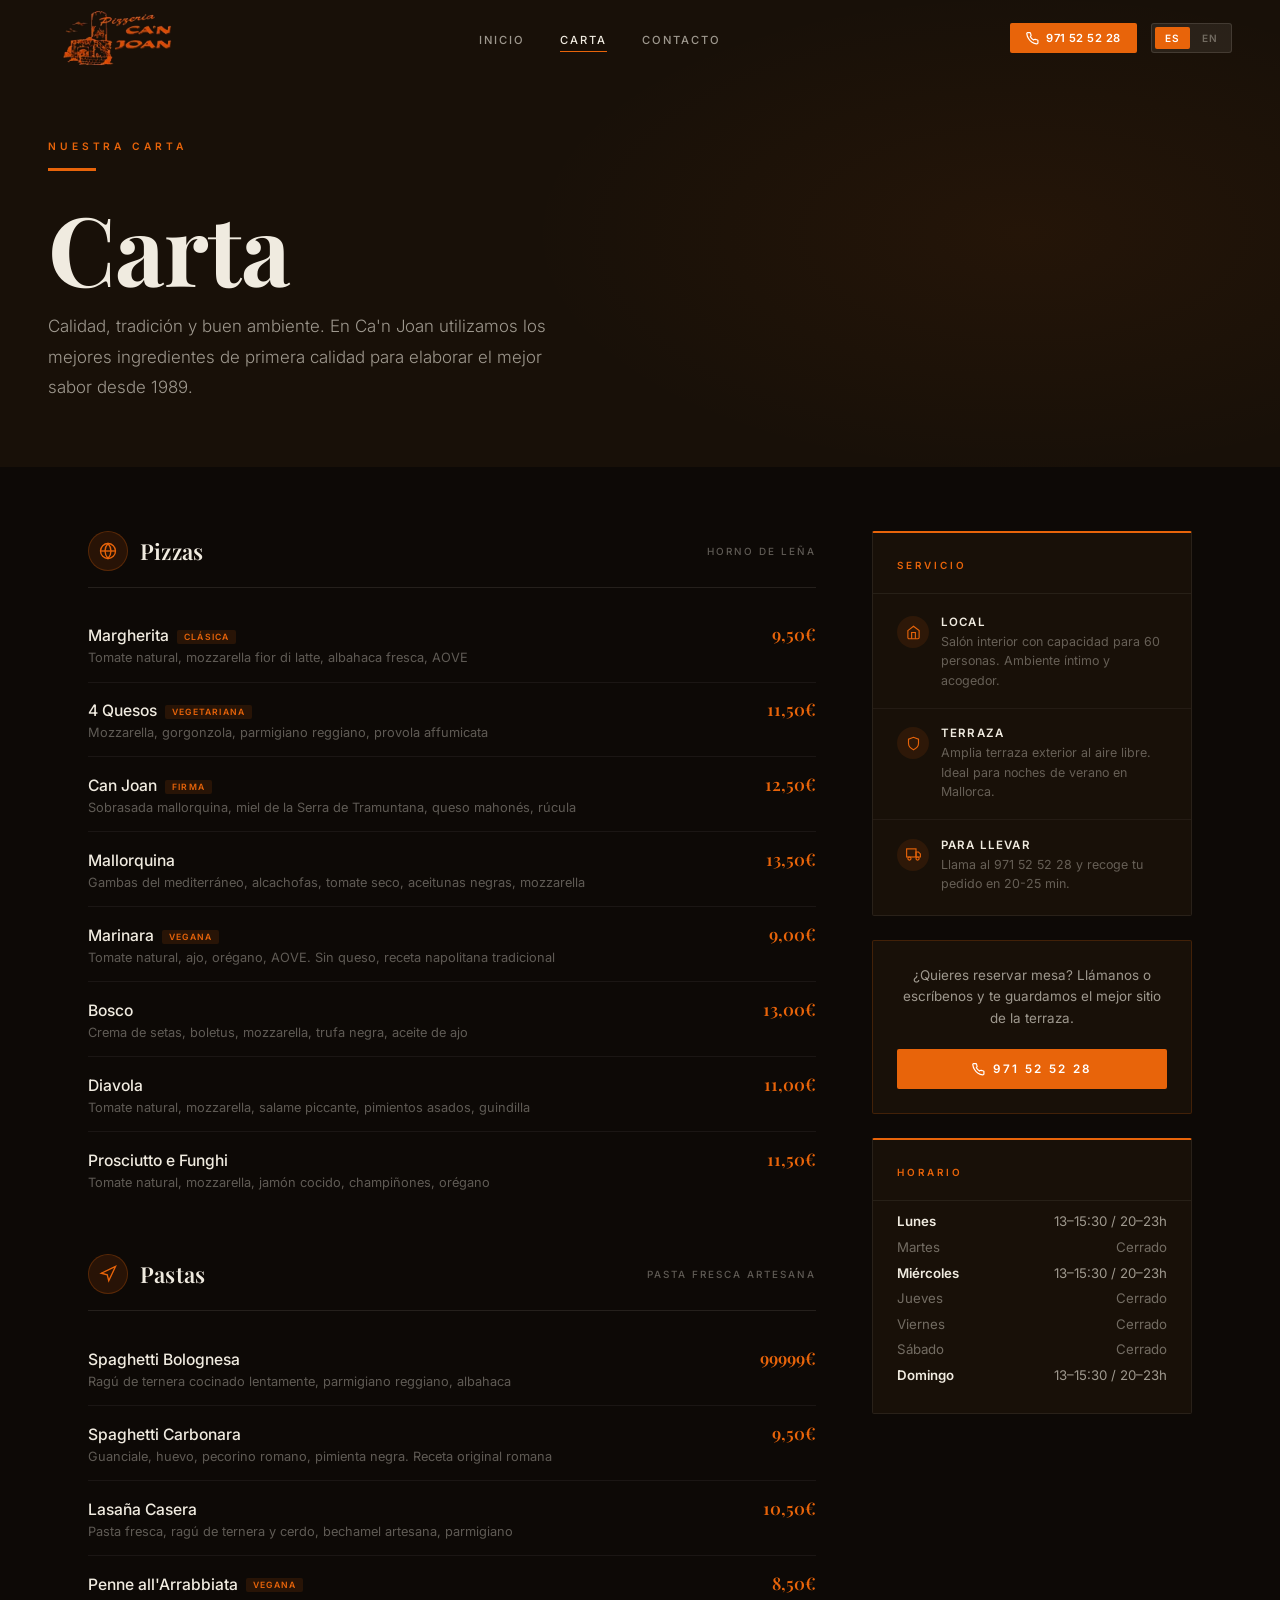
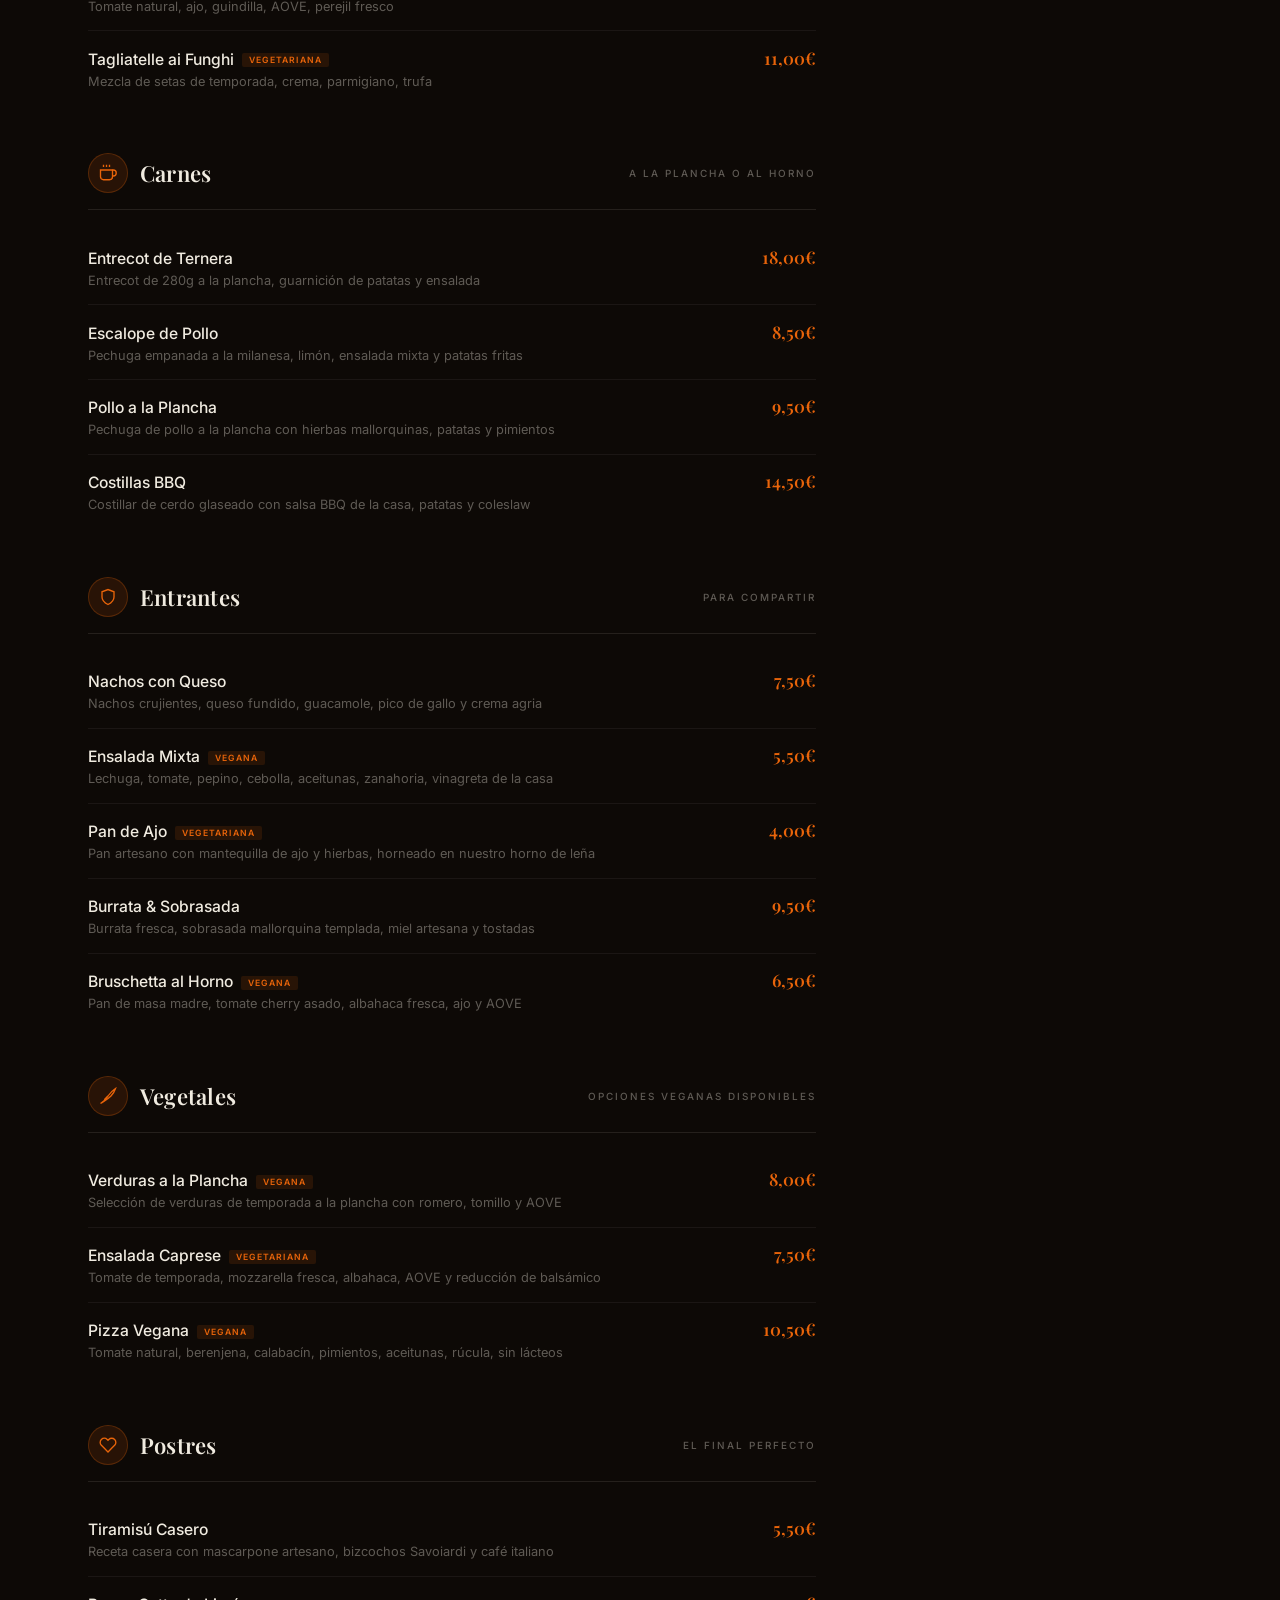
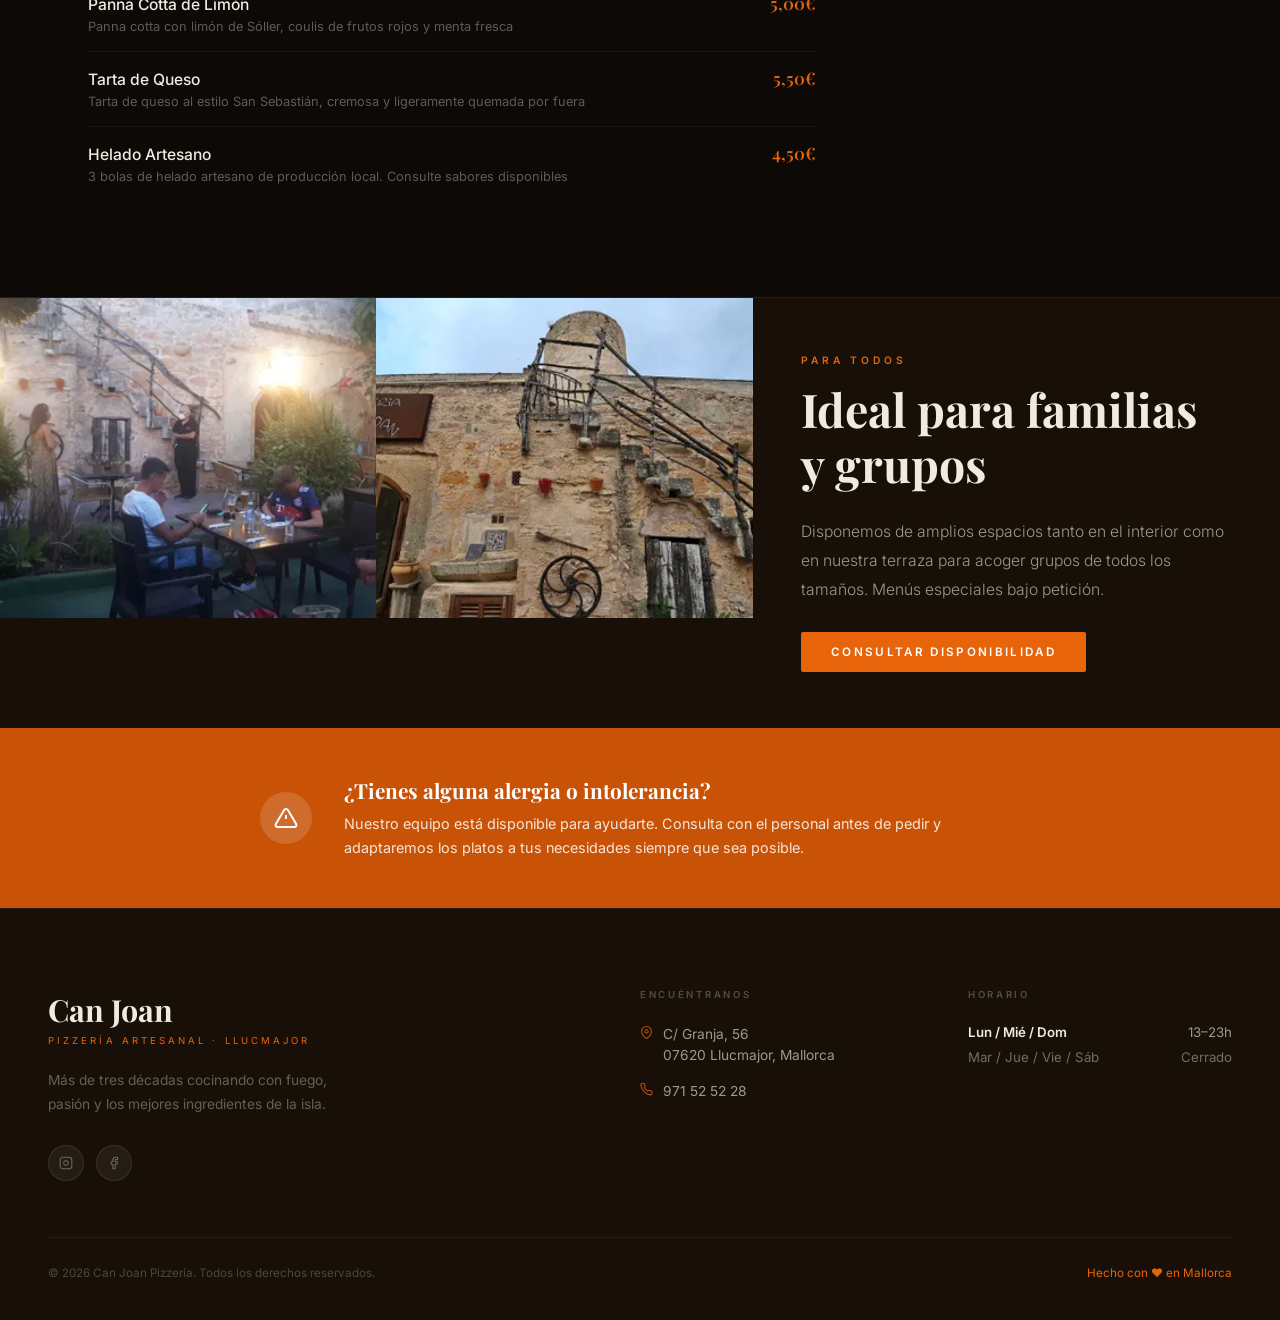
==== carta.html @ ab97a80f "arreglo carpeta" ====
<!DOCTYPE html>
<html lang="es">
<head>
  <meta charset="UTF-8">
  <meta name="viewport" content="width=device-width, initial-scale=1.0">
  <title>Carta — Can Joan Pizzería Artesanal · Llucmajor</title>
  <meta name="description" content="Nuestra carta de pizzas artesanales, pastas, carnes, entrantes y postres. Calidad, tradición y buen ambiente en Llucmajor, Mallorca.">
  <meta name="theme-color" content="#0D0906">
  <link rel="preconnect" href="https://fonts.googleapis.com">
  <link rel="preconnect" href="https://fonts.gstatic.com" crossorigin>
  <link href="https://fonts.googleapis.com/css2?family=Playfair+Display:ital,wght@0,400;0,600;0,700;1,400;1,600&family=Inter:wght@300;400;500;600&display=swap" rel="stylesheet">
  <link rel="stylesheet" href="style.css">
  <style>
    /* ══ MENU LAYOUT ══ */
    #menu { padding: 4rem 0 6rem; }
    .menu-wrap {
      max-width: var(--mw); margin: 0 auto;
      padding: 0 clamp(1.5rem,4vw,3rem);
      display: grid; grid-template-columns: 1fr;
      gap: 3.5rem;
    }
    @media (min-width: 1024px) {
      .menu-wrap { grid-template-columns: 1fr 320px; align-items: start; }
    }

    /* ══ MENU CATEGORIES ══ */
    .menu-main { display: flex; flex-direction: column; gap: 3rem; }

    .cat-section {}
    .cat-head {
      display: flex; align-items: center; gap: 12px;
      margin-bottom: 1.25rem; padding-bottom: 1rem;
      border-bottom: 1px solid rgba(240,235,224,.1);
    }
    .cat-icon {
      width: 40px; height: 40px; border-radius: 50%;
      background: rgba(232,100,10,.12); border: 1px solid rgba(232,100,10,.25);
      display: flex; align-items: center; justify-content: center;
      color: var(--or); flex-shrink: 0;
    }
    .cat-title {
      font-family: var(--ff-h); font-size: 1.38rem; font-weight: 600;
      color: var(--cr); letter-spacing: .01em;
    }
    .cat-sub {
      font-size: .62rem; font-weight: 500; letter-spacing: .2em;
      text-transform: uppercase; color: var(--cr3); margin-left: auto;
    }

    /* Menu items list */
    .menu-list { display: flex; flex-direction: column; gap: 0; }
    .mi {
      display: flex; align-items: baseline; gap: 1rem;
      padding: .9rem 0;
      border-bottom: 1px solid rgba(240,235,224,.06);
      transition: background .2s;
    }
    .mi:last-child { border-bottom: none; }
    .mi-body { flex: 1; min-width: 0; }
    .mi-name {
      font-size: .98rem; font-weight: 500; color: var(--cr);
      margin-bottom: 3px;
    }
    .mi-desc { font-size: .8rem; color: var(--cr3); line-height: 1.5; }
    .mi-tag {
      display: inline-block; font-size: .54rem; font-weight: 600;
      letter-spacing: .14em; text-transform: uppercase;
      background: rgba(232,100,10,.12); color: var(--or);
      padding: 2px 7px; border-radius: 2px; margin-left: 8px;
      vertical-align: middle;
    }
    .mi-price {
      font-family: var(--ff-h); font-size: 1.08rem; font-weight: 600;
      color: var(--or); white-space: nowrap; flex-shrink: 0;
    }

    /* 2-col within category on wider screens */
    @media (min-width: 640px) and (max-width: 1023px) {
      .menu-list.two-col {
        display: grid; grid-template-columns: 1fr 1fr; gap: 0 2.5rem;
      }
      .menu-list.two-col .mi { border-bottom: 1px solid rgba(240,235,224,.06); }
    }

    /* ══ SIDEBAR ══ */
    .menu-sidebar { display: flex; flex-direction: column; gap: 1.5rem; }
    @media (min-width: 1024px) {
      .menu-sidebar { position: sticky; top: calc(var(--nav-h) + 1.5rem); }
    }

    .sidebar-box {
      background: var(--bg2);
      border: 1px solid rgba(240,235,224,.08);
      border-top: 2px solid var(--or);
      border-radius: 2px; overflow: hidden;
    }
    .sb-head {
      padding: 1.25rem 1.5rem;
      border-bottom: 1px solid rgba(240,235,224,.07);
    }
    .sb-title {
      font-size: .62rem; font-weight: 600; letter-spacing: .3em;
      text-transform: uppercase; color: var(--or);
    }
    .sb-body { padding: .25rem 0; }
    .sb-item {
      display: flex; align-items: flex-start; gap: 12px;
      padding: 1.1rem 1.5rem;
      border-bottom: 1px solid rgba(240,235,224,.05);
      transition: background .2s;
    }
    .sb-item:last-child { border-bottom: none; }
    .sb-item:hover { background: rgba(232,100,10,.04); }
    .sb-icon {
      width: 32px; height: 32px; border-radius: 50%;
      background: rgba(232,100,10,.1);
      display: flex; align-items: center; justify-content: center;
      color: var(--or); flex-shrink: 0; margin-top: 1px;
    }
    .sb-item-title {
      display: block; font-size: .72rem; font-weight: 600;
      letter-spacing: .1em; text-transform: uppercase; color: var(--cr);
      margin-bottom: 3px;
    }
    .sb-item-desc { font-size: .78rem; color: var(--cr3); line-height: 1.55; }

    /* CTA in sidebar */
    .sb-cta {
      background: var(--bg2); border: 1px solid rgba(232,100,10,.2);
      border-radius: 2px; padding: 1.5rem;
      text-align: center;
    }
    .sb-cta p {
      font-size: .84rem; color: var(--cr2); line-height: 1.6; margin-bottom: 1.25rem;
    }
    .sb-cta strong { color: var(--or); }
    .sb-cta .btn-primary { width: 100%; justify-content: center; }

    /* ══ FAMILIES SECTION ══ */
    #families {
      background: var(--bg2); overflow: hidden;
      border-top: 1px solid rgba(232,100,10,.12);
    }
    .fam-grid {
      display: grid; grid-template-columns: 1fr;
    }
    @media (min-width: 768px) { .fam-grid { grid-template-columns: 1fr 1fr 1fr; } }
    .fam-img { position: relative; height: 280px; overflow: hidden; }
    @media (min-width: 768px) { .fam-img { height: 320px; } }
    .fam-img img { width: 100%; height: 100%; object-fit: cover; transition: transform .65s var(--ease); }
    .fam-img:hover img { transform: scale(1.05); }

    .fam-text {
      padding: 3.5rem clamp(1.5rem,4vw,3rem);
      display: flex; flex-direction: column; justify-content: center;
    }
    @media (min-width: 768px) {
      .fam-grid { grid-template-columns: 1fr 1fr 2fr; }
      .fam-text { grid-column: 3; }
    }
    @media (min-width: 1024px) {
      .fam-grid { grid-template-columns: 1fr 1fr 1.4fr; }
    }

    /* ══ ALLERGY BANNER ══ */
    #allergy {
      background: var(--or2);
      padding: 3rem clamp(1.5rem,4vw,3rem);
    }
    .allergy-in {
      max-width: 760px; margin: 0 auto;
      display: flex; flex-direction: column; align-items: center;
      text-align: center; gap: 1.25rem;
    }
    @media (min-width: 640px) {
      .allergy-in { flex-direction: row; text-align: left; gap: 2rem; }
    }
    .allergy-icon {
      width: 52px; height: 52px; flex-shrink: 0;
      background: rgba(255,255,255,.15); border-radius: 50%;
      display: flex; align-items: center; justify-content: center;
      color: var(--wh);
    }
    .allergy-body { flex: 1; }
    .allergy-body h3 {
      font-family: var(--ff-h); font-size: 1.3rem; font-weight: 700;
      color: var(--wh); margin-bottom: .5rem;
    }
    .allergy-body p { font-size: .9rem; color: rgba(255,255,255,.85); line-height: 1.65; }
    .btn-white {
      display: inline-flex; align-items: center; gap: 8px;
      background: var(--wh); color: var(--or2);
      padding: 12px 28px; font-size: .72rem; font-weight: 600;
      letter-spacing: .18em; text-transform: uppercase; border-radius: 2px;
      white-space: nowrap;
      transition: background .2s, transform .15s;
      flex-shrink: 0;
    }
    .btn-white:hover { background: var(--cr); transform: translateY(-2px); }
  </style>
</head>
<body>

<!-- ═══════════ NAV ═══════════ -->
<nav id="nav" class="solid" role="navigation" aria-label="Navegación principal">
  <a href="index.html" class="logo" aria-label="Can Joan — Inicio">
    <img src="Imagenes_CanJoan/LogoCanJoan-removebg.png" alt="Pizzeria Can Joan" class="logo-img">
  </a>

  <ul class="nav-links" role="list">
    <li><a href="index.html" data-es="Inicio" data-en="Home">Inicio</a></li>
    <li><a href="carta.html" class="act" data-es="Carta" data-en="Menu">Carta</a></li>
    <li><a href="contacto.html" data-es="Contacto" data-en="Contact">Contacto</a></li>
  </ul>

  <div class="nav-r">
    <a href="tel:971525228" class="nav-phone" aria-label="Llámanos">
      <svg width="13" height="13" viewBox="0 0 24 24" fill="none" stroke="currentColor" stroke-width="2.2"><path d="M22 16.92v3a2 2 0 0 1-2.18 2 19.79 19.79 0 0 1-8.63-3.07A19.5 19.5 0 0 1 4.69 12 19.79 19.79 0 0 1 1.56 3.41 2 2 0 0 1 3.53 1h3a2 2 0 0 1 2 1.72c.127.96.361 1.903.7 2.81a2 2 0 0 1-.45 2.11L8.09 8.91a16 16 0 0 0 6 6l.81-.81a2 2 0 0 1 2.11-.45 12.84 12.84 0 0 0 2.81.7A2 2 0 0 1 22 16.92z"/></svg>
      971 52 52 28
    </a>
    <div class="lt" role="group" aria-label="Idioma">
      <button id="btn-es" class="a" onclick="setLang('es')" aria-pressed="true">ES</button>
      <button id="btn-en" onclick="setLang('en')" aria-pressed="false">EN</button>
    </div>
    <button class="hb" id="hbtn" aria-label="Abrir menú" aria-expanded="false" aria-controls="mob">
      <span></span><span></span><span></span>
    </button>
  </div>
</nav>

<div class="mob" id="mob" role="dialog" aria-modal="true">
  <a href="index.html" data-es="Inicio" data-en="Home">Inicio</a>
  <a href="carta.html" data-es="Carta" data-en="Menu">Carta</a>
  <a href="contacto.html" data-es="Contacto" data-en="Contact">Contacto</a>
  <div class="mob-lt">
    <button id="mob-btn-es" class="a" onclick="setLang('es')">ES</button>
    <button id="mob-btn-en" onclick="setLang('en')">EN</button>
  </div>
</div>

<!-- ═══════════ PAGE HEADER ═══════════ -->
<header class="page-hd">
  <div class="page-hd-in">
    <span class="lbl fi" data-es="Nuestra Carta" data-en="Our Menu">Nuestra Carta</span>
    <div class="page-hd-line"></div>
    <h1 class="fi d1" data-es="Carta" data-en="Menu">Carta</h1>
    <p class="fi d2"
       data-es="Calidad, tradición y buen ambiente. En Ca'n Joan utilizamos los mejores ingredientes de primera calidad para elaborar el mejor sabor desde 1989."
       data-en="Quality, tradition and great atmosphere. At Ca'n Joan we use the finest quality ingredients to craft the best flavour since 1989.">
      Calidad, tradición y buen ambiente. En Ca'n Joan utilizamos los mejores ingredientes de primera calidad para elaborar el mejor sabor desde 1989.
    </p>
  </div>
</header>

<!-- ═══════════ MENU ═══════════ -->
<main id="menu">
  <div class="menu-wrap">

    <!-- LEFT: Categories -->
    <div class="menu-main">

      <!-- PIZZAS -->
      <section class="cat-section fi" aria-label="Pizzas">
        <div class="cat-head">
          <div class="cat-icon">
            <svg width="18" height="18" viewBox="0 0 24 24" fill="none" stroke="currentColor" stroke-width="1.8"><circle cx="12" cy="12" r="10"/><path d="M12 2a15.3 15.3 0 0 1 4 10 15.3 15.3 0 0 1-4 10 15.3 15.3 0 0 1-4-10 15.3 15.3 0 0 1 4-10z"/><path d="M2 12h20"/></svg>
          </div>
          <span class="cat-title" data-es="Pizzas" data-en="Pizzas">Pizzas</span>
          <span class="cat-sub" data-es="horno de leña" data-en="wood-fired">horno de leña</span>
        </div>
        <div class="menu-list">
          <div class="mi">
            <div class="mi-body">
              <div class="mi-name">Margherita<span class="mi-tag" data-es="Clásica" data-en="Classic">Clásica</span></div>
              <div class="mi-desc" data-es="Tomate natural, mozzarella fior di latte, albahaca fresca, AOVE" data-en="Natural tomato, fior di latte mozzarella, fresh basil, EVOO">Tomate natural, mozzarella fior di latte, albahaca fresca, AOVE</div>
            </div>
            <span class="mi-price">9,50€</span>
          </div>
          <div class="mi">
            <div class="mi-body">
              <div class="mi-name">4 Quesos<span class="mi-tag" data-es="Vegetariana" data-en="Vegetarian">Vegetariana</span></div>
              <div class="mi-desc" data-es="Mozzarella, gorgonzola, parmigiano reggiano, provola affumicata" data-en="Mozzarella, gorgonzola, parmigiano reggiano, smoked provola">Mozzarella, gorgonzola, parmigiano reggiano, provola affumicata</div>
            </div>
            <span class="mi-price">11,50€</span>
          </div>
          <div class="mi">
            <div class="mi-body">
              <div class="mi-name">Can Joan<span class="mi-tag" data-es="Firma" data-en="Signature">Firma</span></div>
              <div class="mi-desc" data-es="Sobrasada mallorquina, miel de la Serra de Tramuntana, queso mahonés, rúcula" data-en="Mallorcan sobrasada, honey from Serra de Tramuntana, Mahón cheese, rocket">Sobrasada mallorquina, miel de la Serra de Tramuntana, queso mahonés, rúcula</div>
            </div>
            <span class="mi-price">12,50€</span>
          </div>
          <div class="mi">
            <div class="mi-body">
              <div class="mi-name">Mallorquina</div>
              <div class="mi-desc" data-es="Gambas del mediterráneo, alcachofas, tomate seco, aceitunas negras, mozzarella" data-en="Mediterranean prawns, artichokes, sun-dried tomato, black olives, mozzarella">Gambas del mediterráneo, alcachofas, tomate seco, aceitunas negras, mozzarella</div>
            </div>
            <span class="mi-price">13,50€</span>
          </div>
          <div class="mi">
            <div class="mi-body">
              <div class="mi-name">Marinara<span class="mi-tag" data-es="Vegana" data-en="Vegan">Vegana</span></div>
              <div class="mi-desc" data-es="Tomate natural, ajo, orégano, AOVE. Sin queso, receta napolitana tradicional" data-en="Natural tomato, garlic, oregano, EVOO. No cheese, traditional Neapolitan recipe">Tomate natural, ajo, orégano, AOVE. Sin queso, receta napolitana tradicional</div>
            </div>
            <span class="mi-price">9,00€</span>
          </div>
          <div class="mi">
            <div class="mi-body">
              <div class="mi-name">Bosco</div>
              <div class="mi-desc" data-es="Crema de setas, boletus, mozzarella, trufa negra, aceite de ajo" data-en="Mushroom cream, porcini, mozzarella, black truffle, garlic oil">Crema de setas, boletus, mozzarella, trufa negra, aceite de ajo</div>
            </div>
            <span class="mi-price">13,00€</span>
          </div>
          <div class="mi">
            <div class="mi-body">
              <div class="mi-name">Diavola</div>
              <div class="mi-desc" data-es="Tomate natural, mozzarella, salame piccante, pimientos asados, guindilla" data-en="Natural tomato, mozzarella, spicy salami, roasted peppers, chilli">Tomate natural, mozzarella, salame piccante, pimientos asados, guindilla</div>
            </div>
            <span class="mi-price">11,00€</span>
          </div>
          <div class="mi">
            <div class="mi-body">
              <div class="mi-name">Prosciutto e Funghi</div>
              <div class="mi-desc" data-es="Tomate natural, mozzarella, jamón cocido, champiñones, orégano" data-en="Natural tomato, mozzarella, cooked ham, mushrooms, oregano">Tomate natural, mozzarella, jamón cocido, champiñones, orégano</div>
            </div>
            <span class="mi-price">11,50€</span>
          </div>
        </div>
      </section>

      <!-- PASTAS -->
      <section class="cat-section fi" aria-label="Pastas">
        <div class="cat-head">
          <div class="cat-icon">
            <svg width="18" height="18" viewBox="0 0 24 24" fill="none" stroke="currentColor" stroke-width="1.8"><path d="M3 11l19-9-9 19-2-8-8-2z"/></svg>
          </div>
          <span class="cat-title" data-es="Pastas" data-en="Pasta">Pastas</span>
          <span class="cat-sub" data-es="pasta fresca artesana" data-en="artisan fresh pasta">pasta fresca artesana</span>
        </div>
        <div class="menu-list">
          <div class="mi">
            <div class="mi-body">
              <div class="mi-name">Spaghetti Bolognesa</div>
              <div class="mi-desc" data-es="Ragú de ternera cocinado lentamente, parmigiano reggiano, albahaca" data-en="Slow-cooked beef ragù, parmigiano reggiano, basil">Ragú de ternera cocinado lentamente, parmigiano reggiano, albahaca</div>
            </div>
            <span class="mi-price">99999€</span>
          </div>
          <div class="mi">
            <div class="mi-body">
              <div class="mi-name">Spaghetti Carbonara</div>
              <div class="mi-desc" data-es="Guanciale, huevo, pecorino romano, pimienta negra. Receta original romana" data-en="Guanciale, egg, pecorino romano, black pepper. Original Roman recipe">Guanciale, huevo, pecorino romano, pimienta negra. Receta original romana</div>
            </div>
            <span class="mi-price">9,50€</span>
          </div>
          <div class="mi">
            <div class="mi-body">
              <div class="mi-name">Lasaña Casera</div>
              <div class="mi-desc" data-es="Pasta fresca, ragú de ternera y cerdo, bechamel artesana, parmigiano" data-en="Fresh pasta, beef and pork ragù, artisan béchamel, parmigiano">Pasta fresca, ragú de ternera y cerdo, bechamel artesana, parmigiano</div>
            </div>
            <span class="mi-price">10,50€</span>
          </div>
          <div class="mi">
            <div class="mi-body">
              <div class="mi-name">Penne all'Arrabbiata<span class="mi-tag" data-es="Vegana" data-en="Vegan">Vegana</span></div>
              <div class="mi-desc" data-es="Tomate natural, ajo, guindilla, AOVE, perejil fresco" data-en="Natural tomato, garlic, chilli, EVOO, fresh parsley">Tomate natural, ajo, guindilla, AOVE, perejil fresco</div>
            </div>
            <span class="mi-price">8,50€</span>
          </div>
          <div class="mi">
            <div class="mi-body">
              <div class="mi-name">Tagliatelle ai Funghi<span class="mi-tag" data-es="Vegetariana" data-en="Vegetarian">Vegetariana</span></div>
              <div class="mi-desc" data-es="Mezcla de setas de temporada, crema, parmigiano, trufa" data-en="Seasonal mushroom mix, cream, parmigiano, truffle">Mezcla de setas de temporada, crema, parmigiano, trufa</div>
            </div>
            <span class="mi-price">11,00€</span>
          </div>
        </div>
      </section>

      <!-- CARNES -->
      <section class="cat-section fi" aria-label="Carnes">
        <div class="cat-head">
          <div class="cat-icon">
            <svg width="18" height="18" viewBox="0 0 24 24" fill="none" stroke="currentColor" stroke-width="1.8"><path d="M18 8h1a4 4 0 0 1 0 8h-1"/><path d="M2 8h16v9a4 4 0 0 1-4 4H6a4 4 0 0 1-4-4V8z"/><line x1="6" y1="1" x2="6" y2="4"/><line x1="10" y1="1" x2="10" y2="4"/><line x1="14" y1="1" x2="14" y2="4"/></svg>
          </div>
          <span class="cat-title" data-es="Carnes" data-en="Meat">Carnes</span>
          <span class="cat-sub" data-es="a la plancha o al horno" data-en="grilled or oven-baked">a la plancha o al horno</span>
        </div>
        <div class="menu-list">
          <div class="mi">
            <div class="mi-body">
              <div class="mi-name">Entrecot de Ternera</div>
              <div class="mi-desc" data-es="Entrecot de 280g a la plancha, guarnición de patatas y ensalada" data-en="280g grilled entrecôte, potato garnish and salad">Entrecot de 280g a la plancha, guarnición de patatas y ensalada</div>
            </div>
            <span class="mi-price">18,00€</span>
          </div>
          <div class="mi">
            <div class="mi-body">
              <div class="mi-name">Escalope de Pollo</div>
              <div class="mi-desc" data-es="Pechuga empanada a la milanesa, limón, ensalada mixta y patatas fritas" data-en="Breaded chicken breast alla milanese, lemon, mixed salad and chips">Pechuga empanada a la milanesa, limón, ensalada mixta y patatas fritas</div>
            </div>
            <span class="mi-price">8,50€</span>
          </div>
          <div class="mi">
            <div class="mi-body">
              <div class="mi-name">Pollo a la Plancha</div>
              <div class="mi-desc" data-es="Pechuga de pollo a la plancha con hierbas mallorquinas, patatas y pimientos" data-en="Grilled chicken breast with Mallorcan herbs, potatoes and peppers">Pechuga de pollo a la plancha con hierbas mallorquinas, patatas y pimientos</div>
            </div>
            <span class="mi-price">9,50€</span>
          </div>
          <div class="mi">
            <div class="mi-body">
              <div class="mi-name">Costillas BBQ</div>
              <div class="mi-desc" data-es="Costillar de cerdo glaseado con salsa BBQ de la casa, patatas y coleslaw" data-en="Pork ribs glazed with house BBQ sauce, potatoes and coleslaw">Costillar de cerdo glaseado con salsa BBQ de la casa, patatas y coleslaw</div>
            </div>
            <span class="mi-price">14,50€</span>
          </div>
        </div>
      </section>

      <!-- ENTRANTES -->
      <section class="cat-section fi" aria-label="Entrantes">
        <div class="cat-head">
          <div class="cat-icon">
            <svg width="18" height="18" viewBox="0 0 24 24" fill="none" stroke="currentColor" stroke-width="1.8"><path d="M12 22s8-4 8-10V5l-8-3-8 3v7c0 6 8 10 8 10z"/></svg>
          </div>
          <span class="cat-title" data-es="Entrantes" data-en="Starters">Entrantes</span>
          <span class="cat-sub" data-es="para compartir" data-en="to share">para compartir</span>
        </div>
        <div class="menu-list">
          <div class="mi">
            <div class="mi-body">
              <div class="mi-name">Nachos con Queso</div>
              <div class="mi-desc" data-es="Nachos crujientes, queso fundido, guacamole, pico de gallo y crema agria" data-en="Crispy nachos, melted cheese, guacamole, pico de gallo and sour cream">Nachos crujientes, queso fundido, guacamole, pico de gallo y crema agria</div>
            </div>
            <span class="mi-price">7,50€</span>
          </div>
          <div class="mi">
            <div class="mi-body">
              <div class="mi-name">Ensalada Mixta<span class="mi-tag" data-es="Vegana" data-en="Vegan">Vegana</span></div>
              <div class="mi-desc" data-es="Lechuga, tomate, pepino, cebolla, aceitunas, zanahoria, vinagreta de la casa" data-en="Lettuce, tomato, cucumber, onion, olives, carrot, house vinaigrette">Lechuga, tomate, pepino, cebolla, aceitunas, zanahoria, vinagreta de la casa</div>
            </div>
            <span class="mi-price">5,50€</span>
          </div>
          <div class="mi">
            <div class="mi-body">
              <div class="mi-name">Pan de Ajo<span class="mi-tag" data-es="Vegetariana" data-en="Vegetarian">Vegetariana</span></div>
              <div class="mi-desc" data-es="Pan artesano con mantequilla de ajo y hierbas, horneado en nuestro horno de leña" data-en="Artisan bread with garlic butter and herbs, baked in our wood-fired oven">Pan artesano con mantequilla de ajo y hierbas, horneado en nuestro horno de leña</div>
            </div>
            <span class="mi-price">4,00€</span>
          </div>
          <div class="mi">
            <div class="mi-body">
              <div class="mi-name">Burrata &amp; Sobrasada</div>
              <div class="mi-desc" data-es="Burrata fresca, sobrasada mallorquina templada, miel artesana y tostadas" data-en="Fresh burrata, warm Mallorcan sobrasada, artisan honey and toast">Burrata fresca, sobrasada mallorquina templada, miel artesana y tostadas</div>
            </div>
            <span class="mi-price">9,50€</span>
          </div>
          <div class="mi">
            <div class="mi-body">
              <div class="mi-name">Bruschetta al Horno<span class="mi-tag" data-es="Vegana" data-en="Vegan">Vegana</span></div>
              <div class="mi-desc" data-es="Pan de masa madre, tomate cherry asado, albahaca fresca, ajo y AOVE" data-en="Sourdough, roasted cherry tomatoes, fresh basil, garlic and EVOO">Pan de masa madre, tomate cherry asado, albahaca fresca, ajo y AOVE</div>
            </div>
            <span class="mi-price">6,50€</span>
          </div>
        </div>
      </section>

      <!-- VEGETALES -->
      <section class="cat-section fi" aria-label="Vegetales">
        <div class="cat-head">
          <div class="cat-icon">
            <svg width="18" height="18" viewBox="0 0 24 24" fill="none" stroke="currentColor" stroke-width="1.8"><path d="M2 22 C2 22 8 18 12 12 16 6 22 2 22 2 22 2 20 8 16 12 12 16 8 18 2 22Z"/><path d="M12 12 L7 17"/></svg>
          </div>
          <span class="cat-title" data-es="Vegetales" data-en="Vegetarian">Vegetales</span>
          <span class="cat-sub" data-es="opciones veganas disponibles" data-en="vegan options available">opciones veganas disponibles</span>
        </div>
        <div class="menu-list">
          <div class="mi">
            <div class="mi-body">
              <div class="mi-name">Verduras a la Plancha<span class="mi-tag" data-es="Vegana" data-en="Vegan">Vegana</span></div>
              <div class="mi-desc" data-es="Selección de verduras de temporada a la plancha con romero, tomillo y AOVE" data-en="Selection of seasonal grilled vegetables with rosemary, thyme and EVOO">Selección de verduras de temporada a la plancha con romero, tomillo y AOVE</div>
            </div>
            <span class="mi-price">8,00€</span>
          </div>
          <div class="mi">
            <div class="mi-body">
              <div class="mi-name">Ensalada Caprese<span class="mi-tag" data-es="Vegetariana" data-en="Vegetarian">Vegetariana</span></div>
              <div class="mi-desc" data-es="Tomate de temporada, mozzarella fresca, albahaca, AOVE y reducción de balsámico" data-en="Seasonal tomato, fresh mozzarella, basil, EVOO and balsamic reduction">Tomate de temporada, mozzarella fresca, albahaca, AOVE y reducción de balsámico</div>
            </div>
            <span class="mi-price">7,50€</span>
          </div>
          <div class="mi">
            <div class="mi-body">
              <div class="mi-name">Pizza Vegana<span class="mi-tag" data-es="Vegana" data-en="Vegan">Vegana</span></div>
              <div class="mi-desc" data-es="Tomate natural, berenjena, calabacín, pimientos, aceitunas, rúcula, sin lácteos" data-en="Natural tomato, aubergine, courgette, peppers, olives, rocket, dairy-free">Tomate natural, berenjena, calabacín, pimientos, aceitunas, rúcula, sin lácteos</div>
            </div>
            <span class="mi-price">10,50€</span>
          </div>
        </div>
      </section>

      <!-- POSTRES -->
      <section class="cat-section fi" aria-label="Postres">
        <div class="cat-head">
          <div class="cat-icon">
            <svg width="18" height="18" viewBox="0 0 24 24" fill="none" stroke="currentColor" stroke-width="1.8"><path d="M20.84 4.61a5.5 5.5 0 0 0-7.78 0L12 5.67l-1.06-1.06a5.5 5.5 0 0 0-7.78 7.78l1.06 1.06L12 21.23l7.78-7.78 1.06-1.06a5.5 5.5 0 0 0 0-7.78z"/></svg>
          </div>
          <span class="cat-title" data-es="Postres" data-en="Desserts">Postres</span>
          <span class="cat-sub" data-es="el final perfecto" data-en="the perfect ending">el final perfecto</span>
        </div>
        <div class="menu-list">
          <div class="mi">
            <div class="mi-body">
              <div class="mi-name">Tiramisú Casero</div>
              <div class="mi-desc" data-es="Receta casera con mascarpone artesano, bizcochos Savoiardi y café italiano" data-en="Home recipe with artisan mascarpone, Savoiardi biscuits and Italian coffee">Receta casera con mascarpone artesano, bizcochos Savoiardi y café italiano</div>
            </div>
            <span class="mi-price">5,50€</span>
          </div>
          <div class="mi">
            <div class="mi-body">
              <div class="mi-name">Panna Cotta de Limón</div>
              <div class="mi-desc" data-es="Panna cotta con limón de Sóller, coulis de frutos rojos y menta fresca" data-en="Panna cotta with Sóller lemon, red fruit coulis and fresh mint">Panna cotta con limón de Sóller, coulis de frutos rojos y menta fresca</div>
            </div>
            <span class="mi-price">5,00€</span>
          </div>
          <div class="mi">
            <div class="mi-body">
              <div class="mi-name">Tarta de Queso</div>
              <div class="mi-desc" data-es="Tarta de queso al estilo San Sebastián, cremosa y ligeramente quemada por fuera" data-en="San Sebastián-style cheesecake, creamy and lightly burnt on the outside">Tarta de queso al estilo San Sebastián, cremosa y ligeramente quemada por fuera</div>
            </div>
            <span class="mi-price">5,50€</span>
          </div>
          <div class="mi">
            <div class="mi-body">
              <div class="mi-name">Helado Artesano</div>
              <div class="mi-desc" data-es="3 bolas de helado artesano de producción local. Consulte sabores disponibles" data-en="3 scoops of artisan ice cream, locally produced. Ask for available flavours">3 bolas de helado artesano de producción local. Consulte sabores disponibles</div>
            </div>
            <span class="mi-price">4,50€</span>
          </div>
        </div>
      </section>

    </div><!-- /menu-main -->

    <!-- RIGHT: Sidebar -->
    <aside class="menu-sidebar" aria-label="Información del servicio">

      <div class="sidebar-box fi">
        <div class="sb-head">
          <span class="sb-title" data-es="Servicio" data-en="Service">Servicio</span>
        </div>
        <div class="sb-body">
          <div class="sb-item">
            <div class="sb-icon">
              <svg width="15" height="15" viewBox="0 0 24 24" fill="none" stroke="currentColor" stroke-width="1.8"><path d="M3 9l9-7 9 7v11a2 2 0 0 1-2 2H5a2 2 0 0 1-2-2z"/><polyline points="9 22 9 12 15 12 15 22"/></svg>
            </div>
            <div>
              <span class="sb-item-title" data-es="Local" data-en="Indoor">Local</span>
              <p class="sb-item-desc"
                 data-es="Salón interior con capacidad para 60 personas. Ambiente íntimo y acogedor."
                 data-en="Indoor dining room with capacity for 60 people. Intimate and welcoming atmosphere.">
                Salón interior con capacidad para 60 personas. Ambiente íntimo y acogedor.
              </p>
            </div>
          </div>
          <div class="sb-item">
            <div class="sb-icon">
              <svg width="15" height="15" viewBox="0 0 24 24" fill="none" stroke="currentColor" stroke-width="1.8"><path d="M12 22s8-4 8-10V5l-8-3-8 3v7c0 6 8 10 8 10z"/></svg>
            </div>
            <div>
              <span class="sb-item-title" data-es="Terraza" data-en="Terrace">Terraza</span>
              <p class="sb-item-desc"
                 data-es="Amplia terraza exterior al aire libre. Ideal para noches de verano en Mallorca."
                 data-en="Large outdoor terrace. Perfect for summer evenings in Mallorca.">
                Amplia terraza exterior al aire libre. Ideal para noches de verano en Mallorca.
              </p>
            </div>
          </div>
          <div class="sb-item">
            <div class="sb-icon">
              <svg width="15" height="15" viewBox="0 0 24 24" fill="none" stroke="currentColor" stroke-width="1.8"><rect x="1" y="3" width="15" height="13"/><polygon points="16 8 20 8 23 11 23 16 16 16 16 8"/><circle cx="5.5" cy="18.5" r="2.5"/><circle cx="18.5" cy="18.5" r="2.5"/></svg>
            </div>
            <div>
              <span class="sb-item-title" data-es="Para Llevar" data-en="Takeaway">Para Llevar</span>
              <p class="sb-item-desc"
                 data-es="Llama al 971 52 52 28 y recoge tu pedido en 20-25 min."
                 data-en="Call 971 52 52 28 and collect your order in 20-25 min.">
                Llama al 971 52 52 28 y recoge tu pedido en 20-25 min.
              </p>
            </div>
          </div>
        </div>
      </div>

      <div class="sb-cta fi d1">
        <p data-es="¿Quieres reservar mesa? Llámanos o escríbenos y te guardamos el mejor sitio de la terraza."
           data-en="Want to book a table? Call us or write to us and we'll save you the best spot on the terrace.">
          ¿Quieres reservar mesa? Llámanos o escríbenos y te guardamos el mejor sitio de la terraza.
        </p>
        <a href="tel:971525228" class="btn-primary">
          <svg width="13" height="13" viewBox="0 0 24 24" fill="none" stroke="currentColor" stroke-width="2.2"><path d="M22 16.92v3a2 2 0 0 1-2.18 2 19.79 19.79 0 0 1-8.63-3.07A19.5 19.5 0 0 1 4.69 12 19.79 19.79 0 0 1 1.56 3.41 2 2 0 0 1 3.53 1h3a2 2 0 0 1 2 1.72c.127.96.361 1.903.7 2.81a2 2 0 0 1-.45 2.11L8.09 8.91a16 16 0 0 0 6 6l.81-.81a2 2 0 0 1 2.11-.45 12.84 12.84 0 0 0 2.81.7A2 2 0 0 1 22 16.92z"/></svg>
          <span data-es="971 52 52 28" data-en="971 52 52 28">971 52 52 28</span>
        </a>
      </div>

      <div class="sidebar-box fi d2">
        <div class="sb-head">
          <span class="sb-title" data-es="Horario" data-en="Hours">Horario</span>
        </div>
        <div class="sb-body" style="padding: .75rem 1.5rem 1.25rem;">
          <div class="fhr hl"><span class="day" data-es="Lunes" data-en="Monday">Lunes</span><span>13–15:30 / 20–23h</span></div>
          <div class="fhr"><span class="day" data-es="Martes" data-en="Tuesday">Martes</span><span data-es="Cerrado" data-en="Closed">Cerrado</span></div>
          <div class="fhr hl"><span class="day" data-es="Miércoles" data-en="Wednesday">Miércoles</span><span>13–15:30 / 20–23h</span></div>
          <div class="fhr"><span class="day" data-es="Jueves" data-en="Thursday">Jueves</span><span data-es="Cerrado" data-en="Closed">Cerrado</span></div>
          <div class="fhr"><span class="day" data-es="Viernes" data-en="Friday">Viernes</span><span data-es="Cerrado" data-en="Closed">Cerrado</span></div>
          <div class="fhr"><span class="day" data-es="Sábado" data-en="Saturday">Sábado</span><span data-es="Cerrado" data-en="Closed">Cerrado</span></div>
          <div class="fhr hl"><span class="day" data-es="Domingo" data-en="Sunday">Domingo</span><span>13–15:30 / 20–23h</span></div>
        </div>
      </div>

    </aside>

  </div><!-- /menu-wrap -->
</main>

<!-- ═══════════ FAMILIES ═══════════ -->
<section id="families" aria-label="Ideal para familias y grupos">
  <div class="fam-grid">
    <div class="fam-img fi">
      <img src="Imagenes_CanJoan/pizzeria-can-joan.webp" alt="Ambiente familiar en Can Joan Llucmajor" loading="lazy">
    </div>
    <div class="fam-img fi d1">
      <img src="Imagenes_CanJoan/google_place_ChIJ_api56q7lxIRGHcfplzggdo_photo_3.webp" alt="Terraza exterior de Can Joan" loading="lazy">
    </div>
    <div class="fam-text fi d2">
      <span class="lbl" data-es="Para todos" data-en="For everyone">Para todos</span>
      <h2 class="sec-h2"
          data-es="Ideal para familias<br>y grupos"
          data-en="Perfect for families<br>and groups">
        Ideal para familias<br>y grupos
      </h2>
      <p class="body-txt"
         data-es="Disponemos de amplios espacios tanto en el interior como en nuestra terraza para acoger grupos de todos los tamaños. Menús especiales bajo petición."
         data-en="We have spacious areas both indoors and on our terrace to accommodate groups of all sizes. Special group menus available on request.">
        Disponemos de amplios espacios tanto en el interior como en nuestra terraza para acoger grupos de todos los tamaños. Menús especiales bajo petición.
      </p>
      <a href="contacto.html" class="btn-primary" style="margin-top:.5rem; align-self: flex-start;"
         data-es="Consultar disponibilidad" data-en="Check availability">
        Consultar disponibilidad
      </a>
    </div>
  </div>
</section>

<!-- ═══════════ ALLERGY ═══════════ -->
<section id="allergy" aria-label="Información sobre alergias">
  <div class="allergy-in">
    <div class="allergy-icon">
      <svg width="24" height="24" viewBox="0 0 24 24" fill="none" stroke="currentColor" stroke-width="2"><path d="M10.29 3.86L1.82 18a2 2 0 0 0 1.71 3h16.94a2 2 0 0 0 1.71-3L13.71 3.86a2 2 0 0 0-3.42 0z"/><line x1="12" y1="9" x2="12" y2="13"/><line x1="12" y1="17" x2="12.01" y2="17"/></svg>
    </div>
    <div class="allergy-body">
      <h3 data-es="¿Tienes alguna alergia o intolerancia?" data-en="Do you have any allergies or intolerances?">¿Tienes alguna alergia o intolerancia?</h3>
      <p data-es="Nuestro equipo está disponible para ayudarte. Consulta con el personal antes de pedir y adaptaremos los platos a tus necesidades siempre que sea posible."
         data-en="Our team is available to help you. Consult with staff before ordering and we'll adapt dishes to your needs whenever possible.">
        Nuestro equipo está disponible para ayudarte. Consulta con el personal antes de pedir y adaptaremos los platos a tus necesidades siempre que sea posible.
      </p>
    </div>
  </div>
</section>

<!-- ═══════════ FOOTER ═══════════ -->
<footer id="foot" role="contentinfo">
  <div class="foot-g">
    <div class="fi">
      <span class="foot-logo">Can Joan</span>
      <span class="foot-sub" data-es="Pizzería Artesanal · Llucmajor" data-en="Artisan Pizzeria · Llucmajor">Pizzería Artesanal · Llucmajor</span>
      <p class="foot-p"
         data-es="Más de tres décadas cocinando con fuego, pasión y los mejores ingredientes de la isla."
         data-en="Over three decades cooking with fire, passion, and the finest ingredients on the island.">
        Más de tres décadas cocinando con fuego, pasión y los mejores ingredientes de la isla.
      </p>
      <div class="soc">
        <a href="#" class="soc-a" aria-label="Instagram"><svg width="14" height="14" viewBox="0 0 24 24" fill="none" stroke="currentColor" stroke-width="1.8"><rect x="2" y="2" width="20" height="20" rx="5"/><path d="M16 11.37A4 4 0 1 1 12.63 8 4 4 0 0 1 16 11.37z"/><line x1="17.5" y1="6.5" x2="17.51" y2="6.5"/></svg></a>
        <a href="#" class="soc-a" aria-label="Facebook"><svg width="14" height="14" viewBox="0 0 24 24" fill="none" stroke="currentColor" stroke-width="1.8"><path d="M18 2h-3a5 5 0 0 0-5 5v3H7v4h3v8h4v-8h3l1-4h-4V7a1 1 0 0 1 1-1h3z"/></svg></a>
      </div>
    </div>
    <div class="fi d1">
      <span class="fcol-t" data-es="Encuéntranos" data-en="Find Us">Encuéntranos</span>
      <div class="finfo"><svg width="13" height="13" viewBox="0 0 24 24" fill="none" stroke="currentColor" stroke-width="2"><path d="M21 10c0 7-9 13-9 13s-9-6-9-13a9 9 0 0 1 18 0z"/><circle cx="12" cy="10" r="3"/></svg><span>C/ Granja, 56<br>07620 Llucmajor, Mallorca</span></div>
      <div class="finfo"><svg width="13" height="13" viewBox="0 0 24 24" fill="none" stroke="currentColor" stroke-width="2"><path d="M22 16.92v3a2 2 0 0 1-2.18 2 19.79 19.79 0 0 1-8.63-3.07A19.5 19.5 0 0 1 4.69 12 19.79 19.79 0 0 1 1.56 3.41 2 2 0 0 1 3.53 1h3a2 2 0 0 1 2 1.72c.127.96.361 1.903.7 2.81a2 2 0 0 1-.45 2.11L8.09 8.91a16 16 0 0 0 6 6l.81-.81a2 2 0 0 1 2.11-.45 12.84 12.84 0 0 0 2.81.7A2 2 0 0 1 22 16.92z"/></svg><a href="tel:971525228">971 52 52 28</a></div>
    </div>
    <div class="fi d2">
      <span class="fcol-t" data-es="Horario" data-en="Hours">Horario</span>
      <div class="fhr hl"><span class="day" data-es="Lun / Mié / Dom" data-en="Mon / Wed / Sun">Lun / Mié / Dom</span><span>13–23h</span></div>
      <div class="fhr"><span class="day" data-es="Mar / Jue / Vie / Sáb" data-en="Tue / Thu / Fri / Sat">Mar / Jue / Vie / Sáb</span><span data-es="Cerrado" data-en="Closed">Cerrado</span></div>
    </div>
  </div>
  <div class="fbot">
    <p class="fcopy">&copy; 2026 Can Joan Pizzería. <span data-es="Todos los derechos reservados." data-en="All rights reserved.">Todos los derechos reservados.</span></p>
    <p class="fmade"><span data-es="Hecho con " data-en="Made with ">Hecho con </span><span>♥</span><span data-es=" en Mallorca" data-en=" in Mallorca"> en Mallorca</span></p>
  </div>
</footer>

<script>
  let lang = localStorage.getItem('cj-lang') || 'es';
  function setLang(l) {
    lang = l; localStorage.setItem('cj-lang', l);
    document.documentElement.lang = l;
    ['btn-es','btn-en','mob-btn-es','mob-btn-en'].forEach(id => {
      const el = document.getElementById(id); if (!el) return;
      const isActive = (id.includes('es') && l==='es') || (id.includes('en') && l==='en');
      el.classList.toggle('a', isActive); el.setAttribute('aria-pressed', isActive);
    });
    document.querySelectorAll('[data-es][data-en]').forEach(el => {
      const v = el.getAttribute('data-'+l);
      if (v !== null && el.tagName !== 'INPUT' && el.tagName !== 'TEXTAREA') el.innerHTML = v;
    });
    document.title = l === 'en' ? 'Menu — Can Joan Artisan Pizzeria · Llucmajor' : 'Carta — Can Joan Pizzería Artesanal · Llucmajor';
  }
  setLang(lang);

  const nav = document.getElementById('nav');
  window.addEventListener('scroll', () => nav.classList.toggle('solid', window.scrollY > 50), { passive: true });

  const hbtn = document.getElementById('hbtn'); const mob = document.getElementById('mob');
  hbtn.addEventListener('click', () => {
    const o = mob.classList.toggle('o'); hbtn.classList.toggle('o', o);
    hbtn.setAttribute('aria-expanded', o); document.body.style.overflow = o ? 'hidden' : '';
  });
  mob.querySelectorAll('a').forEach(a => a.addEventListener('click', () => {
    mob.classList.remove('o'); hbtn.classList.remove('o'); hbtn.setAttribute('aria-expanded', 'false'); document.body.style.overflow = '';
  }));
  document.addEventListener('keydown', e => { if (e.key === 'Escape') { mob.classList.remove('o'); hbtn.classList.remove('o'); hbtn.setAttribute('aria-expanded','false'); document.body.style.overflow=''; }});

  const rmo = window.matchMedia('(prefers-reduced-motion: reduce)');
  if (!rmo.matches) {
    const obs = new IntersectionObserver(entries => {
      entries.forEach(e => { if (e.isIntersecting) { e.target.classList.add('on'); obs.unobserve(e.target); }});
    }, { threshold: 0.07, rootMargin: '0px 0px -28px 0px' });
    document.querySelectorAll('.fi').forEach(el => obs.observe(el));
  } else {
    document.querySelectorAll('.fi').forEach(el => el.classList.add('on'));
  }
</script>
</body>
</html>
---- style.css ----
/* ═══════════════════════════════════════════
   CAN JOAN — Shared Styles
   ═══════════════════════════════════════════ */
:root {
  --bg:  #0D0906;
  --bg2: #181008;
  --bg3: #221810;
  --or:  #E8640A;
  --or2: #C85206;
  --cr:  #F0EBE0;
  --cr2: rgba(240,235,224,.62);
  --cr3: rgba(240,235,224,.36);
  --wh:  #FFFFFF;
  --ff-h: 'Playfair Display', Georgia, serif;
  --ff-b: 'Inter', system-ui, sans-serif;
  --nav-h: 76px;
  --mw: 1200px;
  --ease: cubic-bezier(.25,.46,.45,.94);
  --sh: 0 8px 32px rgba(0,0,0,.45);
}

*,*::before,*::after { box-sizing: border-box; margin: 0; padding: 0; }
html { scroll-behavior: smooth; font-size: 16px; }
body {
  font-family: var(--ff-b);
  background: var(--bg);
  color: var(--cr);
  overflow-x: hidden;
  -webkit-font-smoothing: antialiased;
}
img { max-width: 100%; height: auto; display: block; }
a { text-decoration: none; color: inherit; }
ul { list-style: none; }
button { cursor: pointer; border: none; background: none; font-family: inherit; }
:focus-visible { outline: 2px solid var(--or); outline-offset: 3px; }

/* ── FADE-IN ── */
.fi {
  opacity: 0;
  transform: translateY(22px);
  transition: opacity .7s var(--ease), transform .7s var(--ease);
}
.fi.on { opacity: 1; transform: none; }
.fi.d1 { transition-delay: .12s; }
.fi.d2 { transition-delay: .24s; }
.fi.d3 { transition-delay: .36s; }
.fi.d4 { transition-delay: .48s; }
@media (prefers-reduced-motion: reduce) { .fi { opacity: 1; transform: none; transition: none; } }

/* ── LAYOUT ── */
.wrap { max-width: var(--mw); margin: 0 auto; padding: 0 clamp(1.5rem,4vw,3rem); }
.lbl {
  display: block;
  font-size: .64rem; font-weight: 600; letter-spacing: .38em; text-transform: uppercase;
  color: var(--or); margin-bottom: 1rem;
}
.sec-h2 {
  font-family: var(--ff-h);
  font-size: clamp(1.9rem,4vw,2.9rem);
  font-weight: 700; color: var(--cr); line-height: 1.2;
  margin-bottom: 1.5rem;
}
.sec-h2 em { font-style: italic; color: var(--or); }
.body-txt {
  font-size: .98rem; font-weight: 300;
  color: var(--cr2); line-height: 1.85;
  margin-bottom: 1.25rem;
}
.body-txt strong { color: var(--cr); font-weight: 600; }
.orn { text-align: center; color: var(--or); opacity: .4; letter-spacing: .5em; margin: 1.5rem 0; }

/* ── BUTTONS ── */
.btn-primary {
  display: inline-flex; align-items: center; gap: 8px;
  background: var(--or); color: var(--wh);
  padding: 13px 30px; font-size: .73rem; font-weight: 600;
  letter-spacing: .2em; text-transform: uppercase; border-radius: 2px;
  transition: background .2s, transform .15s;
}
.btn-primary:hover { background: var(--or2); transform: translateY(-2px); }
.btn-outline {
  display: inline-flex; align-items: center; gap: 8px;
  border: 1px solid rgba(240,235,224,.3); color: var(--cr);
  padding: 13px 30px; font-size: .73rem; font-weight: 600;
  letter-spacing: .2em; text-transform: uppercase; border-radius: 2px;
  transition: border-color .2s, background .2s, transform .15s;
}
.btn-outline:hover { border-color: var(--or); background: rgba(232,100,10,.1); transform: translateY(-2px); }

/* ══════════════════════════════════════
   NAV
══════════════════════════════════════ */
#nav {
  position: fixed; top: 0; left: 0; right: 0; z-index: 100;
  height: var(--nav-h); padding: 0 clamp(1.5rem,4vw,3rem);
  display: flex; align-items: center; justify-content: space-between; gap: 2rem;
  transition: background .4s, box-shadow .4s;
}
#nav.solid {
  background: rgba(13,9,6,.97);
  backdrop-filter: blur(16px); -webkit-backdrop-filter: blur(16px);
  box-shadow: 0 1px 0 rgba(232,100,10,.15), 0 4px 24px rgba(0,0,0,.4);
}

/* Logo */
.logo { display: flex; align-items: center; flex-shrink: 0; }
.logo-img {
  height: 72px; width: auto; display: block;
}

/* Desktop links */
.nav-links { display: none; gap: 2.2rem; }
@media (min-width: 768px) { .nav-links { display: flex; align-items: center; } }
.nav-links a {
  font-size: .7rem; font-weight: 500; letter-spacing: .18em; text-transform: uppercase;
  color: var(--cr2); position: relative; transition: color .15s;
}
.nav-links a::after {
  content: ''; position: absolute; bottom: -5px; left: 0; right: 0; height: 1px;
  background: var(--or); transform: scaleX(0); transform-origin: left;
  transition: transform .28s var(--ease);
}
.nav-links a:hover, .nav-links a.act { color: var(--cr); }
.nav-links a:hover::after, .nav-links a.act::after { transform: scaleX(1); }

/* Nav right */
.nav-r { display: flex; align-items: center; gap: .9rem; flex-shrink: 0; }
.nav-phone {
  display: none;
  align-items: center; gap: 7px;
  font-size: .7rem; font-weight: 600; letter-spacing: .04em;
  color: var(--wh); background: var(--or);
  padding: 8px 16px; border-radius: 2px;
  transition: background .2s;
}
@media (min-width: 900px) { .nav-phone { display: flex; } }
.nav-phone:hover { background: var(--or2); }

/* Lang toggle */
.lt {
  display: flex; gap: 2px;
  background: rgba(240,235,224,.08); border: 1px solid rgba(240,235,224,.12);
  border-radius: 3px; padding: 3px;
}
.lt button {
  font-size: .63rem; font-weight: 600; letter-spacing: .1em;
  color: var(--cr3); padding: 5px 10px; border-radius: 2px;
  transition: all .15s;
}
.lt button.a { background: var(--or); color: var(--wh); }

/* Hamburger */
.hb { display: flex; flex-direction: column; gap: 5px; padding: 6px; z-index: 110; }
@media (min-width: 768px) { .hb { display: none; } }
.hb span {
  display: block; width: 22px; height: 1.5px;
  background: var(--cr); transition: transform .28s var(--ease), opacity .15s;
  transform-origin: center;
}
.hb.o span:nth-child(1) { transform: translateY(6.5px) rotate(45deg); }
.hb.o span:nth-child(2) { opacity: 0; transform: scaleX(0); }
.hb.o span:nth-child(3) { transform: translateY(-6.5px) rotate(-45deg); }

/* Mobile overlay */
.mob {
  position: fixed; inset: 0; background: rgba(13,9,6,.98); z-index: 99;
  display: flex; flex-direction: column; align-items: center; justify-content: center; gap: 2.5rem;
  opacity: 0; pointer-events: none; transition: opacity .28s var(--ease);
}
.mob.o { opacity: 1; pointer-events: all; }
.mob a {
  font-family: var(--ff-h); font-size: 2.4rem; font-weight: 600;
  color: var(--cr); transition: color .15s;
}
.mob a:hover { color: var(--or); }
.mob-lt { display: flex; gap: .75rem; margin-top: .5rem; }
.mob-lt button {
  font-size: .82rem; font-weight: 600; letter-spacing: .1em;
  color: var(--cr2); background: rgba(240,235,224,.08);
  padding: 8px 20px; border-radius: 2px; transition: all .15s;
}
.mob-lt button.a { background: var(--or); color: var(--wh); }

/* ══════════════════════════════════════
   FOOTER
══════════════════════════════════════ */
#foot {
  background: var(--bg2);
  border-top: 1px solid rgba(240,235,224,.06);
  padding: 5rem clamp(1.5rem,4vw,3rem) 2.5rem;
}
.foot-g {
  max-width: var(--mw); margin: 0 auto;
  display: grid; grid-template-columns: 1fr; gap: 3rem; margin-bottom: 3.5rem;
}
@media (min-width: 768px) { .foot-g { grid-template-columns: 2fr 1fr 1fr; gap: 4rem; } }

.foot-logo {
  font-family: var(--ff-h); font-size: 1.9rem; font-weight: 700;
  color: var(--cr); display: block; margin-bottom: 5px;
}
.foot-sub {
  font-size: .6rem; letter-spacing: .32em; text-transform: uppercase;
  color: var(--or); display: block; margin-bottom: 1.4rem;
}
.foot-p { font-size: .86rem; color: var(--cr3); line-height: 1.78; max-width: 280px; }

.soc { display: flex; gap: .75rem; margin-top: 1.75rem; }
.soc-a {
  width: 36px; height: 36px; border-radius: 50%;
  background: rgba(240,235,224,.06); border: 1px solid rgba(240,235,224,.1);
  display: flex; align-items: center; justify-content: center;
  color: var(--cr3); transition: all .15s;
}
.soc-a:hover { background: var(--or); border-color: var(--or); color: var(--wh); transform: translateY(-2px); }

.fcol-t {
  display: block; font-size: .6rem; font-weight: 600;
  letter-spacing: .28em; text-transform: uppercase;
  color: rgba(240,235,224,.28); margin-bottom: 1.5rem;
}
.finfo {
  display: flex; align-items: flex-start; gap: 10px;
  margin-bottom: .9rem; color: var(--cr2); font-size: .86rem; line-height: 1.55;
}
.finfo svg { flex-shrink: 0; margin-top: 2px; color: var(--or); opacity: .75; }
.finfo a { color: inherit; transition: color .15s; }
.finfo a:hover { color: var(--or); }

.fhr { display: flex; justify-content: space-between; font-size: .83rem; margin-bottom: .6rem; color: rgba(240,235,224,.42); }
.fhr.hl { color: var(--cr2); }
.fhr.hl .day { font-weight: 600; color: var(--cr); }

.fbot {
  max-width: var(--mw); margin: 0 auto;
  border-top: 1px solid rgba(240,235,224,.06); padding-top: 1.75rem;
  display: flex; flex-direction: column; align-items: center; gap: .75rem; text-align: center;
}
@media (min-width: 768px) { .fbot { flex-direction: row; justify-content: space-between; } }
.fcopy { font-size: .73rem; color: rgba(240,235,224,.25); }
.fmade { font-size: .73rem; color: rgba(240,235,224,.2); }
.fmade span { color: var(--or); }

/* ══════════════════════════════════════
   PAGE HEADER (carta, contacto)
══════════════════════════════════════ */
.page-hd {
  padding: calc(var(--nav-h) + 4rem) clamp(1.5rem,4vw,3rem) 4rem;
  background: var(--bg2);
  position: relative; overflow: hidden;
}
.page-hd::before {
  content: ''; position: absolute; inset: 0; pointer-events: none;
  background: radial-gradient(ellipse 60% 80% at 80% 50%, rgba(232,100,10,.06) 0%, transparent 65%);
}
.page-hd-in { max-width: var(--mw); margin: 0 auto; position: relative; z-index: 1; }
.page-hd h1 {
  font-family: var(--ff-h);
  font-size: clamp(3rem,8vw,6rem);
  font-weight: 700; color: var(--cr); line-height: 1;
  letter-spacing: -.01em; margin-bottom: 1rem;
}
.page-hd p {
  font-size: clamp(.95rem,1.8vw,1.06rem); font-weight: 300;
  color: var(--cr2); max-width: 520px; line-height: 1.8;
}
.page-hd-line {
  width: 48px; height: 3px; background: var(--or);
  margin-bottom: 1.75rem;
}
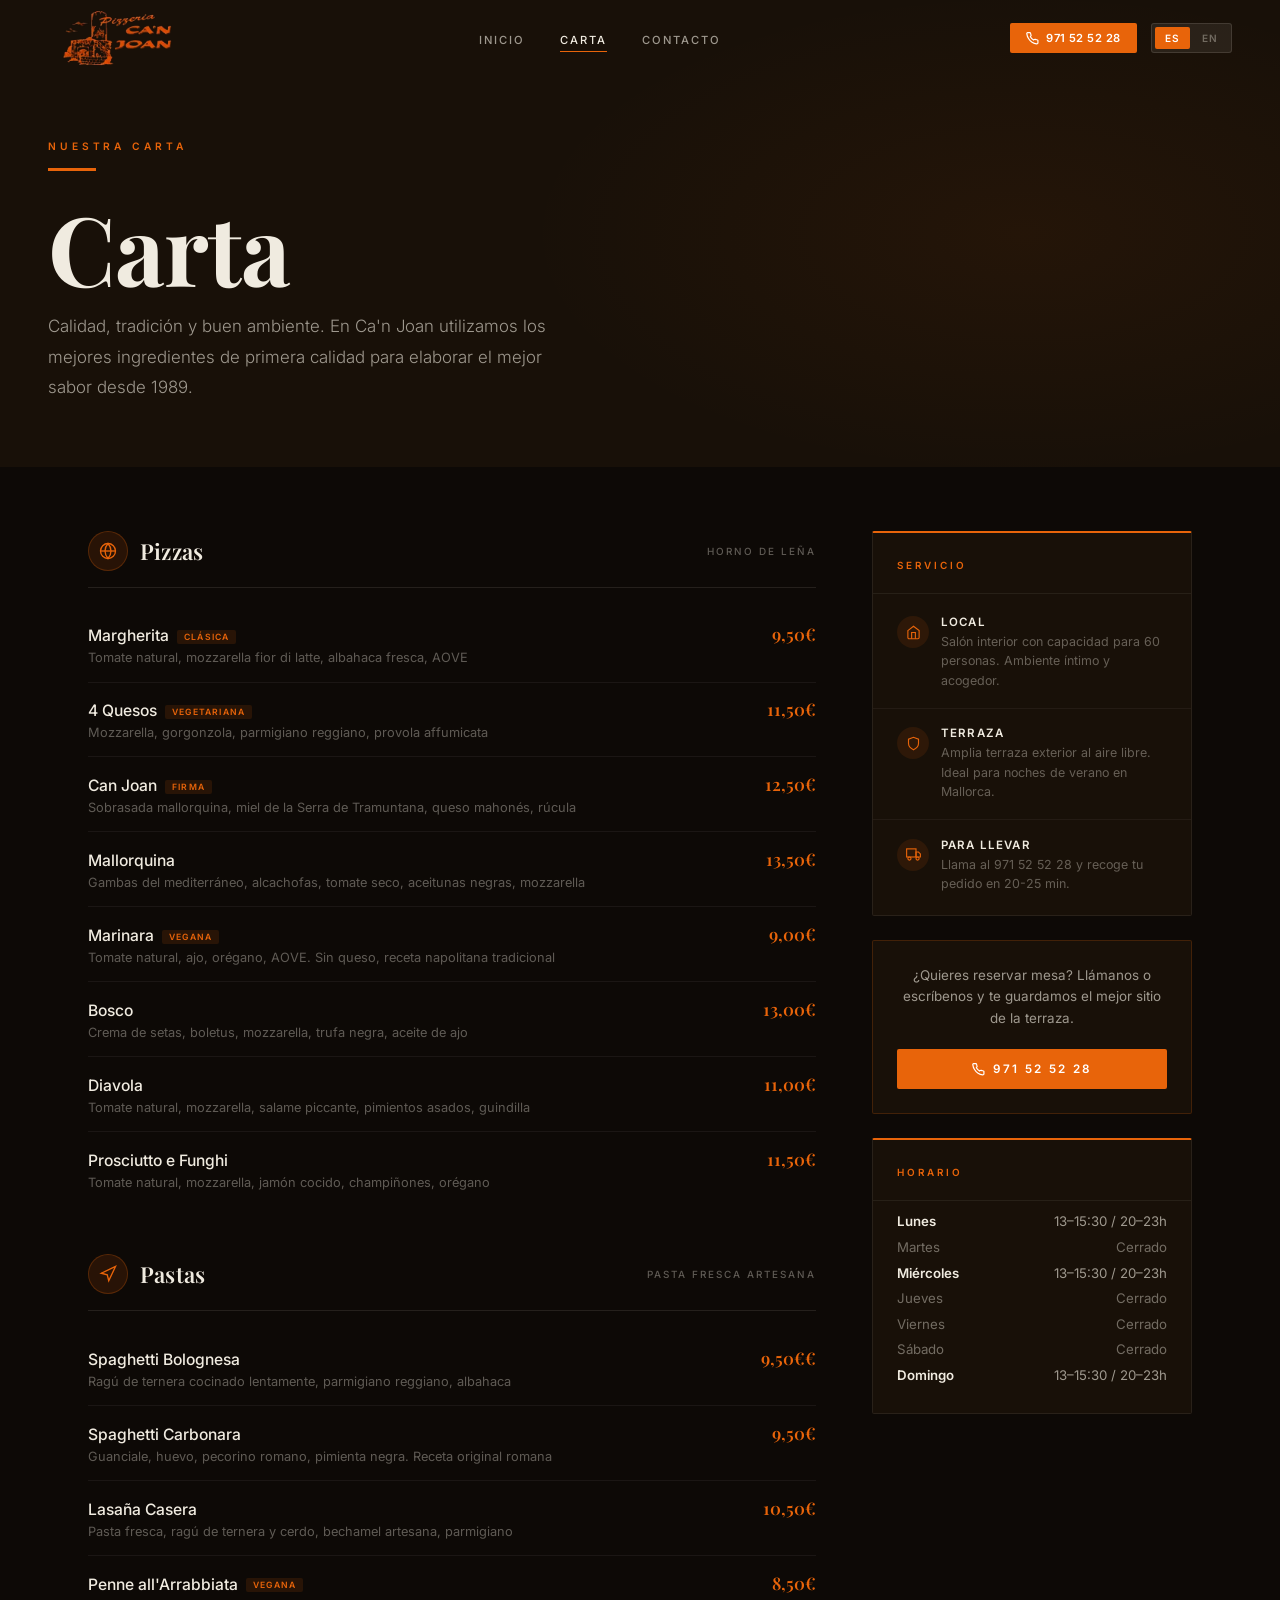
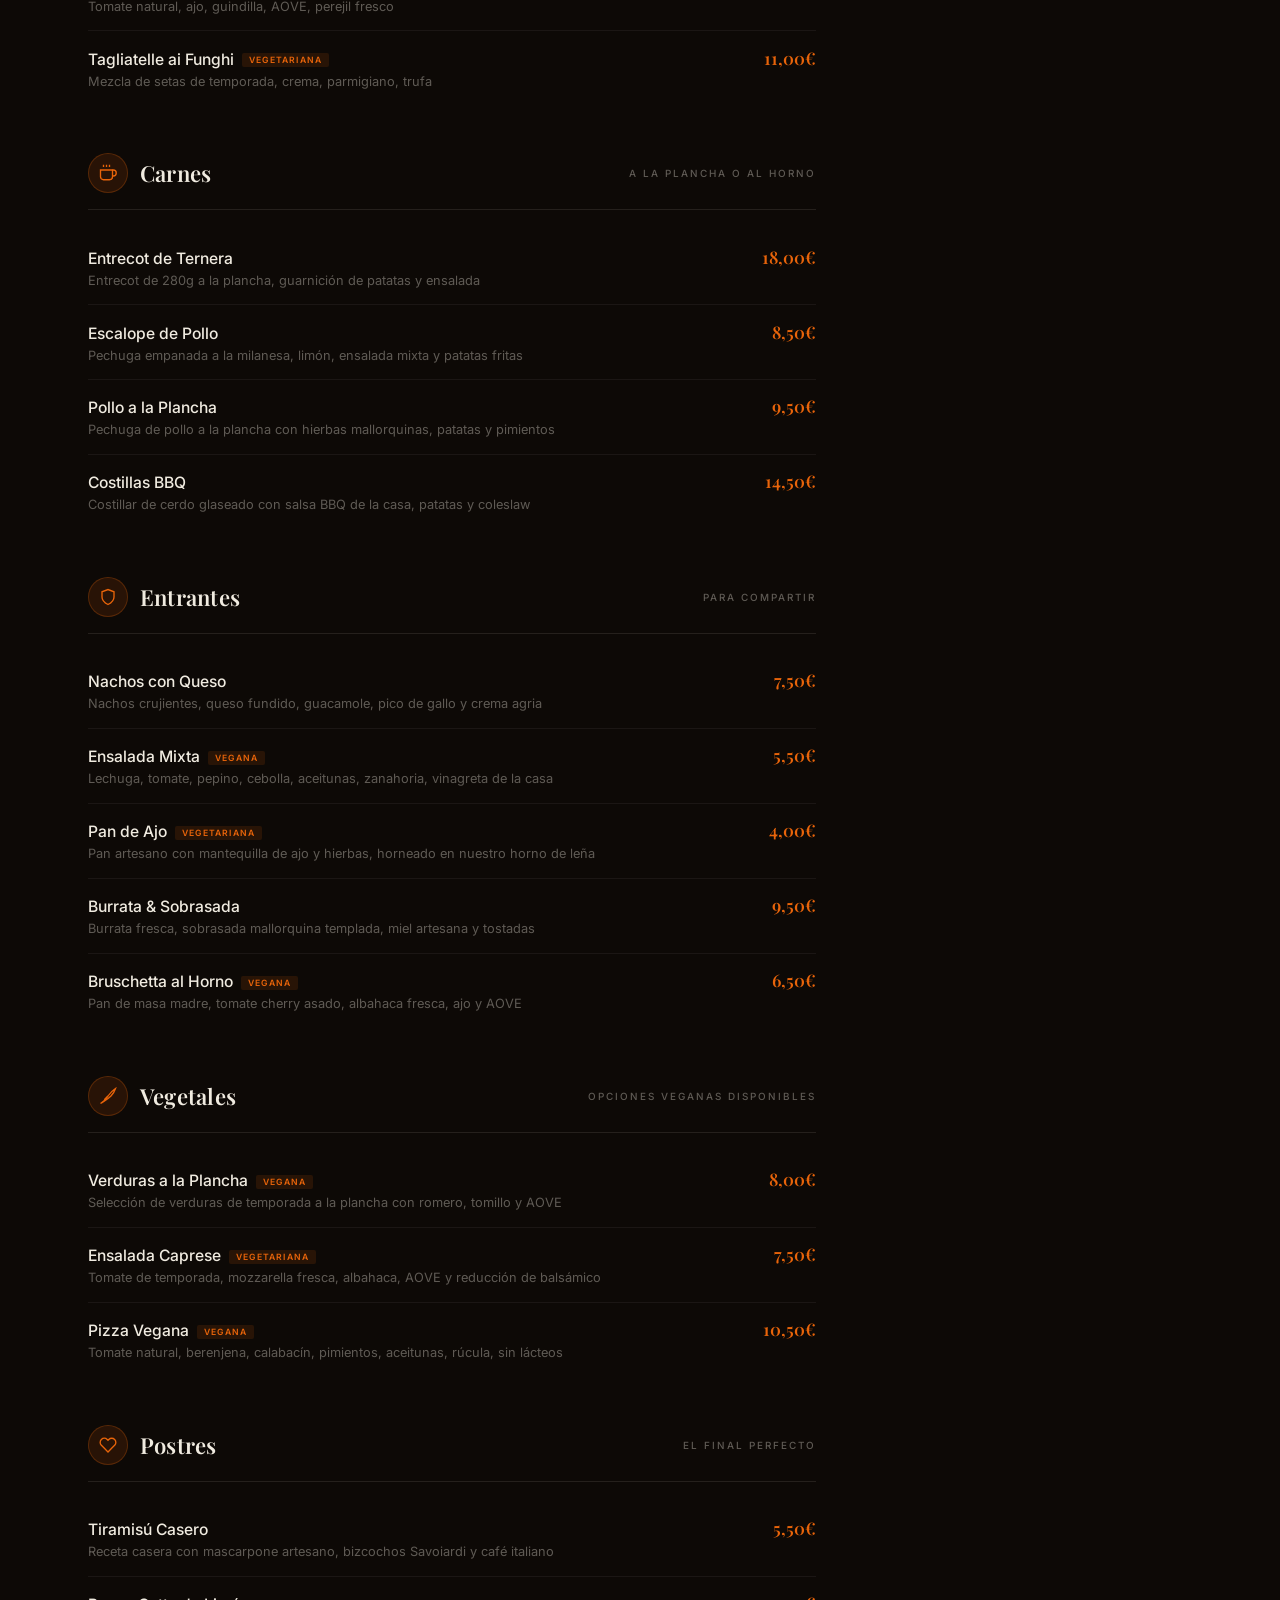
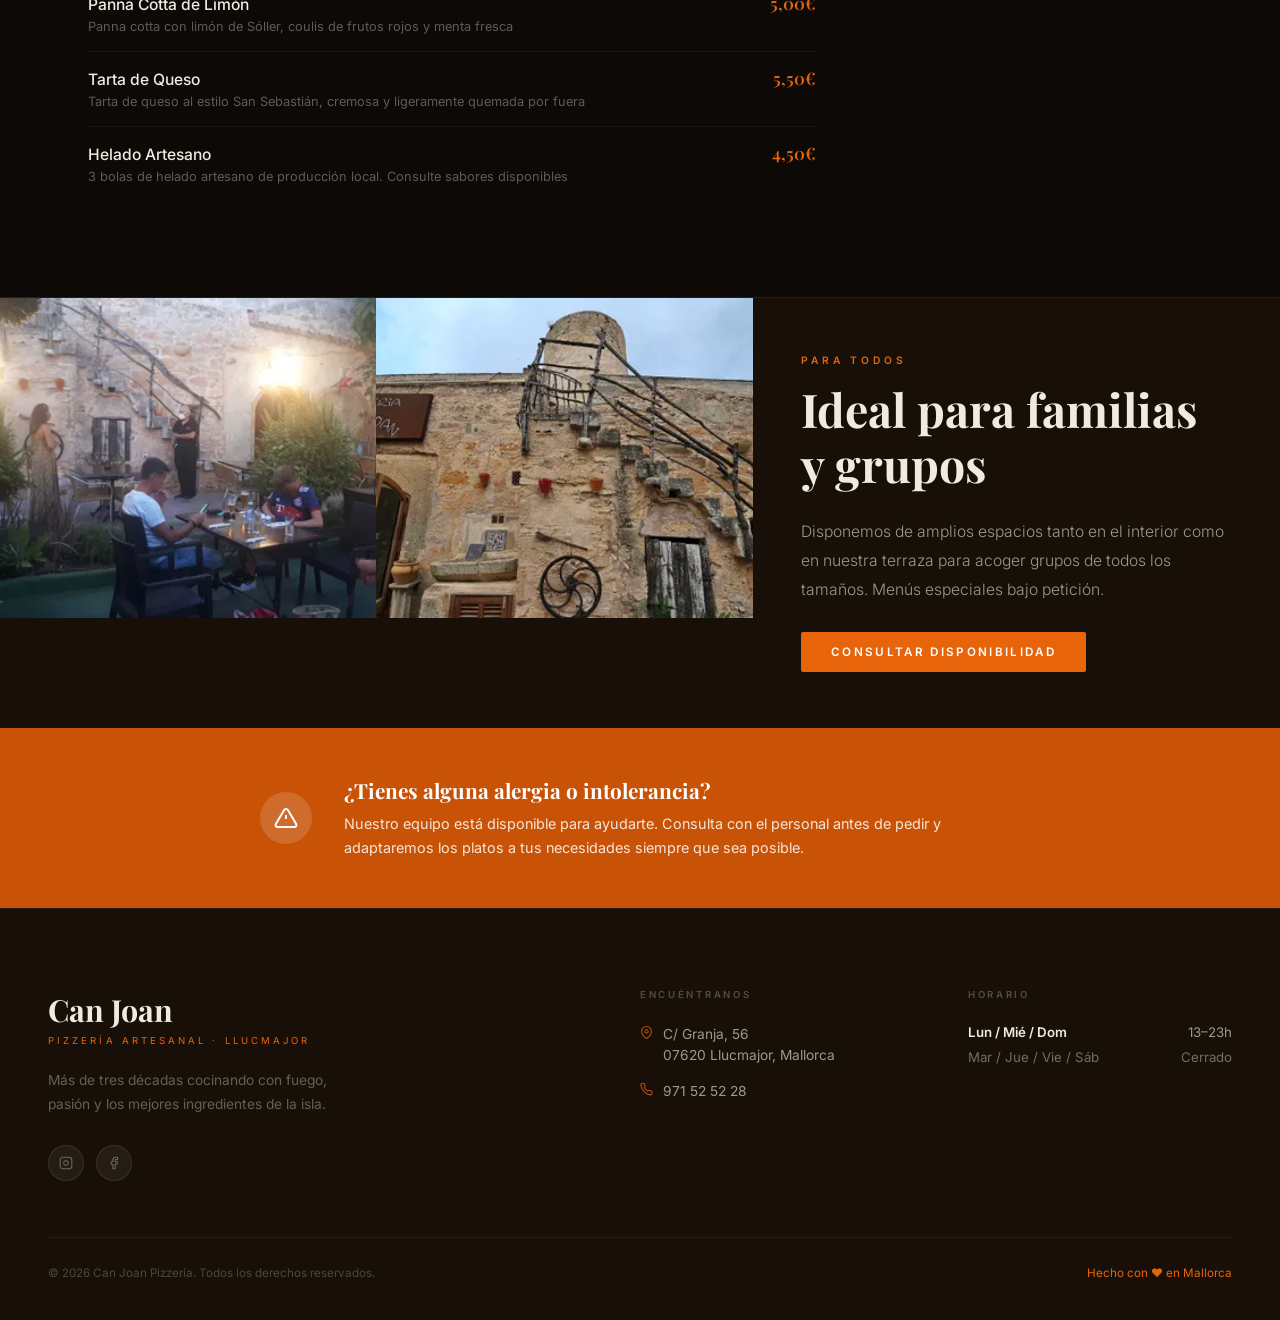
==== commit 4f3738e6: "prueba" ====
--- a/carta.html
+++ b/carta.html
@@ -343,7 +343,7 @@
               <div class="mi-name">Spaghetti Bolognesa</div>
               <div class="mi-desc" data-es="Ragú de ternera cocinado lentamente, parmigiano reggiano, albahaca" data-en="Slow-cooked beef ragù, parmigiano reggiano, basil">Ragú de ternera cocinado lentamente, parmigiano reggiano, albahaca</div>
             </div>
-            <span class="mi-price">99999€</span>
+            <span class="mi-price">9,50€€</span>
           </div>
           <div class="mi">
             <div class="mi-body">
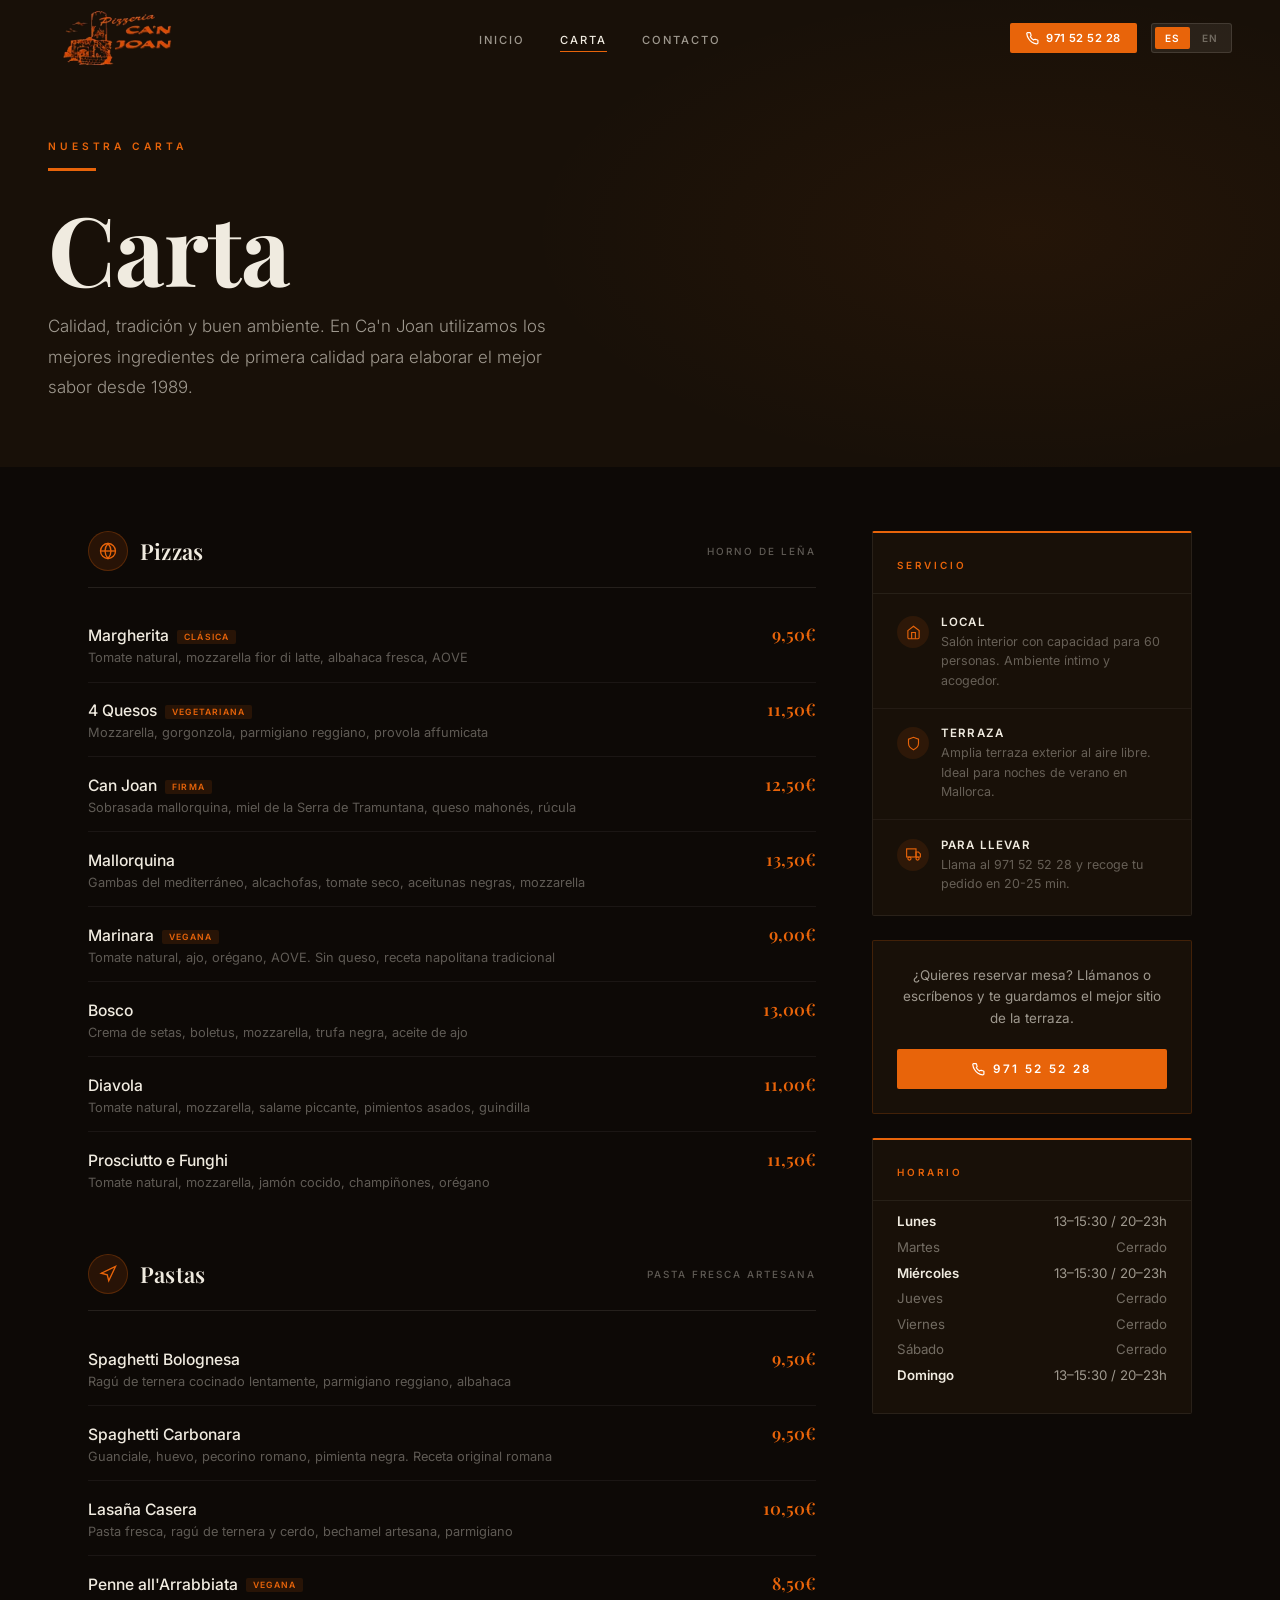
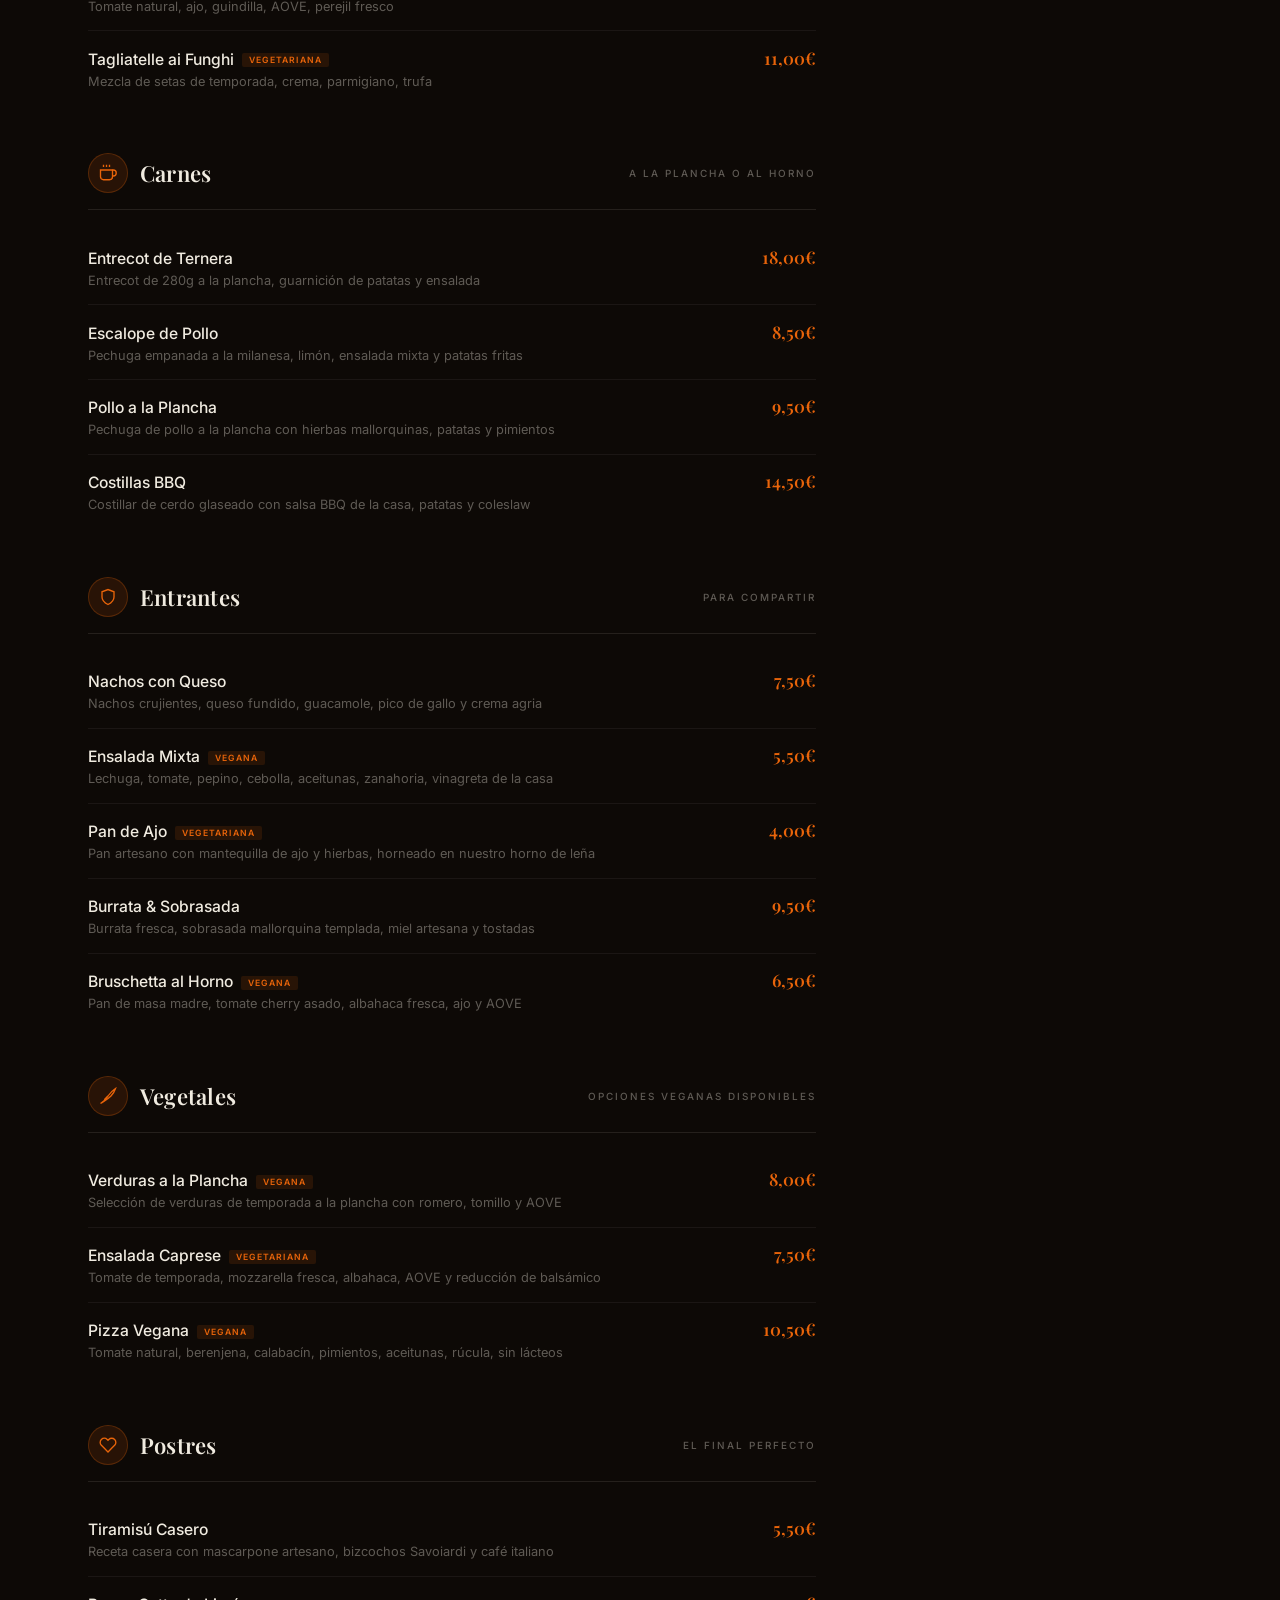
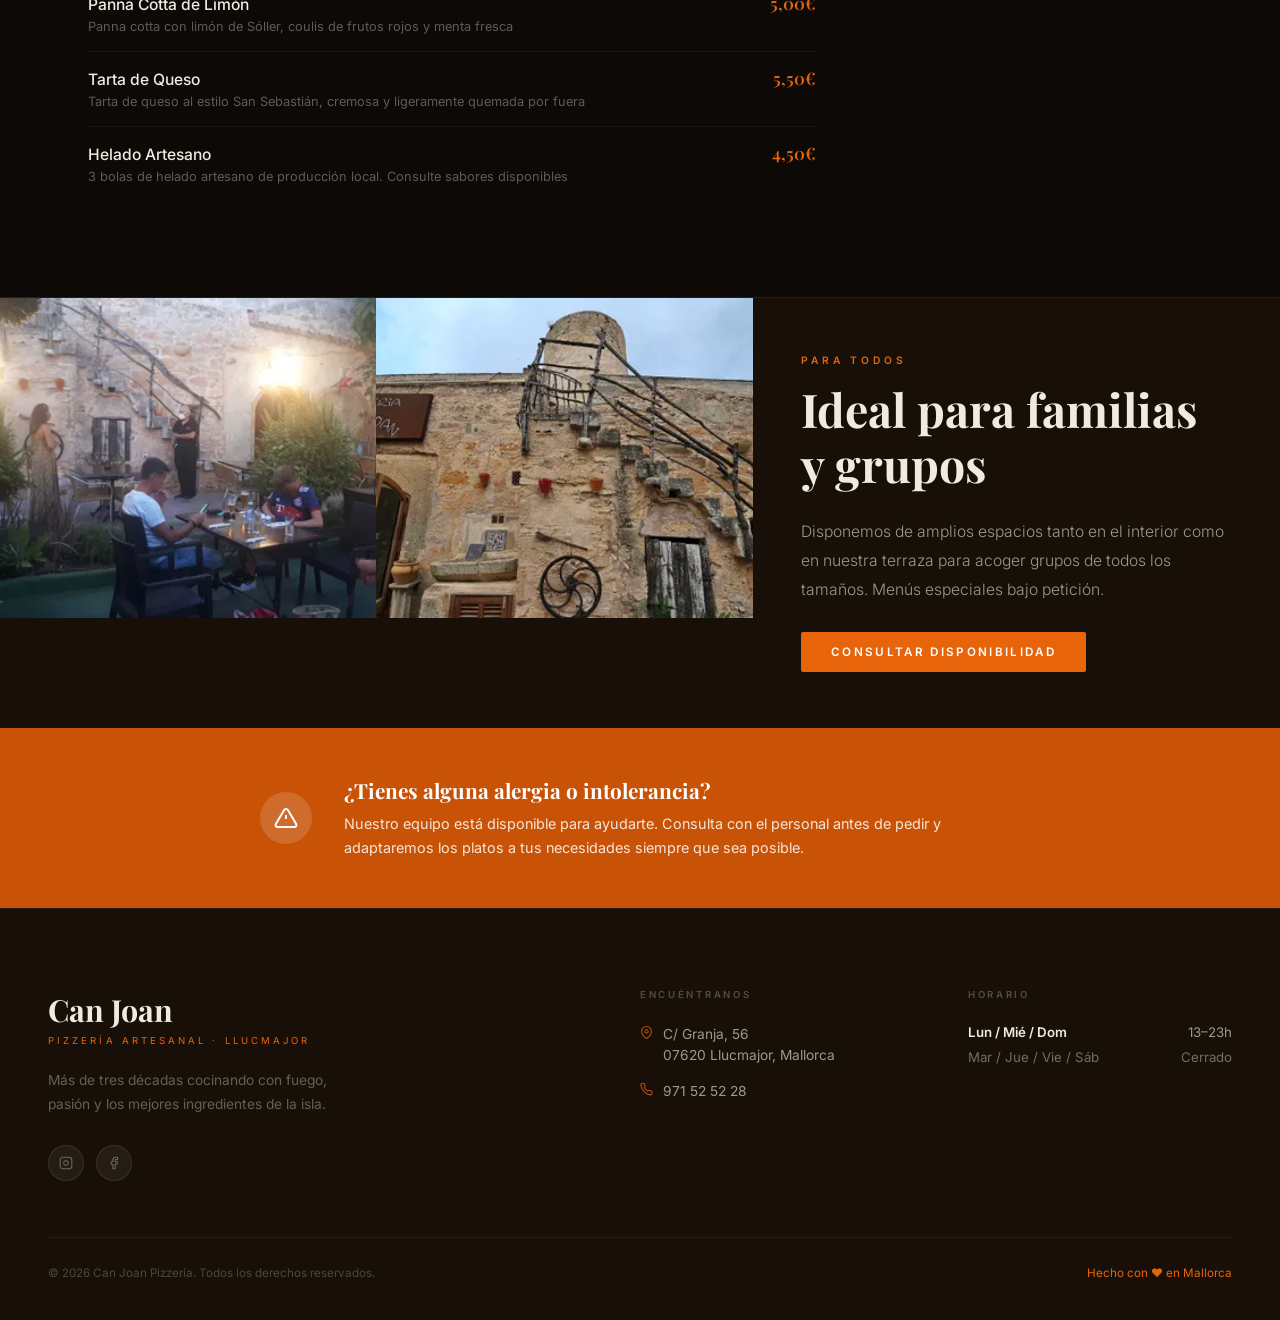
==== commit 01944bb3: "prueba" ====
--- a/carta.html
+++ b/carta.html
@@ -343,7 +343,7 @@
               <div class="mi-name">Spaghetti Bolognesa</div>
               <div class="mi-desc" data-es="Ragú de ternera cocinado lentamente, parmigiano reggiano, albahaca" data-en="Slow-cooked beef ragù, parmigiano reggiano, basil">Ragú de ternera cocinado lentamente, parmigiano reggiano, albahaca</div>
             </div>
-            <span class="mi-price">9,50€€</span>
+            <span class="mi-price">9,50€</span>
           </div>
           <div class="mi">
             <div class="mi-body">
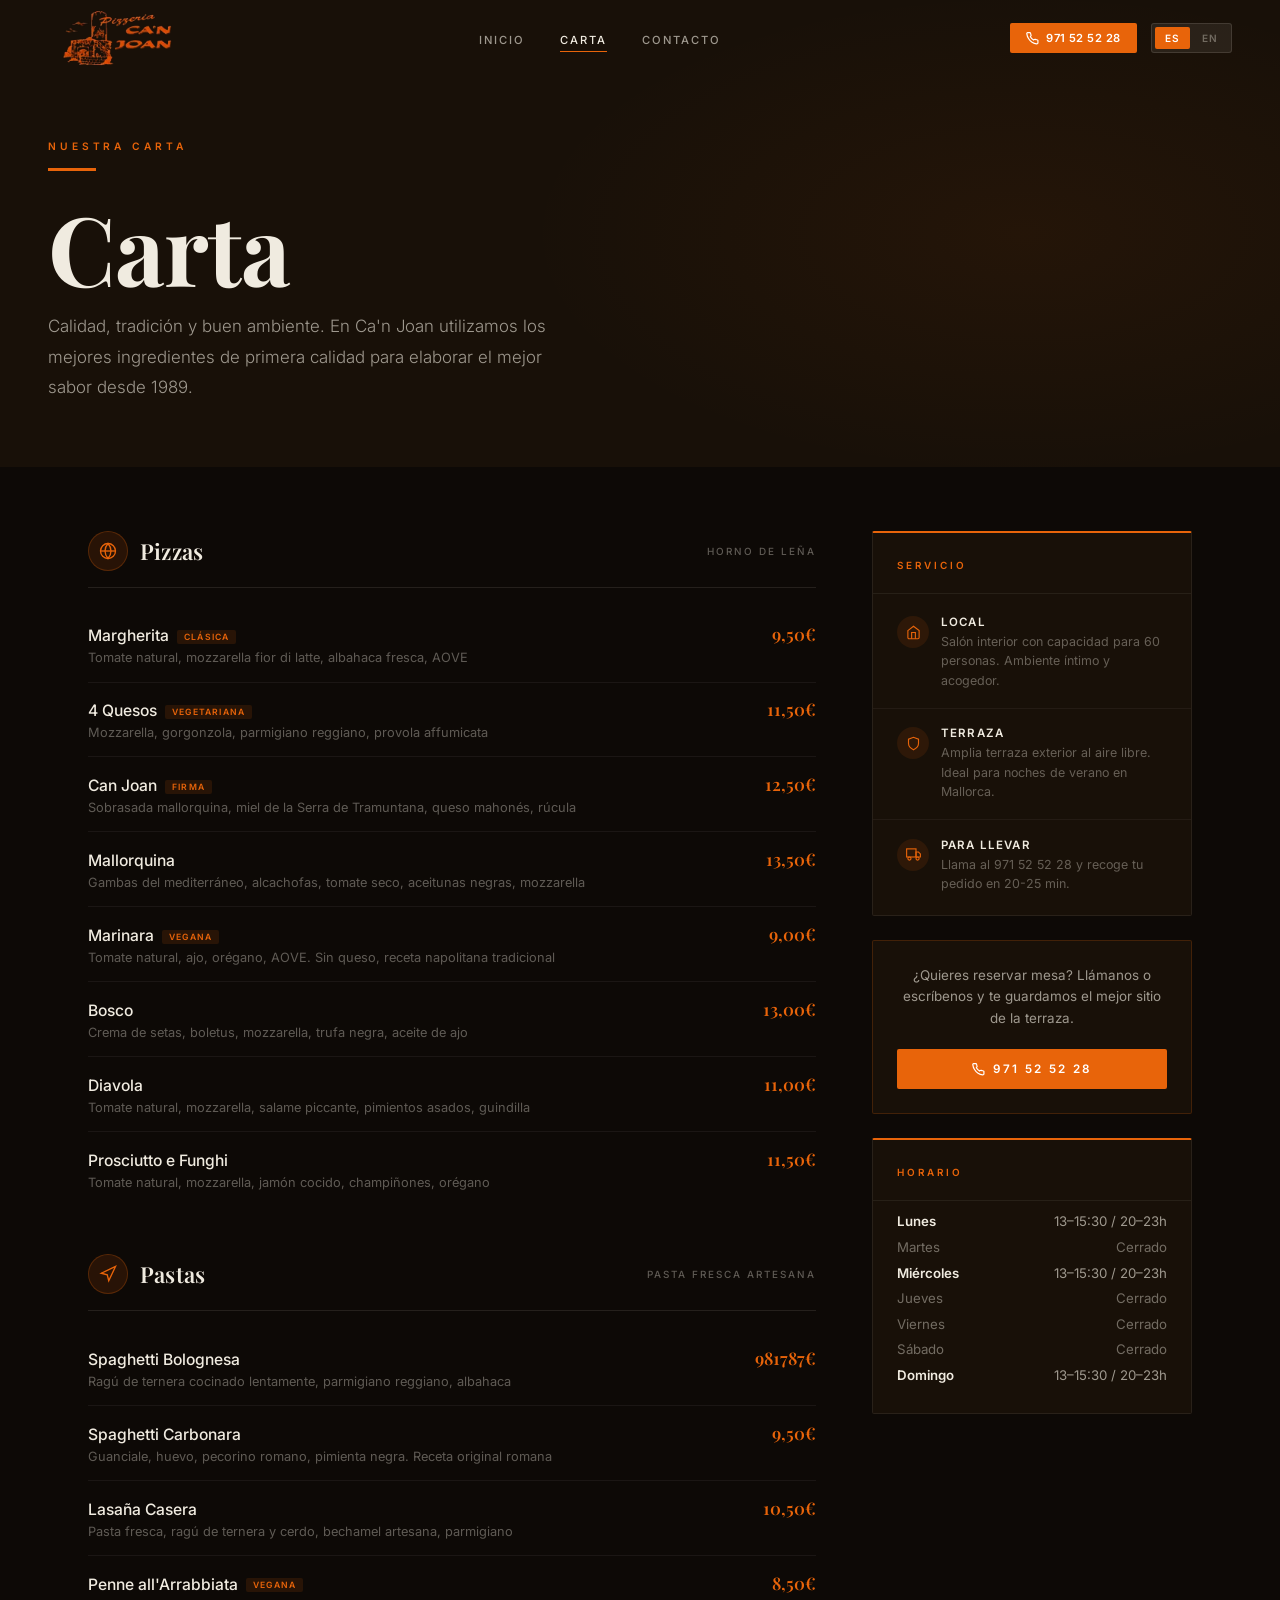
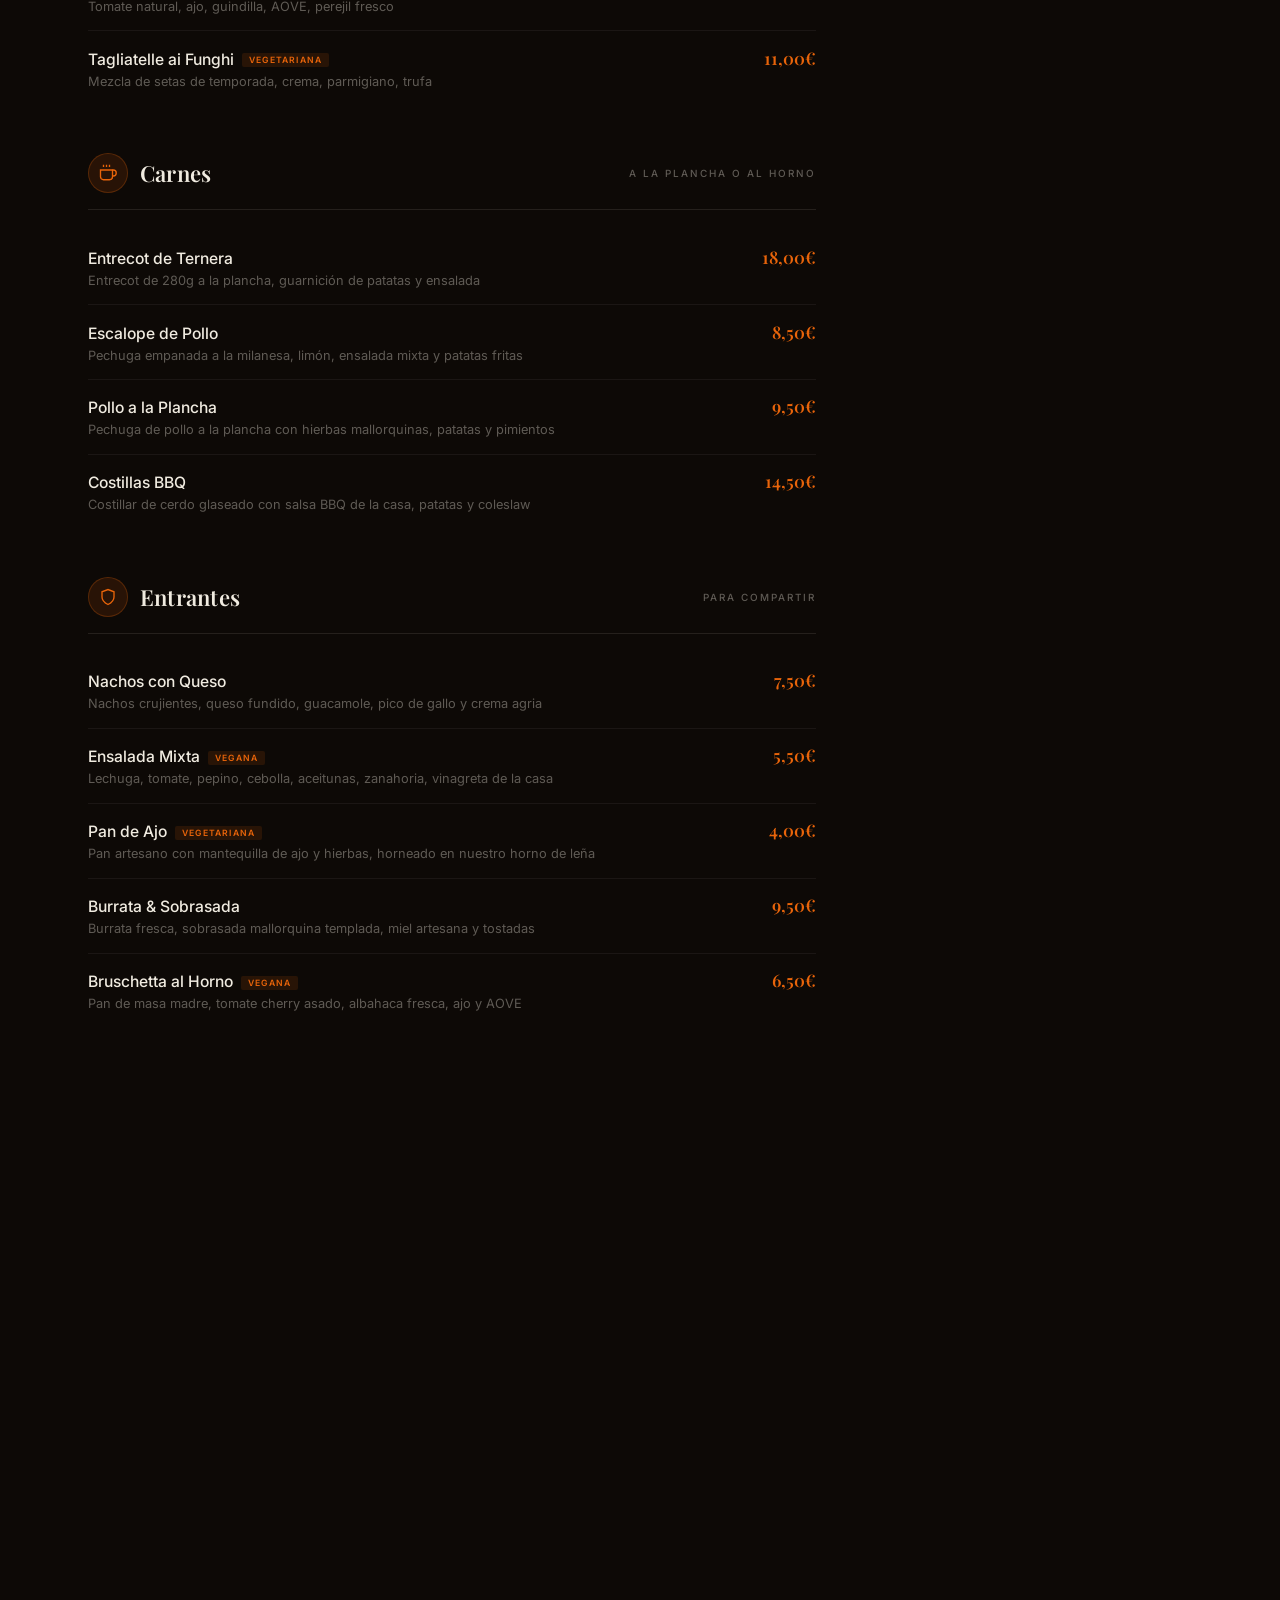
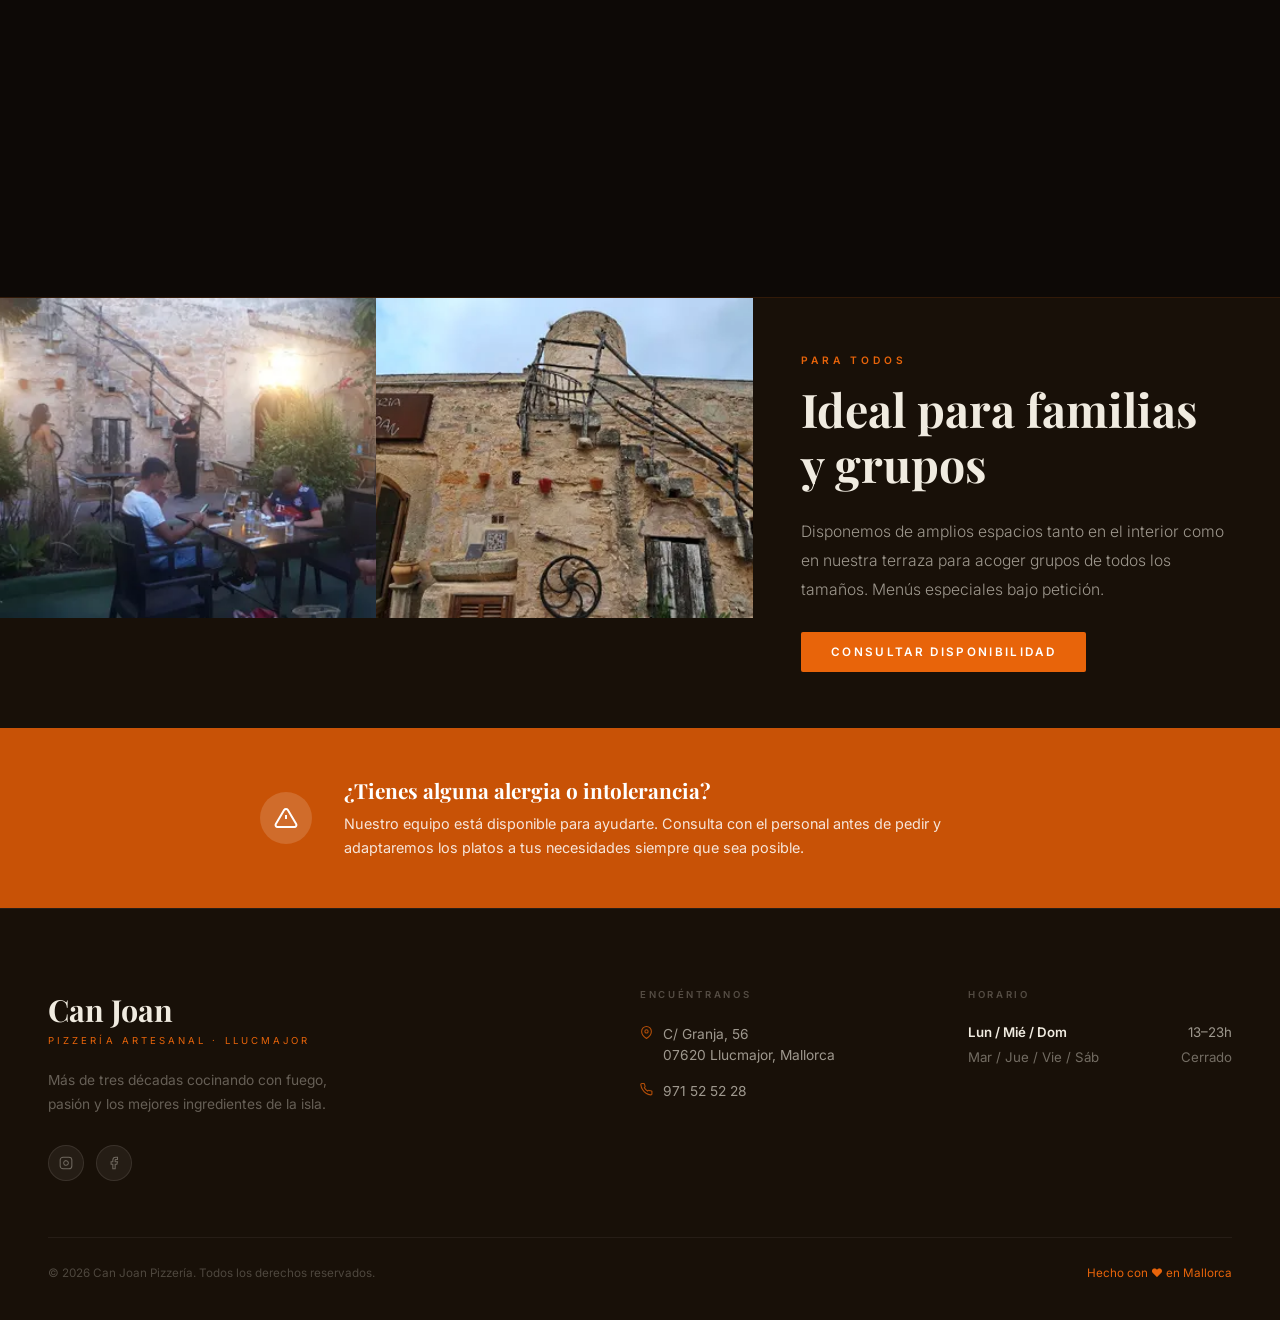
==== commit 8ece9167: "prueba" ====
--- a/carta.html
+++ b/carta.html
@@ -343,7 +343,7 @@
               <div class="mi-name">Spaghetti Bolognesa</div>
               <div class="mi-desc" data-es="Ragú de ternera cocinado lentamente, parmigiano reggiano, albahaca" data-en="Slow-cooked beef ragù, parmigiano reggiano, basil">Ragú de ternera cocinado lentamente, parmigiano reggiano, albahaca</div>
             </div>
-            <span class="mi-price">9,50€</span>
+            <span class="mi-price">981787€</span>
           </div>
           <div class="mi">
             <div class="mi-body">
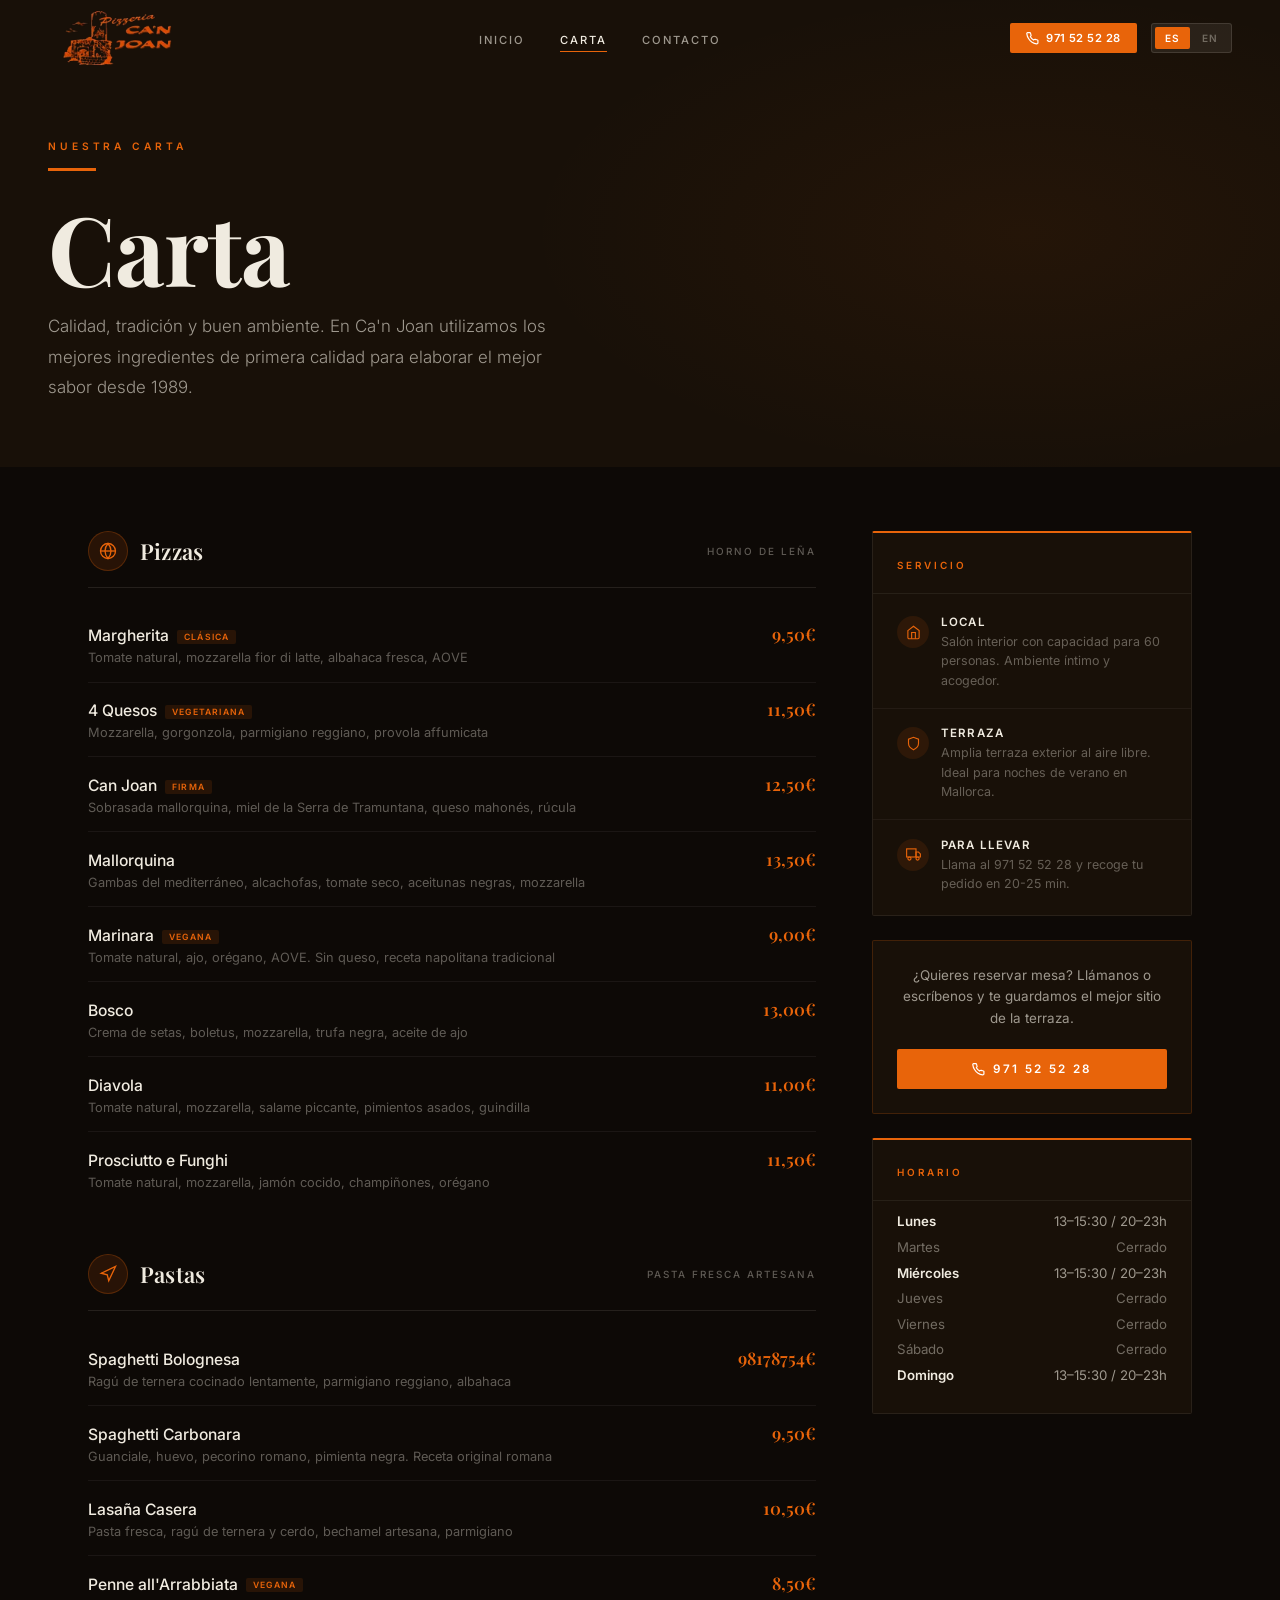
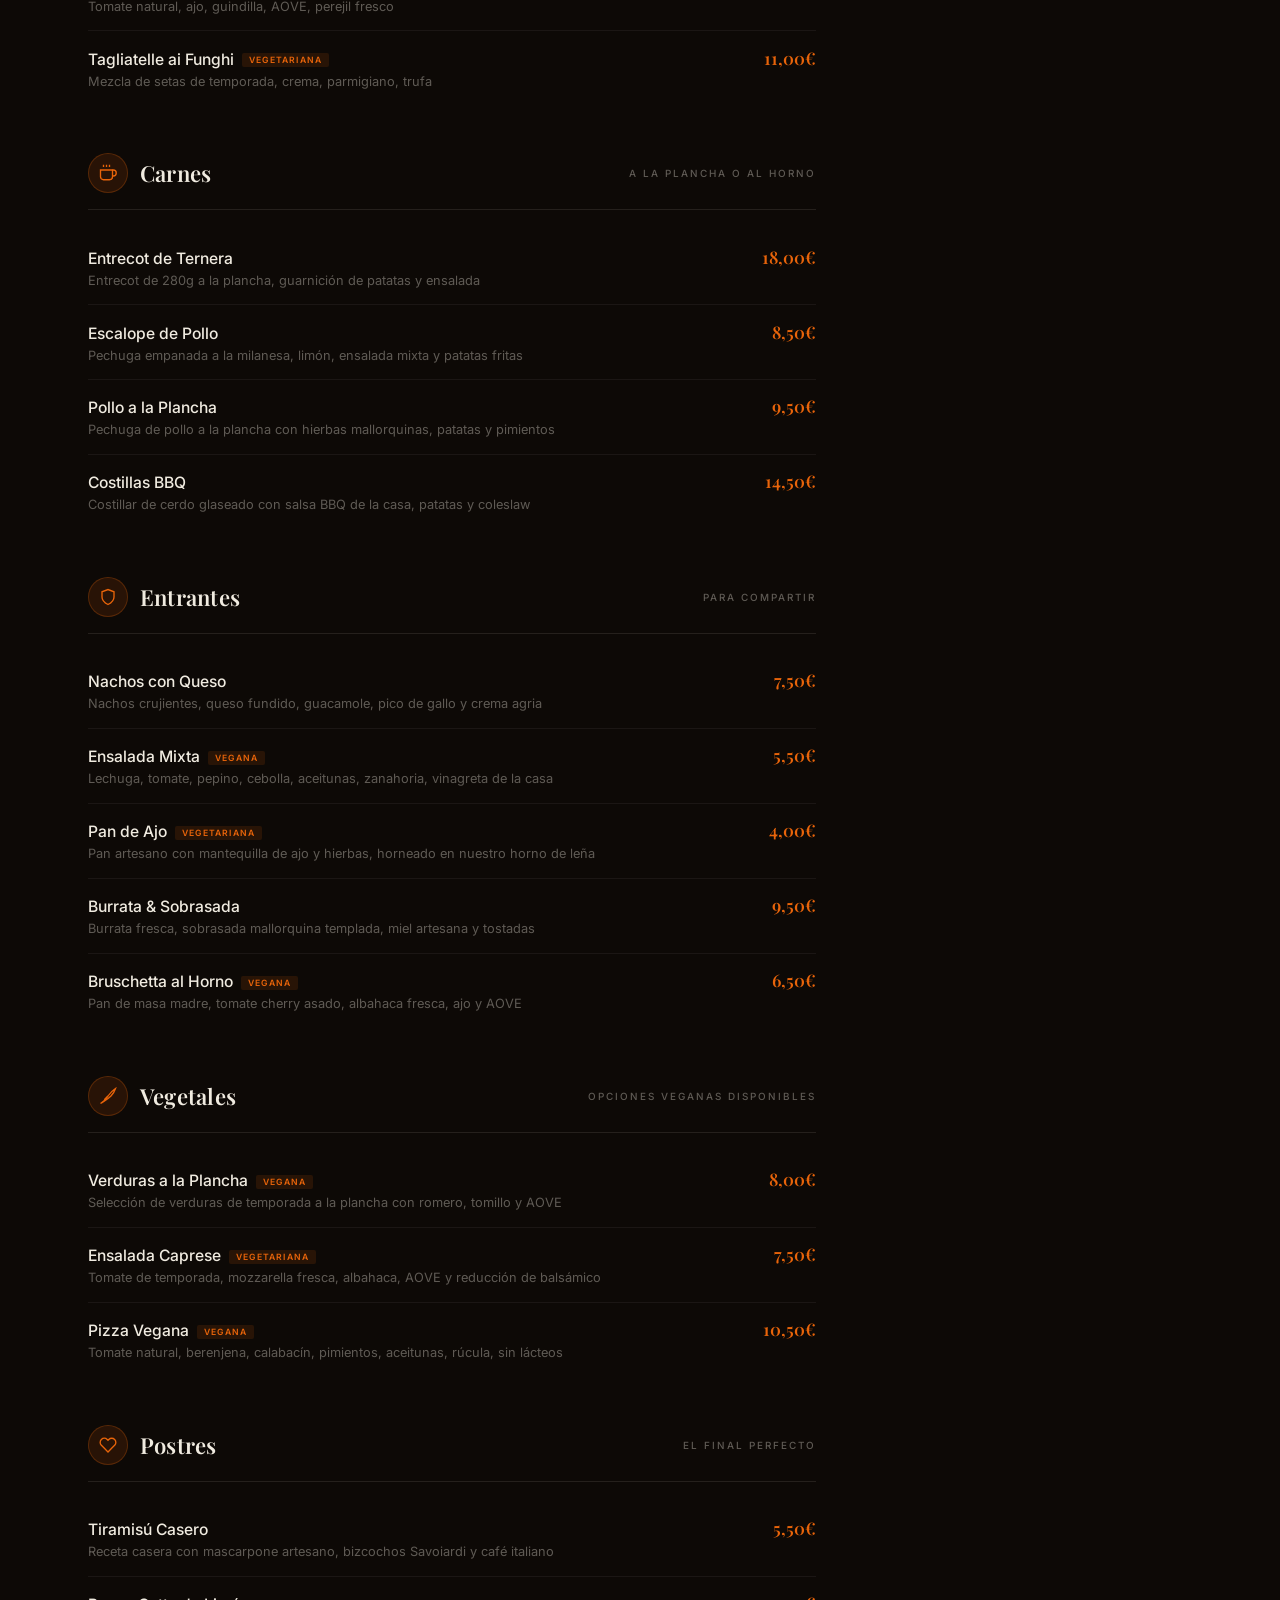
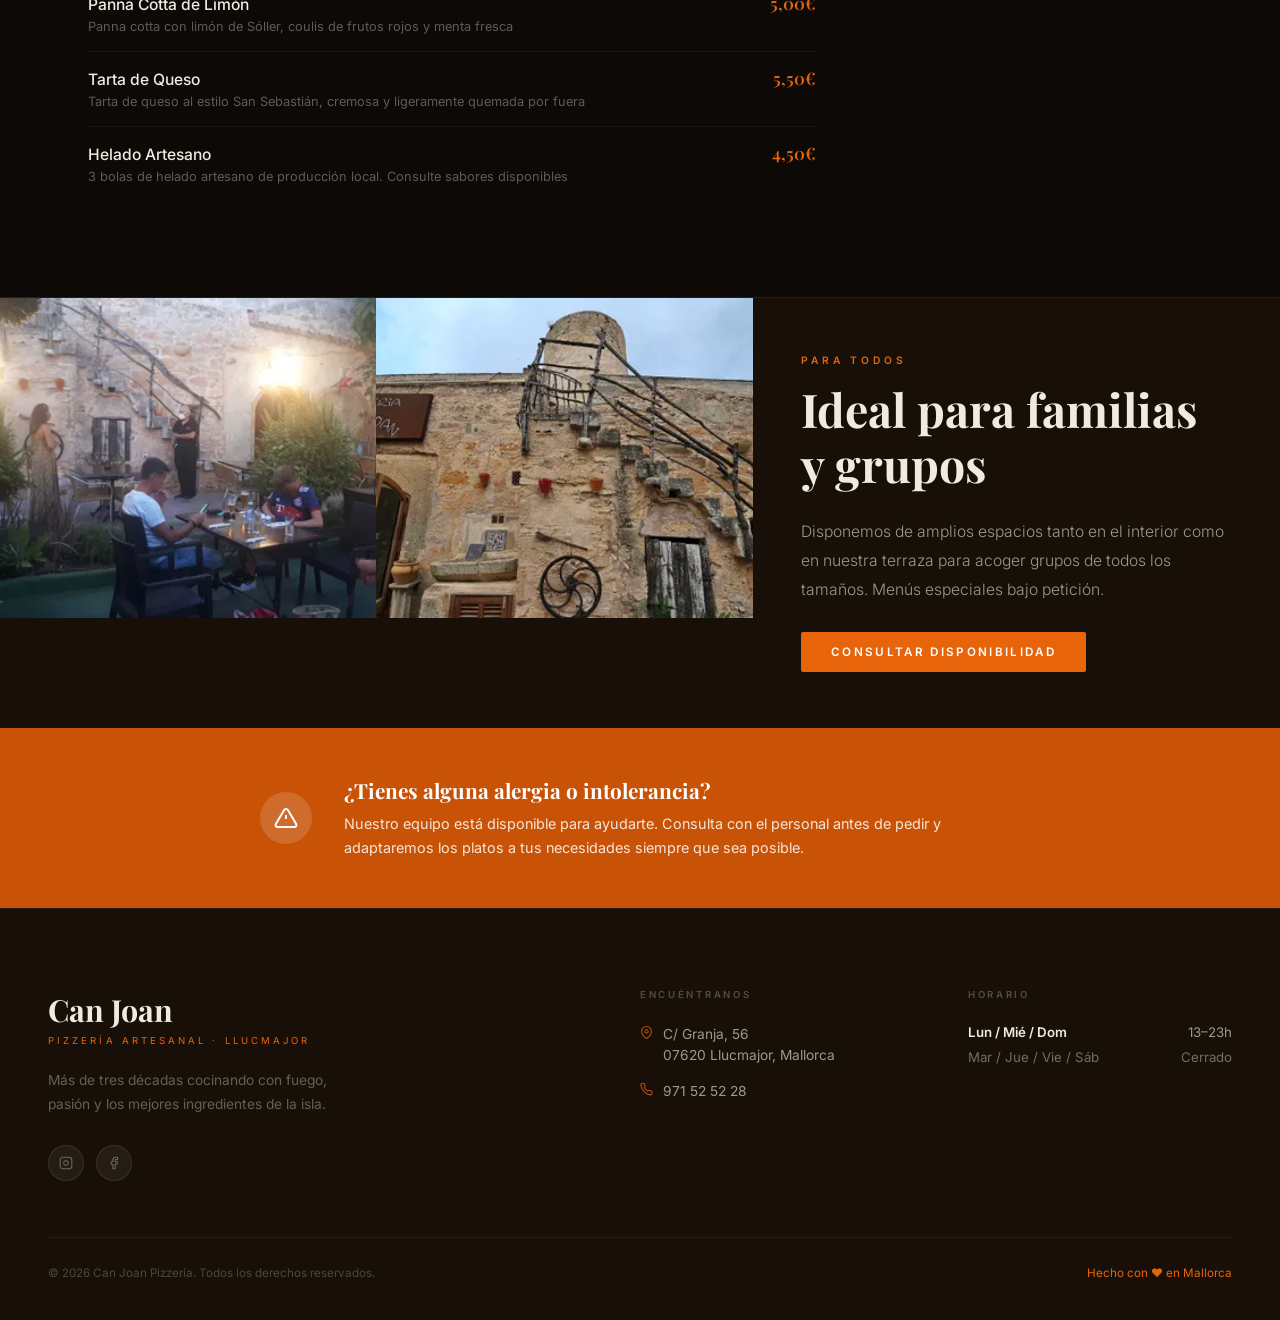
==== commit 2097529d: "grfdg" ====
--- a/carta.html
+++ b/carta.html
@@ -343,7 +343,7 @@
               <div class="mi-name">Spaghetti Bolognesa</div>
               <div class="mi-desc" data-es="Ragú de ternera cocinado lentamente, parmigiano reggiano, albahaca" data-en="Slow-cooked beef ragù, parmigiano reggiano, basil">Ragú de ternera cocinado lentamente, parmigiano reggiano, albahaca</div>
             </div>
-            <span class="mi-price">981787€</span>
+            <span class="mi-price">98178754€</span>
           </div>
           <div class="mi">
             <div class="mi-body">
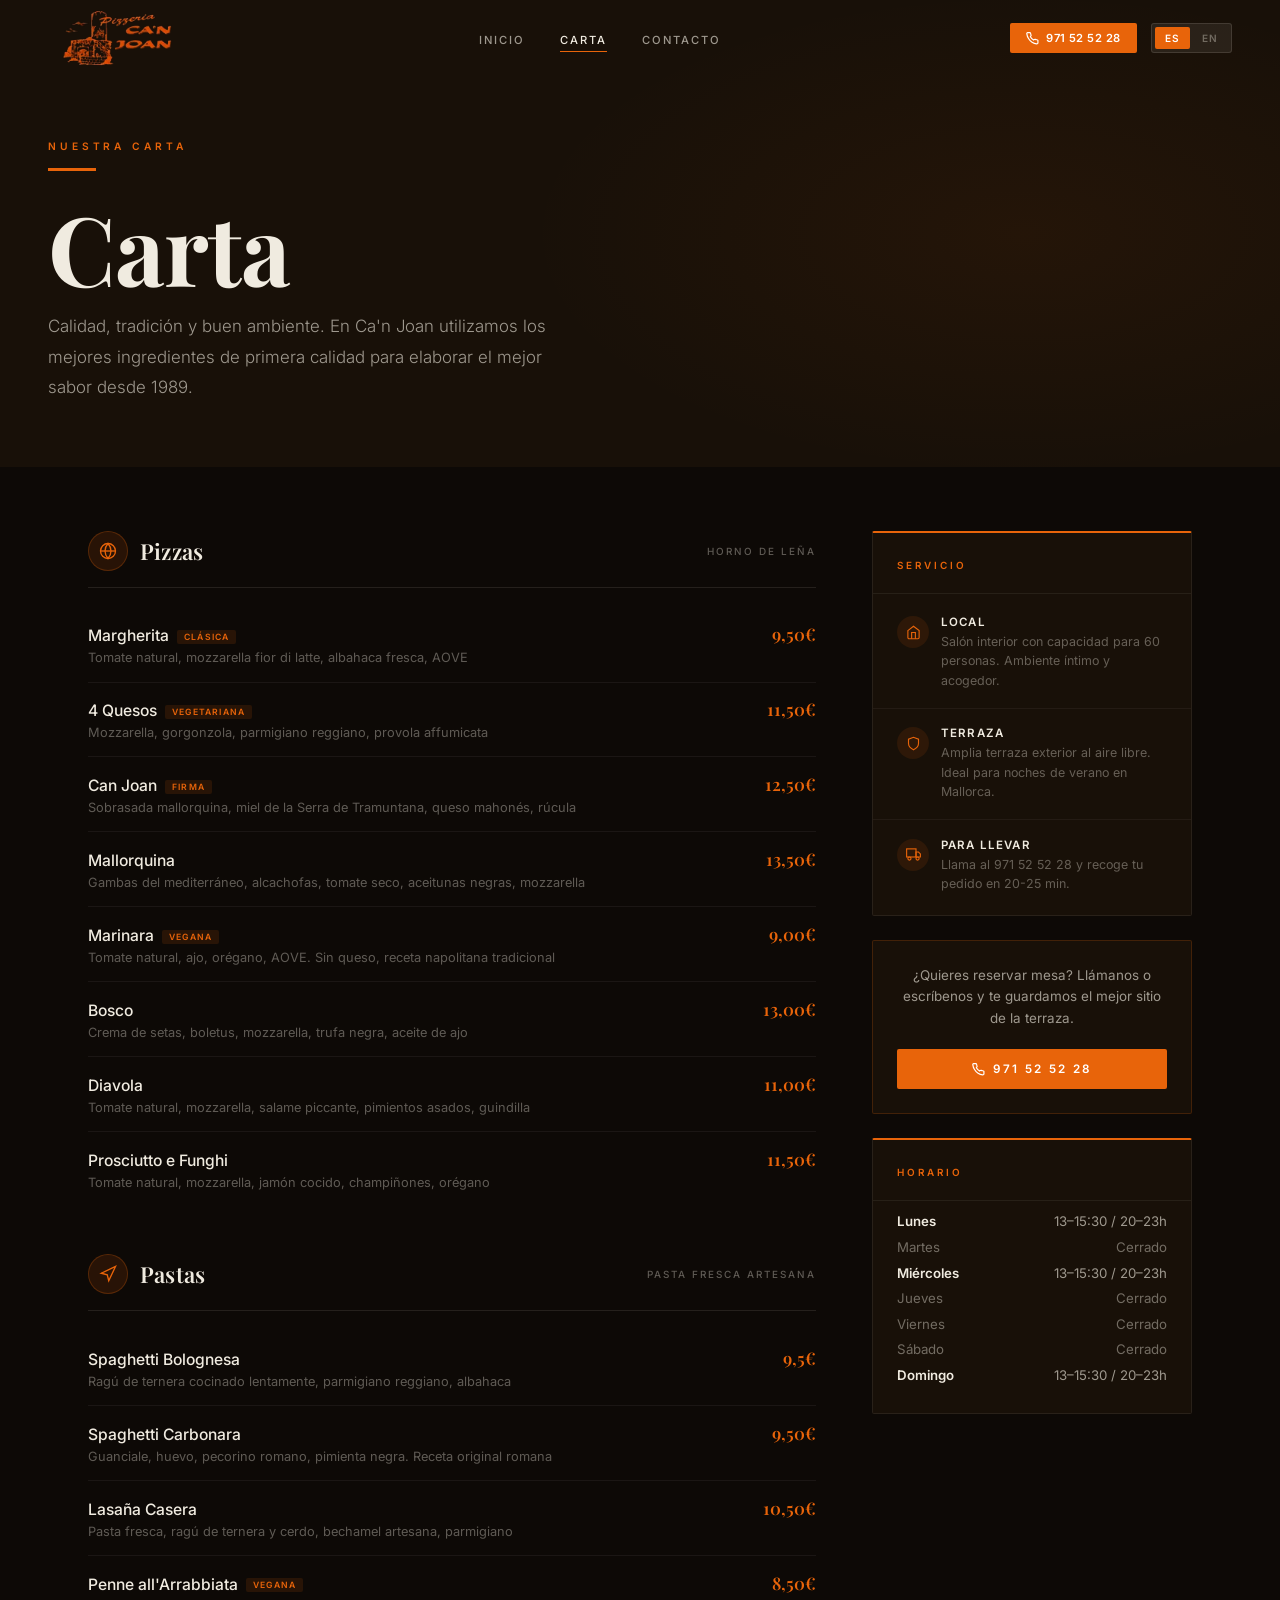
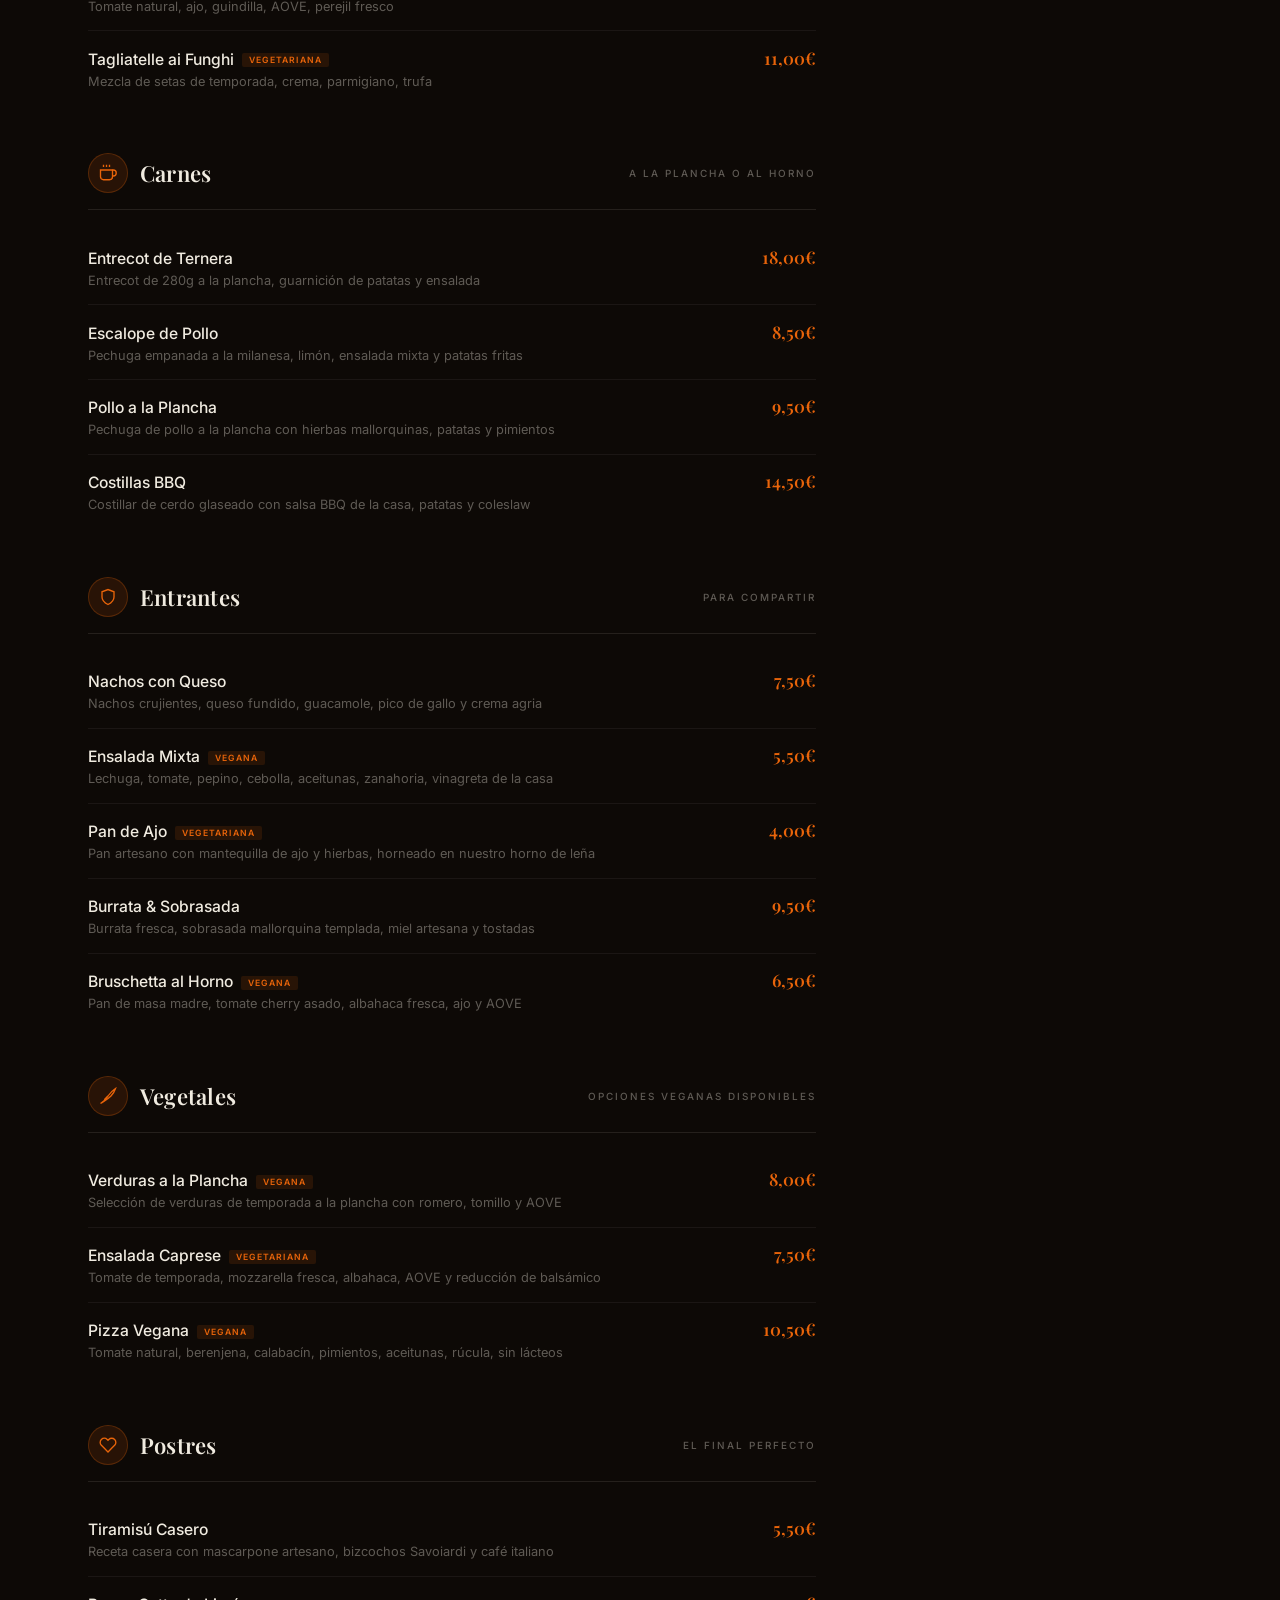
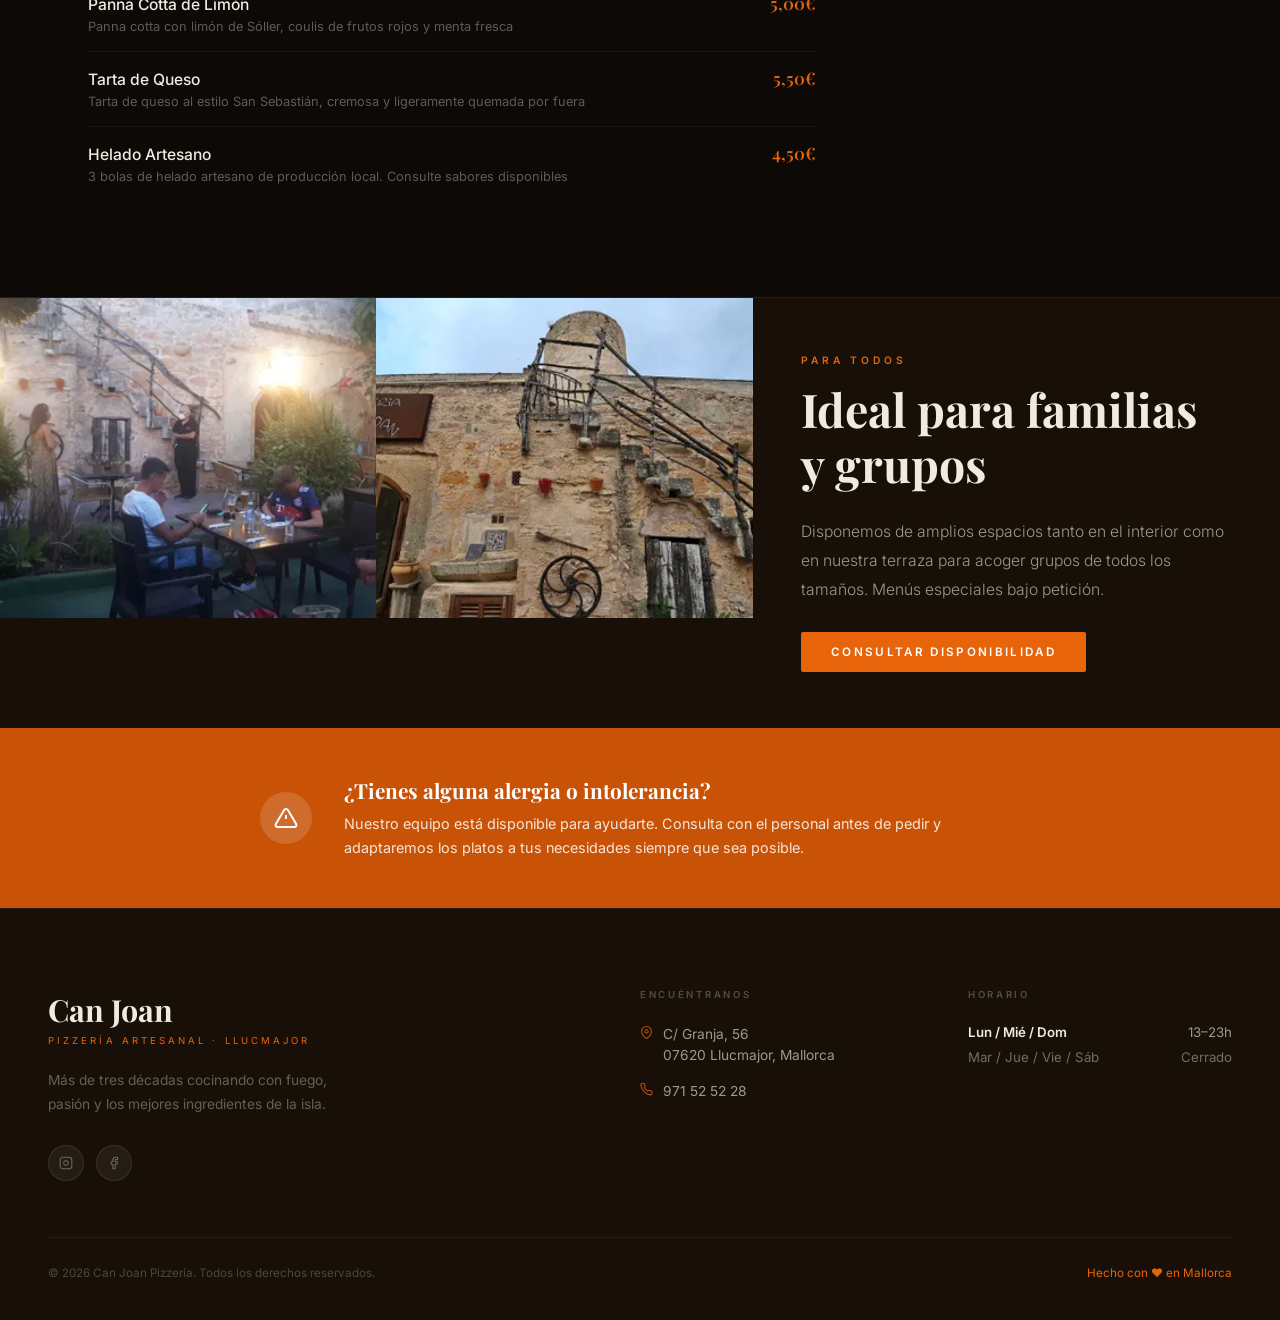
==== commit 571c388c: "gtgtr" ====
--- a/carta.html
+++ b/carta.html
@@ -343,7 +343,7 @@
               <div class="mi-name">Spaghetti Bolognesa</div>
               <div class="mi-desc" data-es="Ragú de ternera cocinado lentamente, parmigiano reggiano, albahaca" data-en="Slow-cooked beef ragù, parmigiano reggiano, basil">Ragú de ternera cocinado lentamente, parmigiano reggiano, albahaca</div>
             </div>
-            <span class="mi-price">98178754€</span>
+            <span class="mi-price">9,5€</span>
           </div>
           <div class="mi">
             <div class="mi-body">
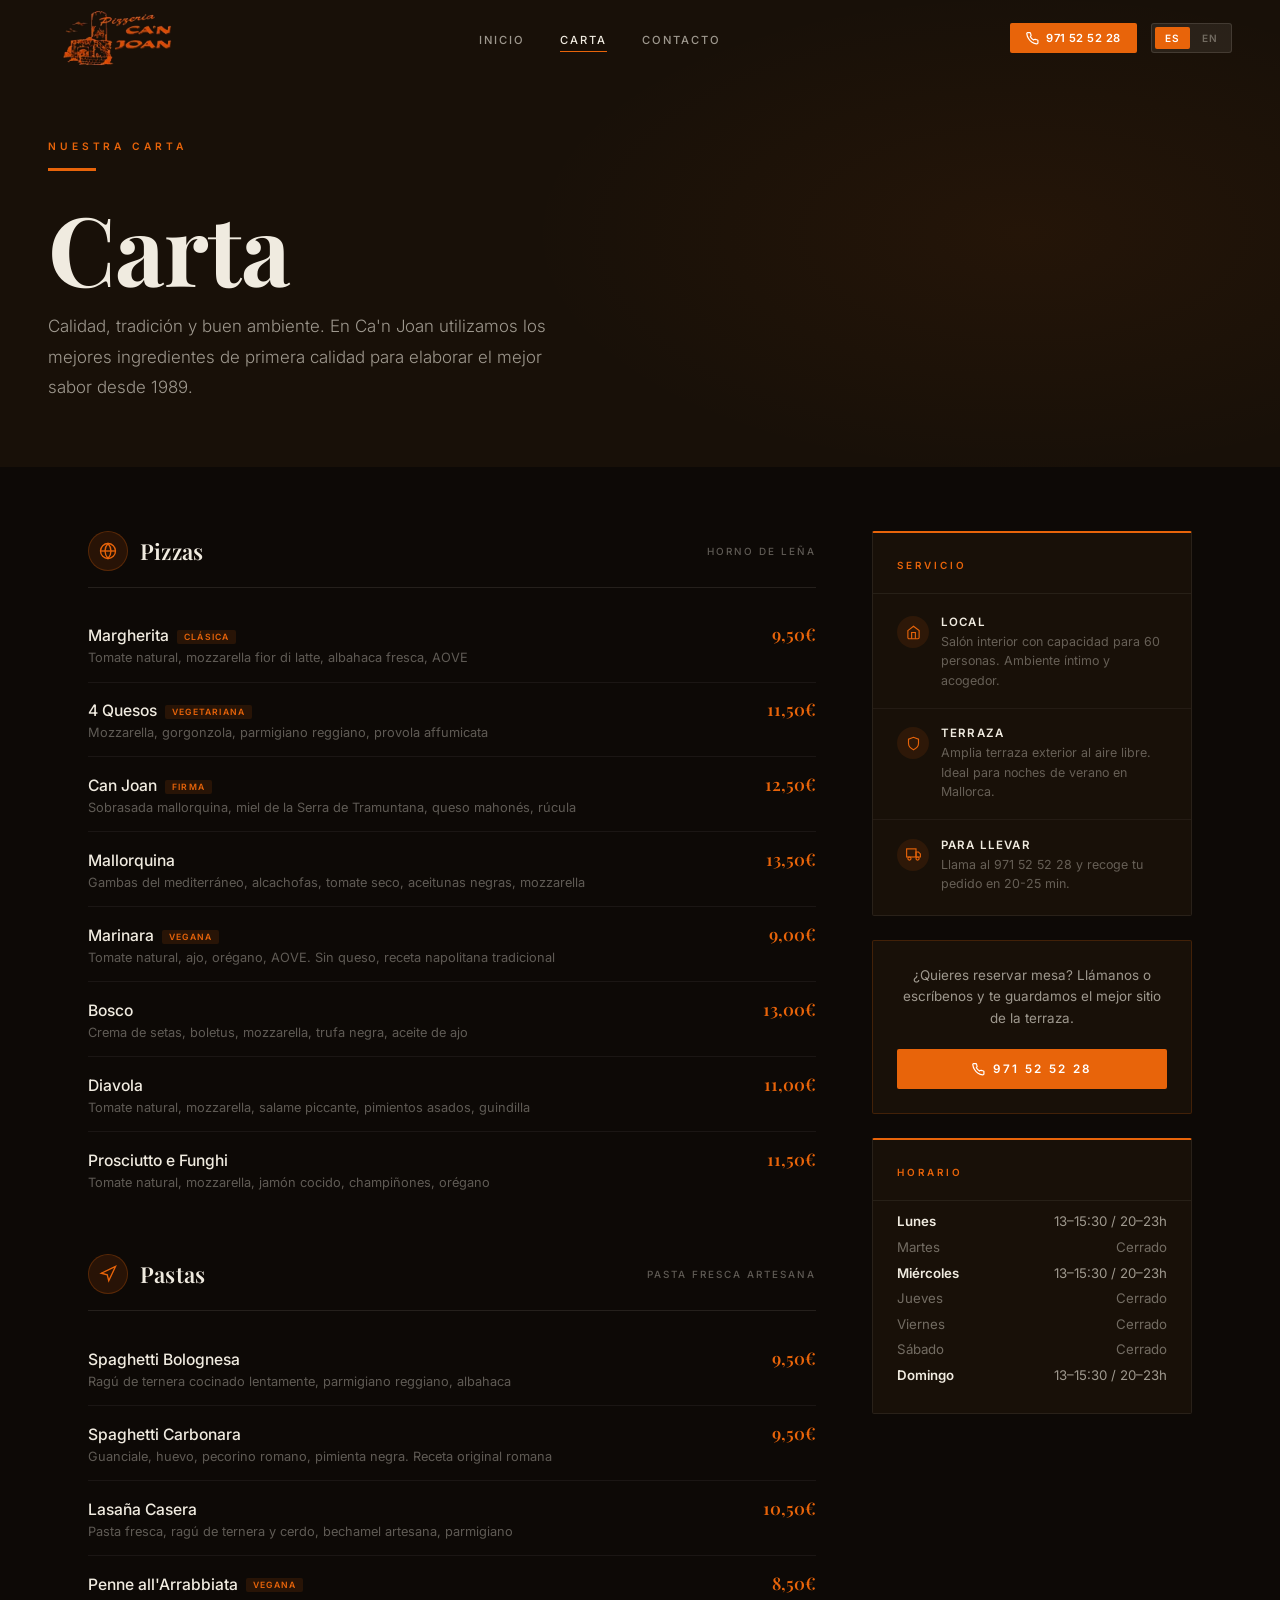
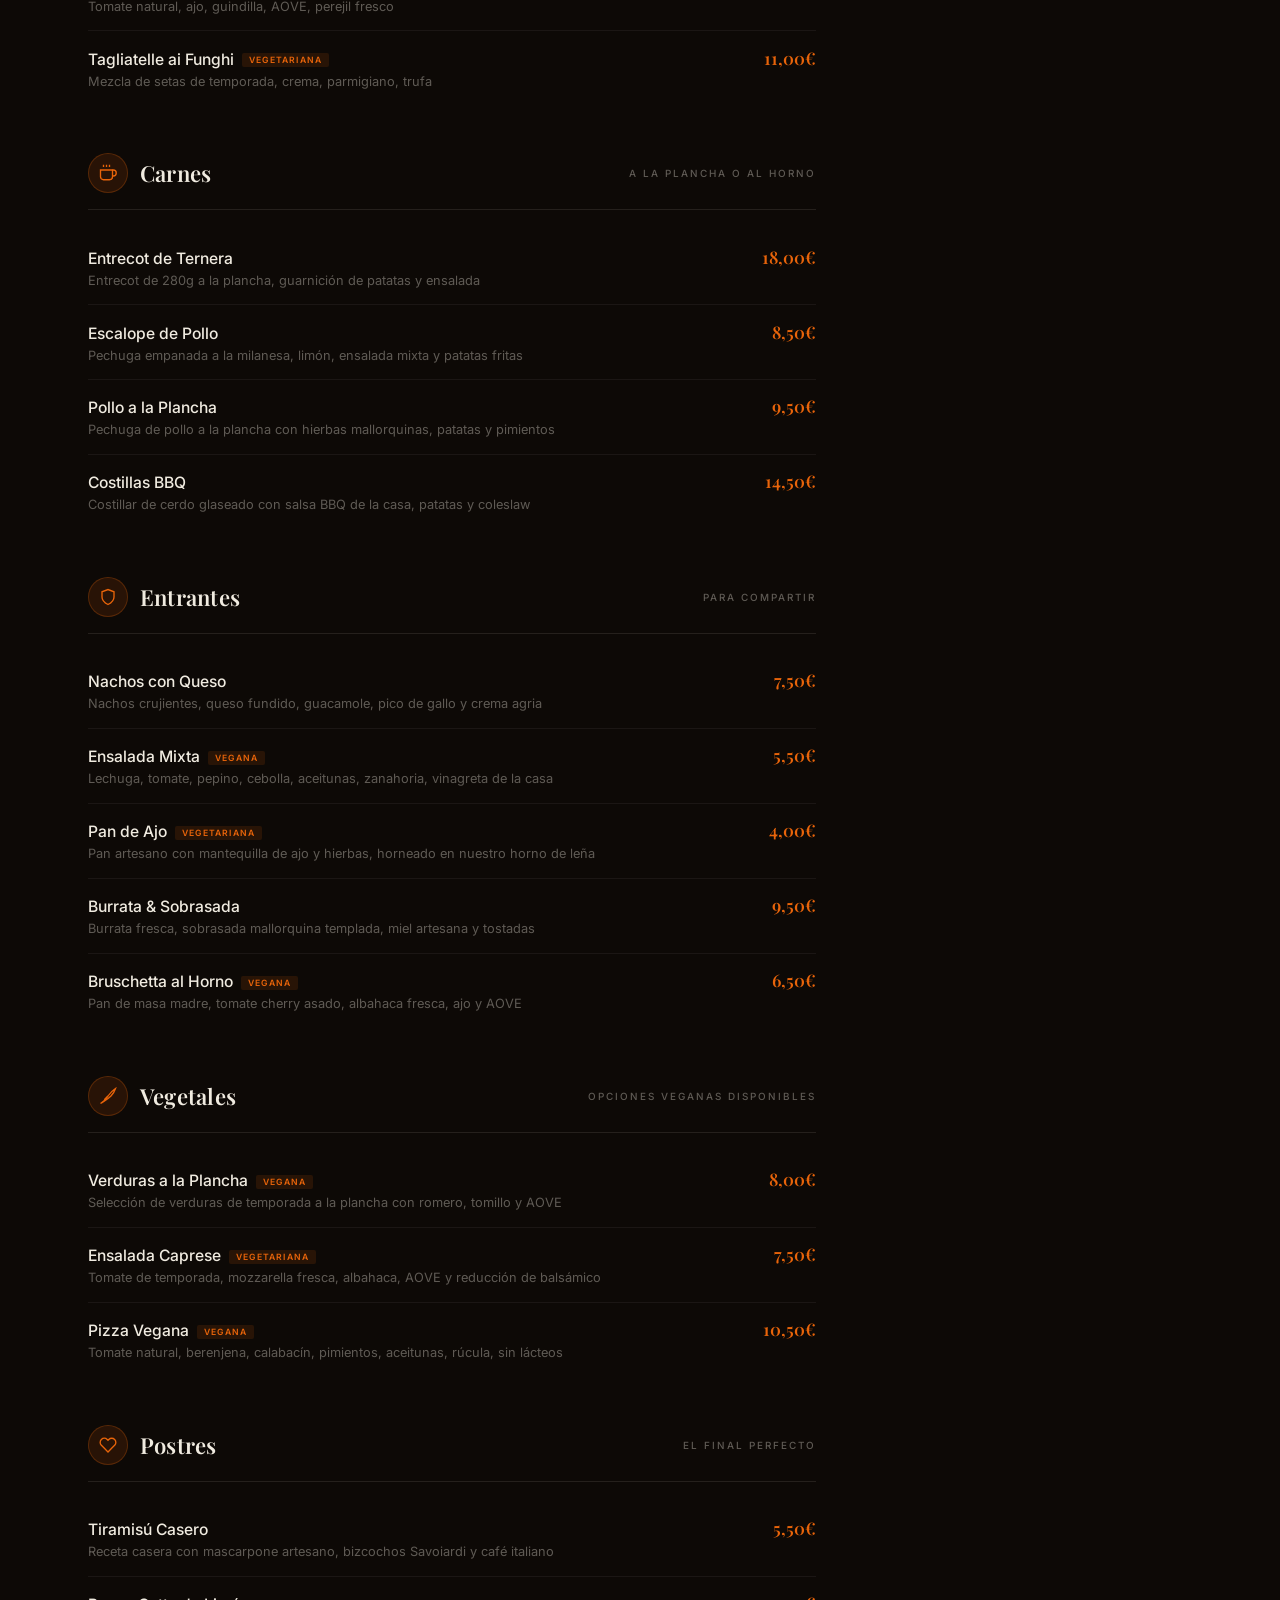
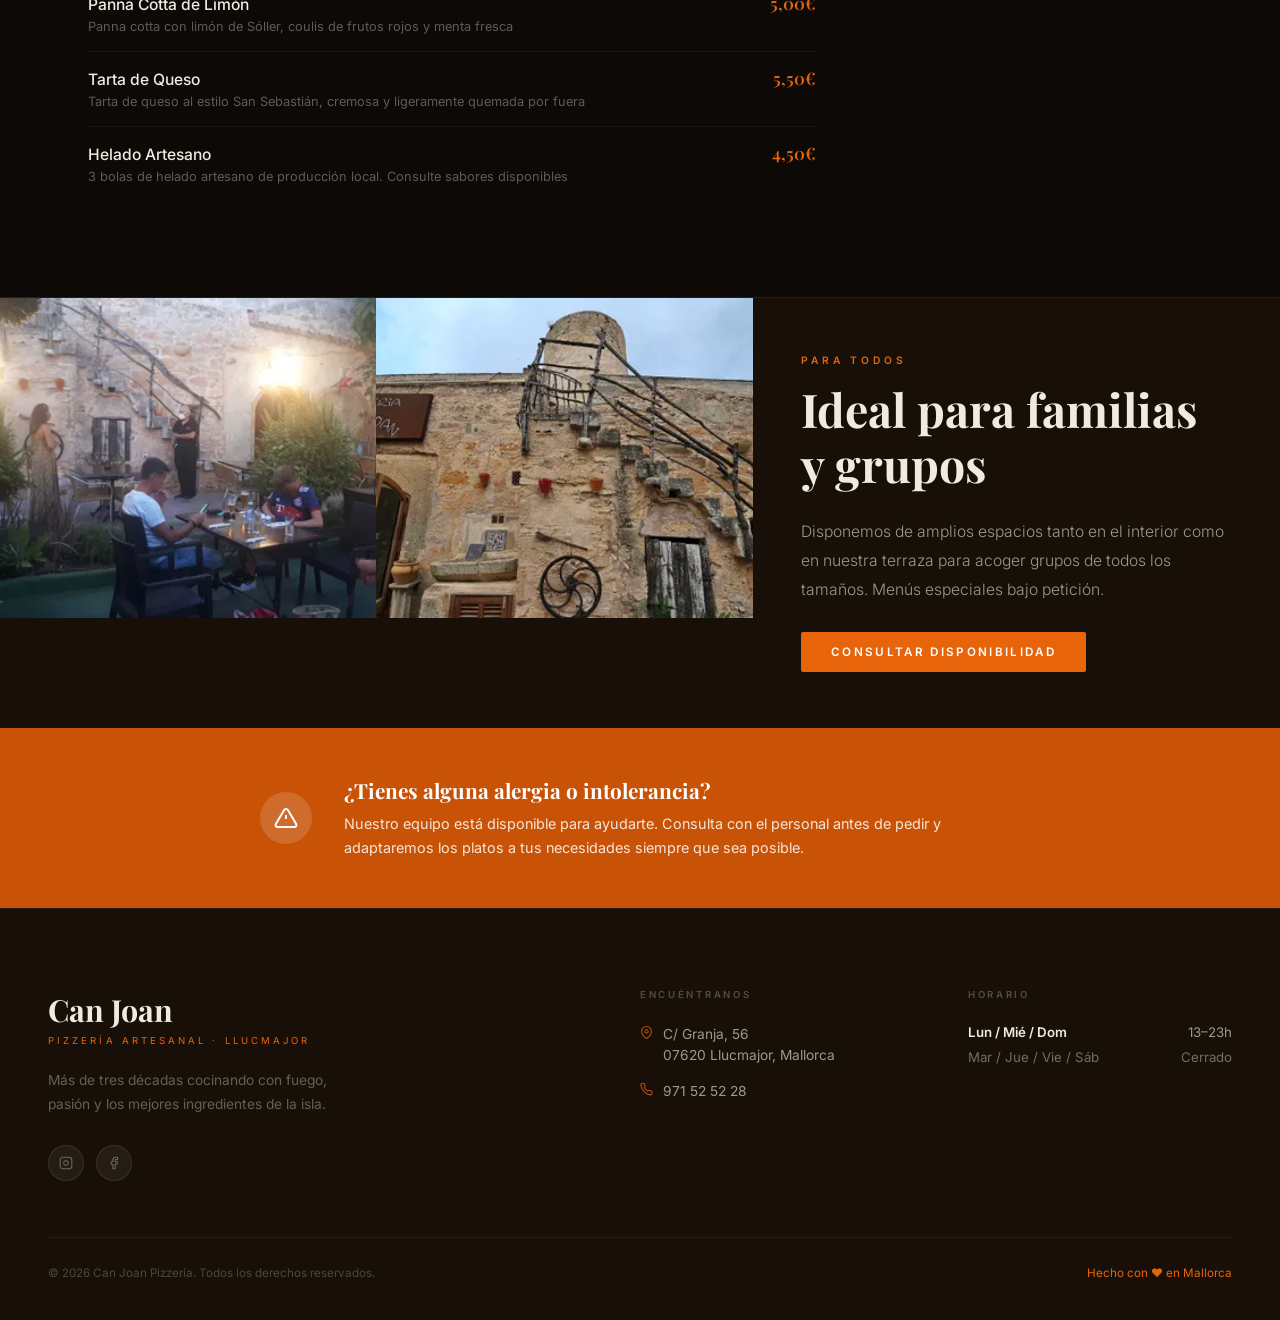
==== commit cce53c32: "frgrg" ====
--- a/carta.html
+++ b/carta.html
@@ -343,7 +343,7 @@
               <div class="mi-name">Spaghetti Bolognesa</div>
               <div class="mi-desc" data-es="Ragú de ternera cocinado lentamente, parmigiano reggiano, albahaca" data-en="Slow-cooked beef ragù, parmigiano reggiano, basil">Ragú de ternera cocinado lentamente, parmigiano reggiano, albahaca</div>
             </div>
-            <span class="mi-price">9,5€</span>
+            <span class="mi-price">9,50€</span>
           </div>
           <div class="mi">
             <div class="mi-body">
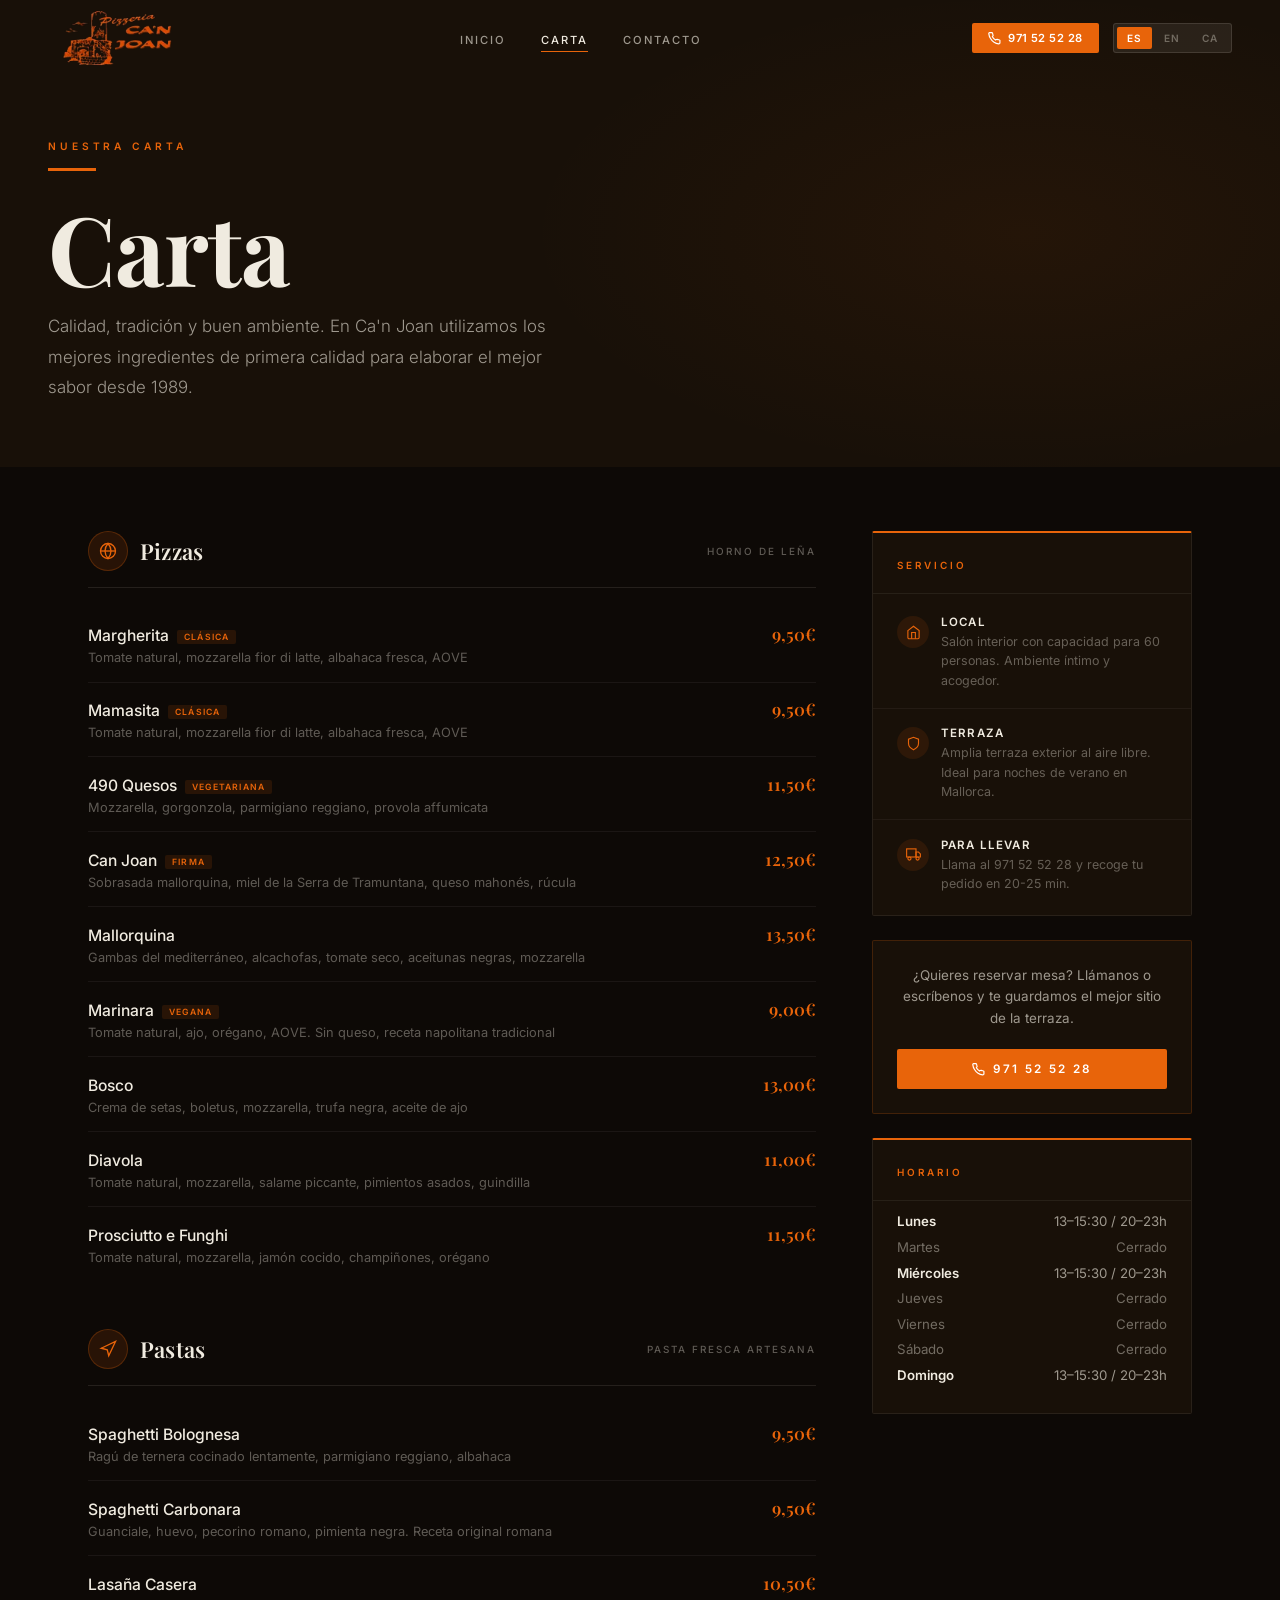
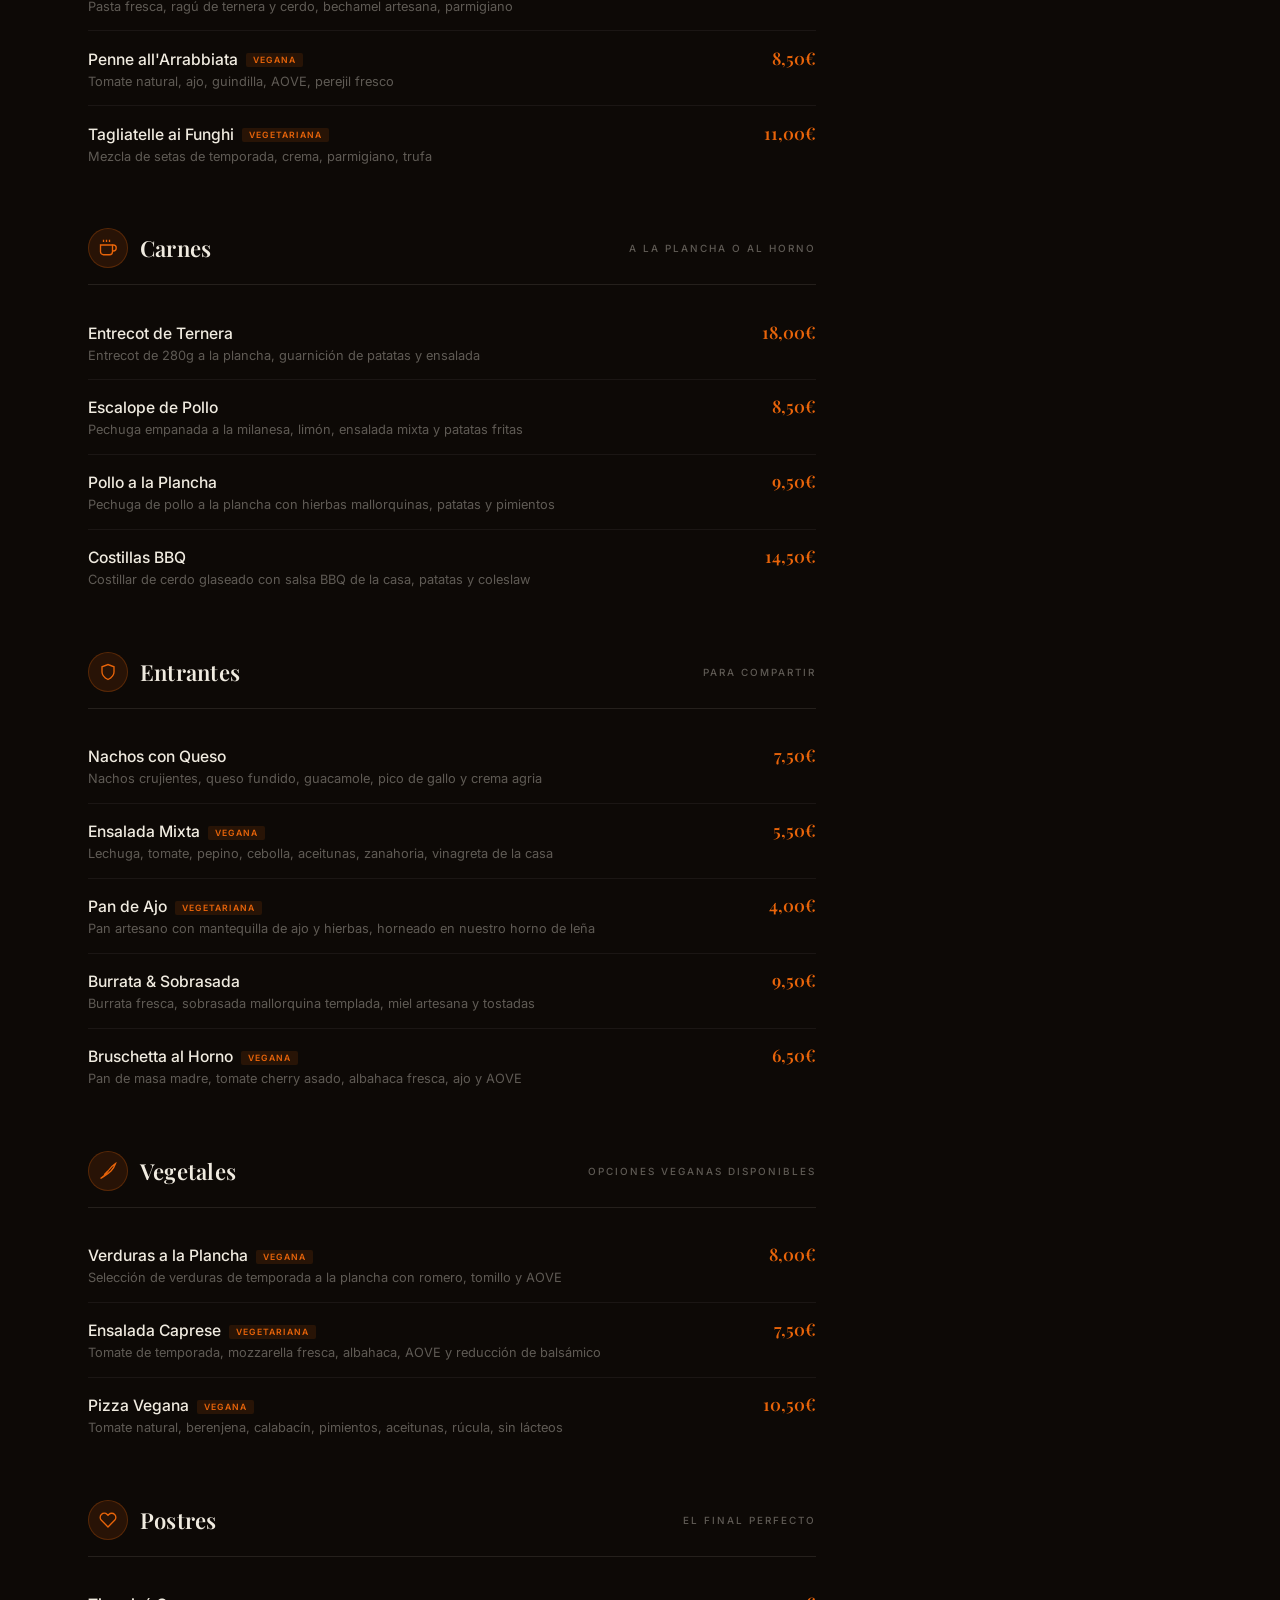
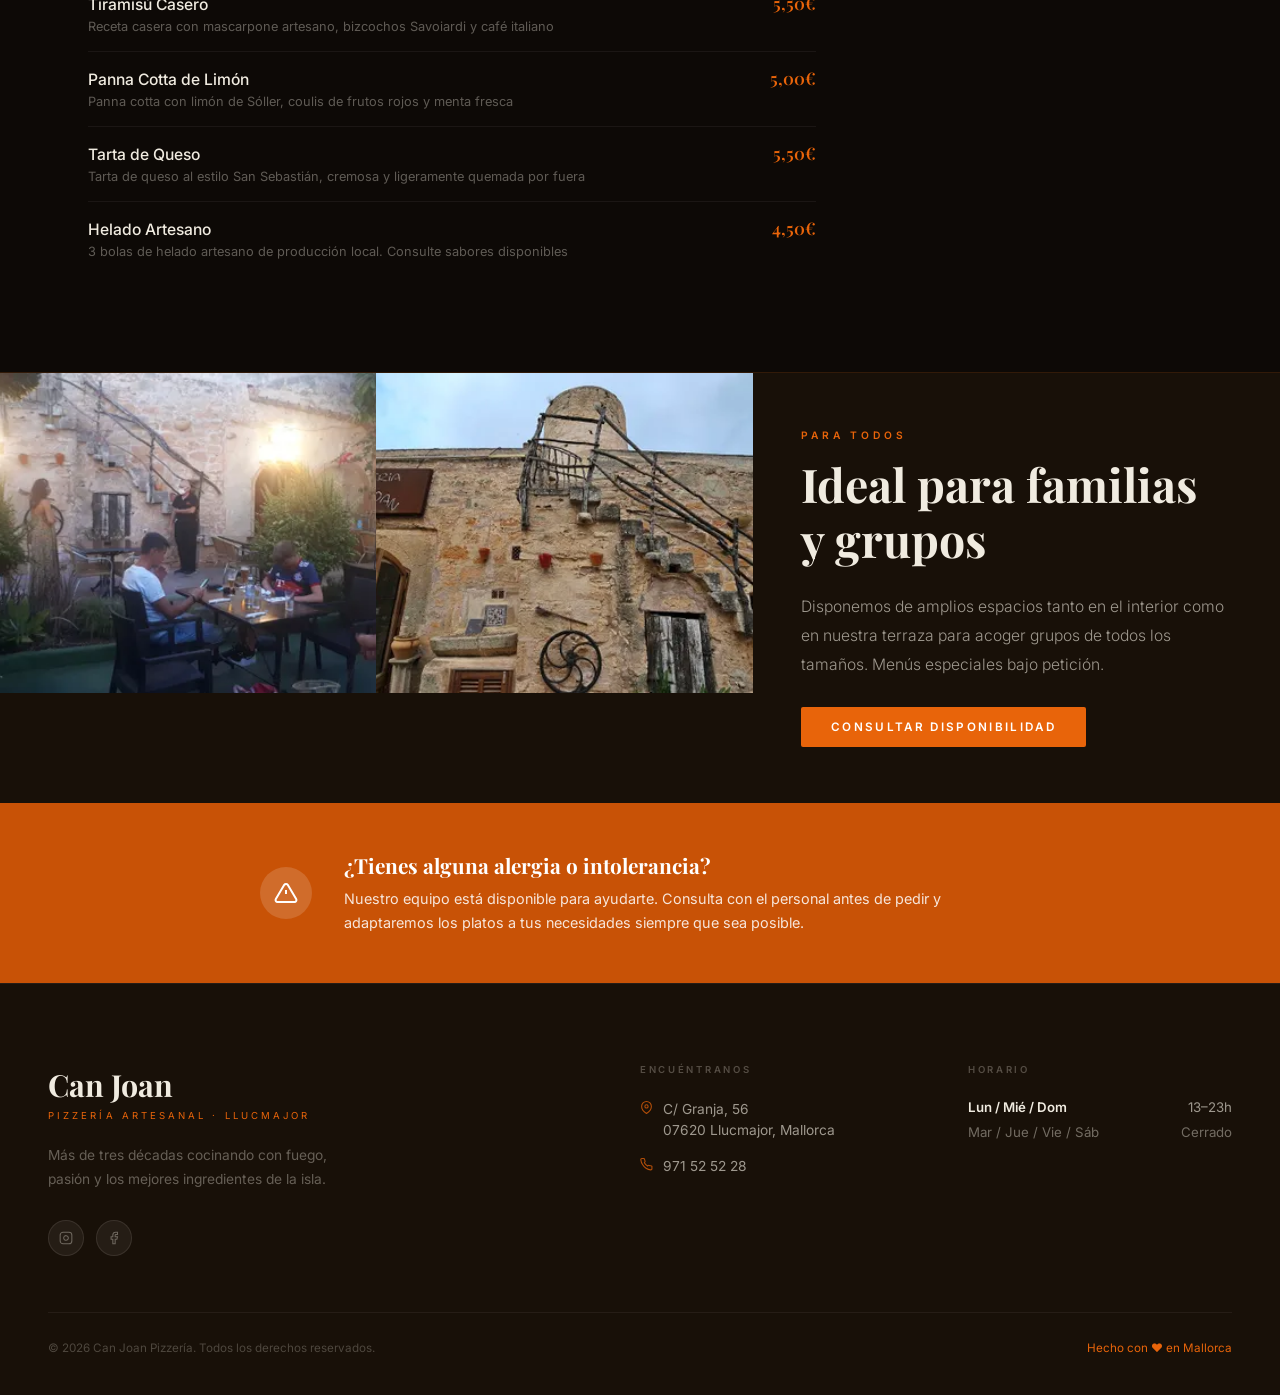
==== commit c5c0fa11: "Actualizacion_data" ====
--- a/carta.html
+++ b/carta.html
@@ -10,6 +10,7 @@
   <link rel="preconnect" href="https://fonts.gstatic.com" crossorigin>
   <link href="https://fonts.googleapis.com/css2?family=Playfair+Display:ital,wght@0,400;0,600;0,700;1,400;1,600&family=Inter:wght@300;400;500;600&display=swap" rel="stylesheet">
   <link rel="stylesheet" href="style.css">
+  <script src="data/menu.js"></script>
   <style>
     /* ══ MENU LAYOUT ══ */
     #menu { padding: 4rem 0 6rem; }
@@ -197,6 +198,12 @@
       flex-shrink: 0;
     }
     .btn-white:hover { background: var(--cr); transform: translateY(-2px); }
+
+    /* ══ MENU LOADING STATE ══ */
+    .menu-loading {
+      padding: 3rem 0; color: var(--cr3);
+      font-size: .9rem; text-align: center;
+    }
   </style>
 </head>
 <body>
@@ -208,9 +215,9 @@
   </a>
 
   <ul class="nav-links" role="list">
-    <li><a href="index.html" data-es="Inicio" data-en="Home">Inicio</a></li>
-    <li><a href="carta.html" class="act" data-es="Carta" data-en="Menu">Carta</a></li>
-    <li><a href="contacto.html" data-es="Contacto" data-en="Contact">Contacto</a></li>
+    <li><a href="index.html" data-es="Inicio" data-en="Home" data-ca="Inici">Inicio</a></li>
+    <li><a href="carta.html" class="act" data-es="Carta" data-en="Menu" data-ca="Carta">Carta</a></li>
+    <li><a href="contacto.html" data-es="Contacto" data-en="Contact" data-ca="Contacte">Contacto</a></li>
   </ul>
 
   <div class="nav-r">
@@ -221,6 +228,7 @@
     <div class="lt" role="group" aria-label="Idioma">
       <button id="btn-es" class="a" onclick="setLang('es')" aria-pressed="true">ES</button>
       <button id="btn-en" onclick="setLang('en')" aria-pressed="false">EN</button>
+      <button id="btn-ca" onclick="setLang('ca')" aria-pressed="false">CA</button>
     </div>
     <button class="hb" id="hbtn" aria-label="Abrir menú" aria-expanded="false" aria-controls="mob">
       <span></span><span></span><span></span>
@@ -229,24 +237,32 @@
 </nav>
 
 <div class="mob" id="mob" role="dialog" aria-modal="true">
-  <a href="index.html" data-es="Inicio" data-en="Home">Inicio</a>
-  <a href="carta.html" data-es="Carta" data-en="Menu">Carta</a>
-  <a href="contacto.html" data-es="Contacto" data-en="Contact">Contacto</a>
+  <a href="index.html" data-es="Inicio" data-en="Home" data-ca="Inici">Inicio</a>
+  <a href="carta.html" data-es="Carta" data-en="Menu" data-ca="Carta">Carta</a>
+  <a href="contacto.html" data-es="Contacto" data-en="Contact" data-ca="Contacte">Contacto</a>
   <div class="mob-lt">
     <button id="mob-btn-es" class="a" onclick="setLang('es')">ES</button>
     <button id="mob-btn-en" onclick="setLang('en')">EN</button>
+    <button id="mob-btn-ca" onclick="setLang('ca')">CA</button>
   </div>
 </div>
 
 <!-- ═══════════ PAGE HEADER ═══════════ -->
 <header class="page-hd">
   <div class="page-hd-in">
-    <span class="lbl fi" data-es="Nuestra Carta" data-en="Our Menu">Nuestra Carta</span>
+    <span class="lbl fi"
+          data-es="Nuestra Carta"
+          data-en="Our Menu"
+          data-ca="La nostra Carta">Nuestra Carta</span>
     <div class="page-hd-line"></div>
-    <h1 class="fi d1" data-es="Carta" data-en="Menu">Carta</h1>
+    <h1 class="fi d1"
+        data-es="Carta"
+        data-en="Menu"
+        data-ca="Carta">Carta</h1>
     <p class="fi d2"
        data-es="Calidad, tradición y buen ambiente. En Ca'n Joan utilizamos los mejores ingredientes de primera calidad para elaborar el mejor sabor desde 1989."
-       data-en="Quality, tradition and great atmosphere. At Ca'n Joan we use the finest quality ingredients to craft the best flavour since 1989.">
+       data-en="Quality, tradition and great atmosphere. At Ca'n Joan we use the finest quality ingredients to craft the best flavour since 1989."
+       data-ca="Qualitat, tradició i bon ambient. A Ca'n Joan feim servir els millors ingredients de primera qualitat per elaborar el millor sabor des de 1989.">
       Calidad, tradición y buen ambiente. En Ca'n Joan utilizamos los mejores ingredientes de primera calidad para elaborar el mejor sabor desde 1989.
     </p>
   </div>
@@ -256,298 +272,23 @@
 <main id="menu">
   <div class="menu-wrap">
 
-    <!-- LEFT: Categories -->
-    <div class="menu-main">
-
-      <!-- PIZZAS -->
-      <section class="cat-section fi" aria-label="Pizzas">
-        <div class="cat-head">
-          <div class="cat-icon">
-            <svg width="18" height="18" viewBox="0 0 24 24" fill="none" stroke="currentColor" stroke-width="1.8"><circle cx="12" cy="12" r="10"/><path d="M12 2a15.3 15.3 0 0 1 4 10 15.3 15.3 0 0 1-4 10 15.3 15.3 0 0 1-4-10 15.3 15.3 0 0 1 4-10z"/><path d="M2 12h20"/></svg>
-          </div>
-          <span class="cat-title" data-es="Pizzas" data-en="Pizzas">Pizzas</span>
-          <span class="cat-sub" data-es="horno de leña" data-en="wood-fired">horno de leña</span>
-        </div>
-        <div class="menu-list">
-          <div class="mi">
-            <div class="mi-body">
-              <div class="mi-name">Margherita<span class="mi-tag" data-es="Clásica" data-en="Classic">Clásica</span></div>
-              <div class="mi-desc" data-es="Tomate natural, mozzarella fior di latte, albahaca fresca, AOVE" data-en="Natural tomato, fior di latte mozzarella, fresh basil, EVOO">Tomate natural, mozzarella fior di latte, albahaca fresca, AOVE</div>
-            </div>
-            <span class="mi-price">9,50€</span>
-          </div>
-          <div class="mi">
-            <div class="mi-body">
-              <div class="mi-name">4 Quesos<span class="mi-tag" data-es="Vegetariana" data-en="Vegetarian">Vegetariana</span></div>
-              <div class="mi-desc" data-es="Mozzarella, gorgonzola, parmigiano reggiano, provola affumicata" data-en="Mozzarella, gorgonzola, parmigiano reggiano, smoked provola">Mozzarella, gorgonzola, parmigiano reggiano, provola affumicata</div>
-            </div>
-            <span class="mi-price">11,50€</span>
-          </div>
-          <div class="mi">
-            <div class="mi-body">
-              <div class="mi-name">Can Joan<span class="mi-tag" data-es="Firma" data-en="Signature">Firma</span></div>
-              <div class="mi-desc" data-es="Sobrasada mallorquina, miel de la Serra de Tramuntana, queso mahonés, rúcula" data-en="Mallorcan sobrasada, honey from Serra de Tramuntana, Mahón cheese, rocket">Sobrasada mallorquina, miel de la Serra de Tramuntana, queso mahonés, rúcula</div>
-            </div>
-            <span class="mi-price">12,50€</span>
-          </div>
-          <div class="mi">
-            <div class="mi-body">
-              <div class="mi-name">Mallorquina</div>
-              <div class="mi-desc" data-es="Gambas del mediterráneo, alcachofas, tomate seco, aceitunas negras, mozzarella" data-en="Mediterranean prawns, artichokes, sun-dried tomato, black olives, mozzarella">Gambas del mediterráneo, alcachofas, tomate seco, aceitunas negras, mozzarella</div>
-            </div>
-            <span class="mi-price">13,50€</span>
-          </div>
-          <div class="mi">
-            <div class="mi-body">
-              <div class="mi-name">Marinara<span class="mi-tag" data-es="Vegana" data-en="Vegan">Vegana</span></div>
-              <div class="mi-desc" data-es="Tomate natural, ajo, orégano, AOVE. Sin queso, receta napolitana tradicional" data-en="Natural tomato, garlic, oregano, EVOO. No cheese, traditional Neapolitan recipe">Tomate natural, ajo, orégano, AOVE. Sin queso, receta napolitana tradicional</div>
-            </div>
-            <span class="mi-price">9,00€</span>
-          </div>
-          <div class="mi">
-            <div class="mi-body">
-              <div class="mi-name">Bosco</div>
-              <div class="mi-desc" data-es="Crema de setas, boletus, mozzarella, trufa negra, aceite de ajo" data-en="Mushroom cream, porcini, mozzarella, black truffle, garlic oil">Crema de setas, boletus, mozzarella, trufa negra, aceite de ajo</div>
-            </div>
-            <span class="mi-price">13,00€</span>
-          </div>
-          <div class="mi">
-            <div class="mi-body">
-              <div class="mi-name">Diavola</div>
-              <div class="mi-desc" data-es="Tomate natural, mozzarella, salame piccante, pimientos asados, guindilla" data-en="Natural tomato, mozzarella, spicy salami, roasted peppers, chilli">Tomate natural, mozzarella, salame piccante, pimientos asados, guindilla</div>
-            </div>
-            <span class="mi-price">11,00€</span>
-          </div>
-          <div class="mi">
-            <div class="mi-body">
-              <div class="mi-name">Prosciutto e Funghi</div>
-              <div class="mi-desc" data-es="Tomate natural, mozzarella, jamón cocido, champiñones, orégano" data-en="Natural tomato, mozzarella, cooked ham, mushrooms, oregano">Tomate natural, mozzarella, jamón cocido, champiñones, orégano</div>
-            </div>
-            <span class="mi-price">11,50€</span>
-          </div>
-        </div>
-      </section>
-
-      <!-- PASTAS -->
-      <section class="cat-section fi" aria-label="Pastas">
-        <div class="cat-head">
-          <div class="cat-icon">
-            <svg width="18" height="18" viewBox="0 0 24 24" fill="none" stroke="currentColor" stroke-width="1.8"><path d="M3 11l19-9-9 19-2-8-8-2z"/></svg>
-          </div>
-          <span class="cat-title" data-es="Pastas" data-en="Pasta">Pastas</span>
-          <span class="cat-sub" data-es="pasta fresca artesana" data-en="artisan fresh pasta">pasta fresca artesana</span>
-        </div>
-        <div class="menu-list">
-          <div class="mi">
-            <div class="mi-body">
-              <div class="mi-name">Spaghetti Bolognesa</div>
-              <div class="mi-desc" data-es="Ragú de ternera cocinado lentamente, parmigiano reggiano, albahaca" data-en="Slow-cooked beef ragù, parmigiano reggiano, basil">Ragú de ternera cocinado lentamente, parmigiano reggiano, albahaca</div>
-            </div>
-            <span class="mi-price">9,50€</span>
-          </div>
-          <div class="mi">
-            <div class="mi-body">
-              <div class="mi-name">Spaghetti Carbonara</div>
-              <div class="mi-desc" data-es="Guanciale, huevo, pecorino romano, pimienta negra. Receta original romana" data-en="Guanciale, egg, pecorino romano, black pepper. Original Roman recipe">Guanciale, huevo, pecorino romano, pimienta negra. Receta original romana</div>
-            </div>
-            <span class="mi-price">9,50€</span>
-          </div>
-          <div class="mi">
-            <div class="mi-body">
-              <div class="mi-name">Lasaña Casera</div>
-              <div class="mi-desc" data-es="Pasta fresca, ragú de ternera y cerdo, bechamel artesana, parmigiano" data-en="Fresh pasta, beef and pork ragù, artisan béchamel, parmigiano">Pasta fresca, ragú de ternera y cerdo, bechamel artesana, parmigiano</div>
-            </div>
-            <span class="mi-price">10,50€</span>
-          </div>
-          <div class="mi">
-            <div class="mi-body">
-              <div class="mi-name">Penne all'Arrabbiata<span class="mi-tag" data-es="Vegana" data-en="Vegan">Vegana</span></div>
-              <div class="mi-desc" data-es="Tomate natural, ajo, guindilla, AOVE, perejil fresco" data-en="Natural tomato, garlic, chilli, EVOO, fresh parsley">Tomate natural, ajo, guindilla, AOVE, perejil fresco</div>
-            </div>
-            <span class="mi-price">8,50€</span>
-          </div>
-          <div class="mi">
-            <div class="mi-body">
-              <div class="mi-name">Tagliatelle ai Funghi<span class="mi-tag" data-es="Vegetariana" data-en="Vegetarian">Vegetariana</span></div>
-              <div class="mi-desc" data-es="Mezcla de setas de temporada, crema, parmigiano, trufa" data-en="Seasonal mushroom mix, cream, parmigiano, truffle">Mezcla de setas de temporada, crema, parmigiano, trufa</div>
-            </div>
-            <span class="mi-price">11,00€</span>
-          </div>
-        </div>
-      </section>
-
-      <!-- CARNES -->
-      <section class="cat-section fi" aria-label="Carnes">
-        <div class="cat-head">
-          <div class="cat-icon">
-            <svg width="18" height="18" viewBox="0 0 24 24" fill="none" stroke="currentColor" stroke-width="1.8"><path d="M18 8h1a4 4 0 0 1 0 8h-1"/><path d="M2 8h16v9a4 4 0 0 1-4 4H6a4 4 0 0 1-4-4V8z"/><line x1="6" y1="1" x2="6" y2="4"/><line x1="10" y1="1" x2="10" y2="4"/><line x1="14" y1="1" x2="14" y2="4"/></svg>
-          </div>
-          <span class="cat-title" data-es="Carnes" data-en="Meat">Carnes</span>
-          <span class="cat-sub" data-es="a la plancha o al horno" data-en="grilled or oven-baked">a la plancha o al horno</span>
-        </div>
-        <div class="menu-list">
-          <div class="mi">
-            <div class="mi-body">
-              <div class="mi-name">Entrecot de Ternera</div>
-              <div class="mi-desc" data-es="Entrecot de 280g a la plancha, guarnición de patatas y ensalada" data-en="280g grilled entrecôte, potato garnish and salad">Entrecot de 280g a la plancha, guarnición de patatas y ensalada</div>
-            </div>
-            <span class="mi-price">18,00€</span>
-          </div>
-          <div class="mi">
-            <div class="mi-body">
-              <div class="mi-name">Escalope de Pollo</div>
-              <div class="mi-desc" data-es="Pechuga empanada a la milanesa, limón, ensalada mixta y patatas fritas" data-en="Breaded chicken breast alla milanese, lemon, mixed salad and chips">Pechuga empanada a la milanesa, limón, ensalada mixta y patatas fritas</div>
-            </div>
-            <span class="mi-price">8,50€</span>
-          </div>
-          <div class="mi">
-            <div class="mi-body">
-              <div class="mi-name">Pollo a la Plancha</div>
-              <div class="mi-desc" data-es="Pechuga de pollo a la plancha con hierbas mallorquinas, patatas y pimientos" data-en="Grilled chicken breast with Mallorcan herbs, potatoes and peppers">Pechuga de pollo a la plancha con hierbas mallorquinas, patatas y pimientos</div>
-            </div>
-            <span class="mi-price">9,50€</span>
-          </div>
-          <div class="mi">
-            <div class="mi-body">
-              <div class="mi-name">Costillas BBQ</div>
-              <div class="mi-desc" data-es="Costillar de cerdo glaseado con salsa BBQ de la casa, patatas y coleslaw" data-en="Pork ribs glazed with house BBQ sauce, potatoes and coleslaw">Costillar de cerdo glaseado con salsa BBQ de la casa, patatas y coleslaw</div>
-            </div>
-            <span class="mi-price">14,50€</span>
-          </div>
-        </div>
-      </section>
-
-      <!-- ENTRANTES -->
-      <section class="cat-section fi" aria-label="Entrantes">
-        <div class="cat-head">
-          <div class="cat-icon">
-            <svg width="18" height="18" viewBox="0 0 24 24" fill="none" stroke="currentColor" stroke-width="1.8"><path d="M12 22s8-4 8-10V5l-8-3-8 3v7c0 6 8 10 8 10z"/></svg>
-          </div>
-          <span class="cat-title" data-es="Entrantes" data-en="Starters">Entrantes</span>
-          <span class="cat-sub" data-es="para compartir" data-en="to share">para compartir</span>
-        </div>
-        <div class="menu-list">
-          <div class="mi">
-            <div class="mi-body">
-              <div class="mi-name">Nachos con Queso</div>
-              <div class="mi-desc" data-es="Nachos crujientes, queso fundido, guacamole, pico de gallo y crema agria" data-en="Crispy nachos, melted cheese, guacamole, pico de gallo and sour cream">Nachos crujientes, queso fundido, guacamole, pico de gallo y crema agria</div>
-            </div>
-            <span class="mi-price">7,50€</span>
-          </div>
-          <div class="mi">
-            <div class="mi-body">
-              <div class="mi-name">Ensalada Mixta<span class="mi-tag" data-es="Vegana" data-en="Vegan">Vegana</span></div>
-              <div class="mi-desc" data-es="Lechuga, tomate, pepino, cebolla, aceitunas, zanahoria, vinagreta de la casa" data-en="Lettuce, tomato, cucumber, onion, olives, carrot, house vinaigrette">Lechuga, tomate, pepino, cebolla, aceitunas, zanahoria, vinagreta de la casa</div>
-            </div>
-            <span class="mi-price">5,50€</span>
-          </div>
-          <div class="mi">
-            <div class="mi-body">
-              <div class="mi-name">Pan de Ajo<span class="mi-tag" data-es="Vegetariana" data-en="Vegetarian">Vegetariana</span></div>
-              <div class="mi-desc" data-es="Pan artesano con mantequilla de ajo y hierbas, horneado en nuestro horno de leña" data-en="Artisan bread with garlic butter and herbs, baked in our wood-fired oven">Pan artesano con mantequilla de ajo y hierbas, horneado en nuestro horno de leña</div>
-            </div>
-            <span class="mi-price">4,00€</span>
-          </div>
-          <div class="mi">
-            <div class="mi-body">
-              <div class="mi-name">Burrata &amp; Sobrasada</div>
-              <div class="mi-desc" data-es="Burrata fresca, sobrasada mallorquina templada, miel artesana y tostadas" data-en="Fresh burrata, warm Mallorcan sobrasada, artisan honey and toast">Burrata fresca, sobrasada mallorquina templada, miel artesana y tostadas</div>
-            </div>
-            <span class="mi-price">9,50€</span>
-          </div>
-          <div class="mi">
-            <div class="mi-body">
-              <div class="mi-name">Bruschetta al Horno<span class="mi-tag" data-es="Vegana" data-en="Vegan">Vegana</span></div>
-              <div class="mi-desc" data-es="Pan de masa madre, tomate cherry asado, albahaca fresca, ajo y AOVE" data-en="Sourdough, roasted cherry tomatoes, fresh basil, garlic and EVOO">Pan de masa madre, tomate cherry asado, albahaca fresca, ajo y AOVE</div>
-            </div>
-            <span class="mi-price">6,50€</span>
-          </div>
-        </div>
-      </section>
-
-      <!-- VEGETALES -->
-      <section class="cat-section fi" aria-label="Vegetales">
-        <div class="cat-head">
-          <div class="cat-icon">
-            <svg width="18" height="18" viewBox="0 0 24 24" fill="none" stroke="currentColor" stroke-width="1.8"><path d="M2 22 C2 22 8 18 12 12 16 6 22 2 22 2 22 2 20 8 16 12 12 16 8 18 2 22Z"/><path d="M12 12 L7 17"/></svg>
-          </div>
-          <span class="cat-title" data-es="Vegetales" data-en="Vegetarian">Vegetales</span>
-          <span class="cat-sub" data-es="opciones veganas disponibles" data-en="vegan options available">opciones veganas disponibles</span>
-        </div>
-        <div class="menu-list">
-          <div class="mi">
-            <div class="mi-body">
-              <div class="mi-name">Verduras a la Plancha<span class="mi-tag" data-es="Vegana" data-en="Vegan">Vegana</span></div>
-              <div class="mi-desc" data-es="Selección de verduras de temporada a la plancha con romero, tomillo y AOVE" data-en="Selection of seasonal grilled vegetables with rosemary, thyme and EVOO">Selección de verduras de temporada a la plancha con romero, tomillo y AOVE</div>
-            </div>
-            <span class="mi-price">8,00€</span>
-          </div>
-          <div class="mi">
-            <div class="mi-body">
-              <div class="mi-name">Ensalada Caprese<span class="mi-tag" data-es="Vegetariana" data-en="Vegetarian">Vegetariana</span></div>
-              <div class="mi-desc" data-es="Tomate de temporada, mozzarella fresca, albahaca, AOVE y reducción de balsámico" data-en="Seasonal tomato, fresh mozzarella, basil, EVOO and balsamic reduction">Tomate de temporada, mozzarella fresca, albahaca, AOVE y reducción de balsámico</div>
-            </div>
-            <span class="mi-price">7,50€</span>
-          </div>
-          <div class="mi">
-            <div class="mi-body">
-              <div class="mi-name">Pizza Vegana<span class="mi-tag" data-es="Vegana" data-en="Vegan">Vegana</span></div>
-              <div class="mi-desc" data-es="Tomate natural, berenjena, calabacín, pimientos, aceitunas, rúcula, sin lácteos" data-en="Natural tomato, aubergine, courgette, peppers, olives, rocket, dairy-free">Tomate natural, berenjena, calabacín, pimientos, aceitunas, rúcula, sin lácteos</div>
-            </div>
-            <span class="mi-price">10,50€</span>
-          </div>
-        </div>
-      </section>
-
-      <!-- POSTRES -->
-      <section class="cat-section fi" aria-label="Postres">
-        <div class="cat-head">
-          <div class="cat-icon">
-            <svg width="18" height="18" viewBox="0 0 24 24" fill="none" stroke="currentColor" stroke-width="1.8"><path d="M20.84 4.61a5.5 5.5 0 0 0-7.78 0L12 5.67l-1.06-1.06a5.5 5.5 0 0 0-7.78 7.78l1.06 1.06L12 21.23l7.78-7.78 1.06-1.06a5.5 5.5 0 0 0 0-7.78z"/></svg>
-          </div>
-          <span class="cat-title" data-es="Postres" data-en="Desserts">Postres</span>
-          <span class="cat-sub" data-es="el final perfecto" data-en="the perfect ending">el final perfecto</span>
-        </div>
-        <div class="menu-list">
-          <div class="mi">
-            <div class="mi-body">
-              <div class="mi-name">Tiramisú Casero</div>
-              <div class="mi-desc" data-es="Receta casera con mascarpone artesano, bizcochos Savoiardi y café italiano" data-en="Home recipe with artisan mascarpone, Savoiardi biscuits and Italian coffee">Receta casera con mascarpone artesano, bizcochos Savoiardi y café italiano</div>
-            </div>
-            <span class="mi-price">5,50€</span>
-          </div>
-          <div class="mi">
-            <div class="mi-body">
-              <div class="mi-name">Panna Cotta de Limón</div>
-              <div class="mi-desc" data-es="Panna cotta con limón de Sóller, coulis de frutos rojos y menta fresca" data-en="Panna cotta with Sóller lemon, red fruit coulis and fresh mint">Panna cotta con limón de Sóller, coulis de frutos rojos y menta fresca</div>
-            </div>
-            <span class="mi-price">5,00€</span>
-          </div>
-          <div class="mi">
-            <div class="mi-body">
-              <div class="mi-name">Tarta de Queso</div>
-              <div class="mi-desc" data-es="Tarta de queso al estilo San Sebastián, cremosa y ligeramente quemada por fuera" data-en="San Sebastián-style cheesecake, creamy and lightly burnt on the outside">Tarta de queso al estilo San Sebastián, cremosa y ligeramente quemada por fuera</div>
-            </div>
-            <span class="mi-price">5,50€</span>
-          </div>
-          <div class="mi">
-            <div class="mi-body">
-              <div class="mi-name">Helado Artesano</div>
-              <div class="mi-desc" data-es="3 bolas de helado artesano de producción local. Consulte sabores disponibles" data-en="3 scoops of artisan ice cream, locally produced. Ask for available flavours">3 bolas de helado artesano de producción local. Consulte sabores disponibles</div>
-            </div>
-            <span class="mi-price">4,50€</span>
-          </div>
-        </div>
-      </section>
-
-    </div><!-- /menu-main -->
+    <!-- LEFT: Categories (rendered dynamically from data/menu.json) -->
+    <div id="menu-main" class="menu-main">
+      <p class="menu-loading"
+         data-es="Cargando carta…"
+         data-en="Loading menu…"
+         data-ca="Carregant la carta…">Cargando carta…</p>
+    </div>
 
     <!-- RIGHT: Sidebar -->
     <aside class="menu-sidebar" aria-label="Información del servicio">
 
       <div class="sidebar-box fi">
         <div class="sb-head">
-          <span class="sb-title" data-es="Servicio" data-en="Service">Servicio</span>
+          <span class="sb-title"
+                data-es="Servicio"
+                data-en="Service"
+                data-ca="Servei">Servicio</span>
         </div>
         <div class="sb-body">
           <div class="sb-item">
@@ -555,10 +296,14 @@
               <svg width="15" height="15" viewBox="0 0 24 24" fill="none" stroke="currentColor" stroke-width="1.8"><path d="M3 9l9-7 9 7v11a2 2 0 0 1-2 2H5a2 2 0 0 1-2-2z"/><polyline points="9 22 9 12 15 12 15 22"/></svg>
             </div>
             <div>
-              <span class="sb-item-title" data-es="Local" data-en="Indoor">Local</span>
+              <span class="sb-item-title"
+                    data-es="Local"
+                    data-en="Indoor"
+                    data-ca="Local">Local</span>
               <p class="sb-item-desc"
                  data-es="Salón interior con capacidad para 60 personas. Ambiente íntimo y acogedor."
-                 data-en="Indoor dining room with capacity for 60 people. Intimate and welcoming atmosphere.">
+                 data-en="Indoor dining room with capacity for 60 people. Intimate and welcoming atmosphere."
+                 data-ca="Saló interior amb capacitat per a 60 persones. Ambient íntim i acollidor.">
                 Salón interior con capacidad para 60 personas. Ambiente íntimo y acogedor.
               </p>
             </div>
@@ -568,10 +313,14 @@
               <svg width="15" height="15" viewBox="0 0 24 24" fill="none" stroke="currentColor" stroke-width="1.8"><path d="M12 22s8-4 8-10V5l-8-3-8 3v7c0 6 8 10 8 10z"/></svg>
             </div>
             <div>
-              <span class="sb-item-title" data-es="Terraza" data-en="Terrace">Terraza</span>
+              <span class="sb-item-title"
+                    data-es="Terraza"
+                    data-en="Terrace"
+                    data-ca="Terrassa">Terraza</span>
               <p class="sb-item-desc"
                  data-es="Amplia terraza exterior al aire libre. Ideal para noches de verano en Mallorca."
-                 data-en="Large outdoor terrace. Perfect for summer evenings in Mallorca.">
+                 data-en="Large outdoor terrace. Perfect for summer evenings in Mallorca."
+                 data-ca="Àmplia terrassa exterior a l'aire lliure. Ideal per a les nits d'estiu a Mallorca.">
                 Amplia terraza exterior al aire libre. Ideal para noches de verano en Mallorca.
               </p>
             </div>
@@ -581,10 +330,14 @@
               <svg width="15" height="15" viewBox="0 0 24 24" fill="none" stroke="currentColor" stroke-width="1.8"><rect x="1" y="3" width="15" height="13"/><polygon points="16 8 20 8 23 11 23 16 16 16 16 8"/><circle cx="5.5" cy="18.5" r="2.5"/><circle cx="18.5" cy="18.5" r="2.5"/></svg>
             </div>
             <div>
-              <span class="sb-item-title" data-es="Para Llevar" data-en="Takeaway">Para Llevar</span>
+              <span class="sb-item-title"
+                    data-es="Para Llevar"
+                    data-en="Takeaway"
+                    data-ca="Per endur">Para Llevar</span>
               <p class="sb-item-desc"
                  data-es="Llama al 971 52 52 28 y recoge tu pedido en 20-25 min."
-                 data-en="Call 971 52 52 28 and collect your order in 20-25 min.">
+                 data-en="Call 971 52 52 28 and collect your order in 20-25 min."
+                 data-ca="Truca al 971 52 52 28 i recull la teva comanda en 20-25 min.">
                 Llama al 971 52 52 28 y recoge tu pedido en 20-25 min.
               </p>
             </div>
@@ -594,27 +347,52 @@
 
       <div class="sb-cta fi d1">
         <p data-es="¿Quieres reservar mesa? Llámanos o escríbenos y te guardamos el mejor sitio de la terraza."
-           data-en="Want to book a table? Call us or write to us and we'll save you the best spot on the terrace.">
+           data-en="Want to book a table? Call us or write to us and we'll save you the best spot on the terrace."
+           data-ca="Voleu reservar taula? Cridau-nos o escriviu-nos i us guardarem el millor lloc de la terrassa.">
           ¿Quieres reservar mesa? Llámanos o escríbenos y te guardamos el mejor sitio de la terraza.
         </p>
         <a href="tel:971525228" class="btn-primary">
           <svg width="13" height="13" viewBox="0 0 24 24" fill="none" stroke="currentColor" stroke-width="2.2"><path d="M22 16.92v3a2 2 0 0 1-2.18 2 19.79 19.79 0 0 1-8.63-3.07A19.5 19.5 0 0 1 4.69 12 19.79 19.79 0 0 1 1.56 3.41 2 2 0 0 1 3.53 1h3a2 2 0 0 1 2 1.72c.127.96.361 1.903.7 2.81a2 2 0 0 1-.45 2.11L8.09 8.91a16 16 0 0 0 6 6l.81-.81a2 2 0 0 1 2.11-.45 12.84 12.84 0 0 0 2.81.7A2 2 0 0 1 22 16.92z"/></svg>
-          <span data-es="971 52 52 28" data-en="971 52 52 28">971 52 52 28</span>
+          <span data-es="971 52 52 28" data-en="971 52 52 28" data-ca="971 52 52 28">971 52 52 28</span>
         </a>
       </div>
 
       <div class="sidebar-box fi d2">
         <div class="sb-head">
-          <span class="sb-title" data-es="Horario" data-en="Hours">Horario</span>
+          <span class="sb-title"
+                data-es="Horario"
+                data-en="Hours"
+                data-ca="Horari">Horario</span>
         </div>
         <div class="sb-body" style="padding: .75rem 1.5rem 1.25rem;">
-          <div class="fhr hl"><span class="day" data-es="Lunes" data-en="Monday">Lunes</span><span>13–15:30 / 20–23h</span></div>
-          <div class="fhr"><span class="day" data-es="Martes" data-en="Tuesday">Martes</span><span data-es="Cerrado" data-en="Closed">Cerrado</span></div>
-          <div class="fhr hl"><span class="day" data-es="Miércoles" data-en="Wednesday">Miércoles</span><span>13–15:30 / 20–23h</span></div>
-          <div class="fhr"><span class="day" data-es="Jueves" data-en="Thursday">Jueves</span><span data-es="Cerrado" data-en="Closed">Cerrado</span></div>
-          <div class="fhr"><span class="day" data-es="Viernes" data-en="Friday">Viernes</span><span data-es="Cerrado" data-en="Closed">Cerrado</span></div>
-          <div class="fhr"><span class="day" data-es="Sábado" data-en="Saturday">Sábado</span><span data-es="Cerrado" data-en="Closed">Cerrado</span></div>
-          <div class="fhr hl"><span class="day" data-es="Domingo" data-en="Sunday">Domingo</span><span>13–15:30 / 20–23h</span></div>
+          <div class="fhr hl">
+            <span class="day" data-es="Lunes" data-en="Monday" data-ca="Dilluns">Lunes</span>
+            <span>13–15:30 / 20–23h</span>
+          </div>
+          <div class="fhr">
+            <span class="day" data-es="Martes" data-en="Tuesday" data-ca="Dimarts">Martes</span>
+            <span data-es="Cerrado" data-en="Closed" data-ca="Tancat">Cerrado</span>
+          </div>
+          <div class="fhr hl">
+            <span class="day" data-es="Miércoles" data-en="Wednesday" data-ca="Dimecres">Miércoles</span>
+            <span>13–15:30 / 20–23h</span>
+          </div>
+          <div class="fhr">
+            <span class="day" data-es="Jueves" data-en="Thursday" data-ca="Dijous">Jueves</span>
+            <span data-es="Cerrado" data-en="Closed" data-ca="Tancat">Cerrado</span>
+          </div>
+          <div class="fhr">
+            <span class="day" data-es="Viernes" data-en="Friday" data-ca="Divendres">Viernes</span>
+            <span data-es="Cerrado" data-en="Closed" data-ca="Tancat">Cerrado</span>
+          </div>
+          <div class="fhr">
+            <span class="day" data-es="Sábado" data-en="Saturday" data-ca="Dissabte">Sábado</span>
+            <span data-es="Cerrado" data-en="Closed" data-ca="Tancat">Cerrado</span>
+          </div>
+          <div class="fhr hl">
+            <span class="day" data-es="Domingo" data-en="Sunday" data-ca="Diumenge">Domingo</span>
+            <span>13–15:30 / 20–23h</span>
+          </div>
         </div>
       </div>
 
@@ -633,19 +411,26 @@
       <img src="Imagenes_CanJoan/google_place_ChIJ_api56q7lxIRGHcfplzggdo_photo_3.webp" alt="Terraza exterior de Can Joan" loading="lazy">
     </div>
     <div class="fam-text fi d2">
-      <span class="lbl" data-es="Para todos" data-en="For everyone">Para todos</span>
+      <span class="lbl"
+            data-es="Para todos"
+            data-en="For everyone"
+            data-ca="Per a tothom">Para todos</span>
       <h2 class="sec-h2"
           data-es="Ideal para familias<br>y grupos"
-          data-en="Perfect for families<br>and groups">
+          data-en="Perfect for families<br>and groups"
+          data-ca="Ideal per a famílies<br>i grups">
         Ideal para familias<br>y grupos
       </h2>
       <p class="body-txt"
          data-es="Disponemos de amplios espacios tanto en el interior como en nuestra terraza para acoger grupos de todos los tamaños. Menús especiales bajo petición."
-         data-en="We have spacious areas both indoors and on our terrace to accommodate groups of all sizes. Special group menus available on request.">
+         data-en="We have spacious areas both indoors and on our terrace to accommodate groups of all sizes. Special group menus available on request."
+         data-ca="Disposam d'amplis espais tant a l'interior com a la nostra terrassa per acollir grups de totes les mides. Menús especials a petició.">
         Disponemos de amplios espacios tanto en el interior como en nuestra terraza para acoger grupos de todos los tamaños. Menús especiales bajo petición.
       </p>
       <a href="contacto.html" class="btn-primary" style="margin-top:.5rem; align-self: flex-start;"
-         data-es="Consultar disponibilidad" data-en="Check availability">
+         data-es="Consultar disponibilidad"
+         data-en="Check availability"
+         data-ca="Consultar disponibilitat">
         Consultar disponibilidad
       </a>
     </div>
@@ -659,9 +444,12 @@
       <svg width="24" height="24" viewBox="0 0 24 24" fill="none" stroke="currentColor" stroke-width="2"><path d="M10.29 3.86L1.82 18a2 2 0 0 0 1.71 3h16.94a2 2 0 0 0 1.71-3L13.71 3.86a2 2 0 0 0-3.42 0z"/><line x1="12" y1="9" x2="12" y2="13"/><line x1="12" y1="17" x2="12.01" y2="17"/></svg>
     </div>
     <div class="allergy-body">
-      <h3 data-es="¿Tienes alguna alergia o intolerancia?" data-en="Do you have any allergies or intolerances?">¿Tienes alguna alergia o intolerancia?</h3>
+      <h3 data-es="¿Tienes alguna alergia o intolerancia?"
+          data-en="Do you have any allergies or intolerances?"
+          data-ca="Tens alguna al·lèrgia o intolerància?">¿Tienes alguna alergia o intolerancia?</h3>
       <p data-es="Nuestro equipo está disponible para ayudarte. Consulta con el personal antes de pedir y adaptaremos los platos a tus necesidades siempre que sea posible."
-         data-en="Our team is available to help you. Consult with staff before ordering and we'll adapt dishes to your needs whenever possible.">
+         data-en="Our team is available to help you. Consult with staff before ordering and we'll adapt dishes to your needs whenever possible."
+         data-ca="El nostre equip està disponible per ajudar-te. Consulta el personal abans de demanar i adaptarem els plats a les teves necessitats sempre que sigui possible.">
         Nuestro equipo está disponible para ayudarte. Consulta con el personal antes de pedir y adaptaremos los platos a tus necesidades siempre que sea posible.
       </p>
     </div>
@@ -673,10 +461,14 @@
   <div class="foot-g">
     <div class="fi">
       <span class="foot-logo">Can Joan</span>
-      <span class="foot-sub" data-es="Pizzería Artesanal · Llucmajor" data-en="Artisan Pizzeria · Llucmajor">Pizzería Artesanal · Llucmajor</span>
+      <span class="foot-sub"
+            data-es="Pizzería Artesanal · Llucmajor"
+            data-en="Artisan Pizzeria · Llucmajor"
+            data-ca="Pizzeria Artesanal · Llucmajor">Pizzería Artesanal · Llucmajor</span>
       <p class="foot-p"
          data-es="Más de tres décadas cocinando con fuego, pasión y los mejores ingredientes de la isla."
-         data-en="Over three decades cooking with fire, passion, and the finest ingredients on the island.">
+         data-en="Over three decades cooking with fire, passion, and the finest ingredients on the island."
+         data-ca="Més de tres dècades cuinant amb foc, passió i els millors ingredients de l'illa.">
         Más de tres décadas cocinando con fuego, pasión y los mejores ingredientes de la isla.
       </p>
       <div class="soc">
@@ -685,62 +477,195 @@
       </div>
     </div>
     <div class="fi d1">
-      <span class="fcol-t" data-es="Encuéntranos" data-en="Find Us">Encuéntranos</span>
+      <span class="fcol-t"
+            data-es="Encuéntranos"
+            data-en="Find Us"
+            data-ca="Trobeu-nos">Encuéntranos</span>
       <div class="finfo"><svg width="13" height="13" viewBox="0 0 24 24" fill="none" stroke="currentColor" stroke-width="2"><path d="M21 10c0 7-9 13-9 13s-9-6-9-13a9 9 0 0 1 18 0z"/><circle cx="12" cy="10" r="3"/></svg><span>C/ Granja, 56<br>07620 Llucmajor, Mallorca</span></div>
       <div class="finfo"><svg width="13" height="13" viewBox="0 0 24 24" fill="none" stroke="currentColor" stroke-width="2"><path d="M22 16.92v3a2 2 0 0 1-2.18 2 19.79 19.79 0 0 1-8.63-3.07A19.5 19.5 0 0 1 4.69 12 19.79 19.79 0 0 1 1.56 3.41 2 2 0 0 1 3.53 1h3a2 2 0 0 1 2 1.72c.127.96.361 1.903.7 2.81a2 2 0 0 1-.45 2.11L8.09 8.91a16 16 0 0 0 6 6l.81-.81a2 2 0 0 1 2.11-.45 12.84 12.84 0 0 0 2.81.7A2 2 0 0 1 22 16.92z"/></svg><a href="tel:971525228">971 52 52 28</a></div>
     </div>
     <div class="fi d2">
-      <span class="fcol-t" data-es="Horario" data-en="Hours">Horario</span>
-      <div class="fhr hl"><span class="day" data-es="Lun / Mié / Dom" data-en="Mon / Wed / Sun">Lun / Mié / Dom</span><span>13–23h</span></div>
-      <div class="fhr"><span class="day" data-es="Mar / Jue / Vie / Sáb" data-en="Tue / Thu / Fri / Sat">Mar / Jue / Vie / Sáb</span><span data-es="Cerrado" data-en="Closed">Cerrado</span></div>
+      <span class="fcol-t"
+            data-es="Horario"
+            data-en="Hours"
+            data-ca="Horari">Horario</span>
+      <div class="fhr hl">
+        <span class="day" data-es="Lun / Mié / Dom" data-en="Mon / Wed / Sun" data-ca="Dll / Dim / Diu">Lun / Mié / Dom</span>
+        <span>13–23h</span>
+      </div>
+      <div class="fhr">
+        <span class="day" data-es="Mar / Jue / Vie / Sáb" data-en="Tue / Thu / Fri / Sat" data-ca="Dmt / Dij / Div / Dis">Mar / Jue / Vie / Sáb</span>
+        <span data-es="Cerrado" data-en="Closed" data-ca="Tancat">Cerrado</span>
+      </div>
     </div>
   </div>
   <div class="fbot">
-    <p class="fcopy">&copy; 2026 Can Joan Pizzería. <span data-es="Todos los derechos reservados." data-en="All rights reserved.">Todos los derechos reservados.</span></p>
-    <p class="fmade"><span data-es="Hecho con " data-en="Made with ">Hecho con </span><span>♥</span><span data-es=" en Mallorca" data-en=" in Mallorca"> en Mallorca</span></p>
+    <p class="fcopy">&copy; 2026 Can Joan Pizzería. <span data-es="Todos los derechos reservados." data-en="All rights reserved." data-ca="Tots els drets reservats.">Todos los derechos reservados.</span></p>
+    <p class="fmade">
+      <span data-es="Hecho con " data-en="Made with " data-ca="Fet amb ">Hecho con </span>
+      <span>♥</span>
+      <span data-es=" en Mallorca" data-en=" in Mallorca" data-ca=" a Mallorca"> en Mallorca</span>
+    </p>
   </div>
 </footer>
 
 <script>
   let lang = localStorage.getItem('cj-lang') || 'es';
+  let menuData = null;
+
+  /* ── SVG icons keyed by name ── */
+  const ICONS = {
+    pizza:  '<svg width="18" height="18" viewBox="0 0 24 24" fill="none" stroke="currentColor" stroke-width="1.8"><circle cx="12" cy="12" r="10"/><path d="M12 2a15.3 15.3 0 0 1 4 10 15.3 15.3 0 0 1-4 10 15.3 15.3 0 0 1-4-10 15.3 15.3 0 0 1 4-10z"/><path d="M2 12h20"/></svg>',
+    pasta:  '<svg width="18" height="18" viewBox="0 0 24 24" fill="none" stroke="currentColor" stroke-width="1.8"><path d="M3 11l19-9-9 19-2-8-8-2z"/></svg>',
+    meat:   '<svg width="18" height="18" viewBox="0 0 24 24" fill="none" stroke="currentColor" stroke-width="1.8"><path d="M18 8h1a4 4 0 0 1 0 8h-1"/><path d="M2 8h16v9a4 4 0 0 1-4 4H6a4 4 0 0 1-4-4V8z"/><line x1="6" y1="1" x2="6" y2="4"/><line x1="10" y1="1" x2="10" y2="4"/><line x1="14" y1="1" x2="14" y2="4"/></svg>',
+    shield: '<svg width="18" height="18" viewBox="0 0 24 24" fill="none" stroke="currentColor" stroke-width="1.8"><path d="M12 22s8-4 8-10V5l-8-3-8 3v7c0 6 8 10 8 10z"/></svg>',
+    leaf:   '<svg width="18" height="18" viewBox="0 0 24 24" fill="none" stroke="currentColor" stroke-width="1.8"><path d="M2 22 C2 22 8 18 12 12 16 6 22 2 22 2 22 2 20 8 16 12 12 16 8 18 2 22Z"/><path d="M12 12 L7 17"/></svg>',
+    heart:  '<svg width="18" height="18" viewBox="0 0 24 24" fill="none" stroke="currentColor" stroke-width="1.8"><path d="M20.84 4.61a5.5 5.5 0 0 0-7.78 0L12 5.67l-1.06-1.06a5.5 5.5 0 0 0-7.78 7.78l1.06 1.06L12 21.23l7.78-7.78 1.06-1.06a5.5 5.5 0 0 0 0-7.78z"/></svg>'
+  };
+
+  function escAttr(s) {
+    return String(s).replace(/&/g,'&amp;').replace(/"/g,'&quot;');
+  }
+  function escText(s) {
+    return String(s).replace(/&/g,'&amp;').replace(/</g,'&lt;').replace(/>/g,'&gt;');
+  }
+
+  function buildMenuHTML(data, l) {
+    return data.categories.map(function(cat) {
+      var items = cat.items.map(function(item) {
+        var tag = item.tag
+          ? '<span class="mi-tag"'
+            + ' data-es="' + escAttr(item.tag.es) + '"'
+            + ' data-en="' + escAttr(item.tag.en) + '"'
+            + ' data-ca="' + escAttr(item.tag.ca) + '">'
+            + escText(item.tag[l] || item.tag.es)
+            + '</span>'
+          : '';
+        var name = typeof item.name === 'object'
+          ? (item.name[l] || item.name.es)
+          : item.name;
+        return '<div class="mi">'
+          + '<div class="mi-body">'
+          + '<div class="mi-name">' + escText(name) + tag + '</div>'
+          + '<div class="mi-desc"'
+          + ' data-es="' + escAttr(item.desc.es) + '"'
+          + ' data-en="' + escAttr(item.desc.en) + '"'
+          + ' data-ca="' + escAttr(item.desc.ca) + '">'
+          + escText(item.desc[l] || item.desc.es)
+          + '</div>'
+          + '</div>'
+          + '<span class="mi-price">' + escText(item.price) + '</span>'
+          + '</div>';
+      }).join('');
+
+      var catLabel = cat.label[l] || cat.label.es;
+      var catSub   = cat.sub[l]   || cat.sub.es;
+      return '<section class="cat-section fi" aria-label="' + escAttr(catLabel) + '">'
+        + '<div class="cat-head">'
+        + '<div class="cat-icon">' + (ICONS[cat.icon] || '') + '</div>'
+        + '<span class="cat-title"'
+        + ' data-es="' + escAttr(cat.label.es) + '"'
+        + ' data-en="' + escAttr(cat.label.en) + '"'
+        + ' data-ca="' + escAttr(cat.label.ca) + '">'
+        + escText(catLabel)
+        + '</span>'
+        + '<span class="cat-sub"'
+        + ' data-es="' + escAttr(cat.sub.es) + '"'
+        + ' data-en="' + escAttr(cat.sub.en) + '"'
+        + ' data-ca="' + escAttr(cat.sub.ca) + '">'
+        + escText(catSub)
+        + '</span>'
+        + '</div>'
+        + '<div class="menu-list">' + items + '</div>'
+        + '</section>';
+    }).join('');
+  }
+
+  function setupFadeIn(root) {
+    var rmo = window.matchMedia('(prefers-reduced-motion: reduce)');
+    if (rmo.matches) {
+      root.querySelectorAll('.fi').forEach(function(el) { el.classList.add('on'); });
+      return;
+    }
+    var obs = new IntersectionObserver(function(entries) {
+      entries.forEach(function(e) {
+        if (e.isIntersecting) { e.target.classList.add('on'); obs.unobserve(e.target); }
+      });
+    }, { threshold: 0.07, rootMargin: '0px 0px -28px 0px' });
+    root.querySelectorAll('.fi').forEach(function(el) { obs.observe(el); });
+  }
+
   function setLang(l) {
-    lang = l; localStorage.setItem('cj-lang', l);
+    lang = l;
+    localStorage.setItem('cj-lang', l);
     document.documentElement.lang = l;
-    ['btn-es','btn-en','mob-btn-es','mob-btn-en'].forEach(id => {
-      const el = document.getElementById(id); if (!el) return;
-      const isActive = (id.includes('es') && l==='es') || (id.includes('en') && l==='en');
-      el.classList.toggle('a', isActive); el.setAttribute('aria-pressed', isActive);
+
+    ['es','en','ca'].forEach(function(code) {
+      ['btn-'+code, 'mob-btn-'+code].forEach(function(id) {
+        var el = document.getElementById(id);
+        if (!el) return;
+        var active = (code === l);
+        el.classList.toggle('a', active);
+        el.setAttribute('aria-pressed', String(active));
+      });
     });
-    document.querySelectorAll('[data-es][data-en]').forEach(el => {
-      const v = el.getAttribute('data-'+l);
+
+    document.querySelectorAll('[data-es]').forEach(function(el) {
+      var attr = el.getAttribute('data-' + l);
+      var v = (attr !== null) ? attr : el.getAttribute('data-es');
       if (v !== null && el.tagName !== 'INPUT' && el.tagName !== 'TEXTAREA') el.innerHTML = v;
     });
-    document.title = l === 'en' ? 'Menu — Can Joan Artisan Pizzeria · Llucmajor' : 'Carta — Can Joan Pizzería Artesanal · Llucmajor';
+
+    var titles = {
+      es: 'Carta — Can Joan Pizzería Artesanal · Llucmajor',
+      en: 'Menu — Can Joan Artisan Pizzeria · Llucmajor',
+      ca: 'Carta — Can Joan Pizzeria Artesanal · Llucmajor'
+    };
+    document.title = titles[l] || titles.es;
   }
+
   setLang(lang);
 
-  const nav = document.getElementById('nav');
-  window.addEventListener('scroll', () => nav.classList.toggle('solid', window.scrollY > 50), { passive: true });
-
-  const hbtn = document.getElementById('hbtn'); const mob = document.getElementById('mob');
-  hbtn.addEventListener('click', () => {
-    const o = mob.classList.toggle('o'); hbtn.classList.toggle('o', o);
-    hbtn.setAttribute('aria-expanded', o); document.body.style.overflow = o ? 'hidden' : '';
+  /* ── Load menu from data/menu.js (loaded via <script> tag in <head>) ── */
+  (function() {
+    var data = window.MENU_DATA;
+    if (!data) return;
+    menuData = data;
+    var container = document.getElementById('menu-main');
+    if (!container) return;
+    container.innerHTML = buildMenuHTML(data, lang);
+    setupFadeIn(container);
+  })();
+
+  /* ── Nav scroll ── */
+  var nav = document.getElementById('nav');
+  window.addEventListener('scroll', function() {
+    nav.classList.toggle('solid', window.scrollY > 50);
+  }, { passive: true });
+
+  /* ── Mobile menu ── */
+  var hbtn = document.getElementById('hbtn');
+  var mob  = document.getElementById('mob');
+  hbtn.addEventListener('click', function() {
+    var o = mob.classList.toggle('o');
+    hbtn.classList.toggle('o', o);
+    hbtn.setAttribute('aria-expanded', o);
+    document.body.style.overflow = o ? 'hidden' : '';
   });
-  mob.querySelectorAll('a').forEach(a => a.addEventListener('click', () => {
-    mob.classList.remove('o'); hbtn.classList.remove('o'); hbtn.setAttribute('aria-expanded', 'false'); document.body.style.overflow = '';
-  }));
-  document.addEventListener('keydown', e => { if (e.key === 'Escape') { mob.classList.remove('o'); hbtn.classList.remove('o'); hbtn.setAttribute('aria-expanded','false'); document.body.style.overflow=''; }});
-
-  const rmo = window.matchMedia('(prefers-reduced-motion: reduce)');
-  if (!rmo.matches) {
-    const obs = new IntersectionObserver(entries => {
-      entries.forEach(e => { if (e.isIntersecting) { e.target.classList.add('on'); obs.unobserve(e.target); }});
-    }, { threshold: 0.07, rootMargin: '0px 0px -28px 0px' });
-    document.querySelectorAll('.fi').forEach(el => obs.observe(el));
-  } else {
-    document.querySelectorAll('.fi').forEach(el => el.classList.add('on'));
-  }
+  mob.querySelectorAll('a').forEach(function(a) {
+    a.addEventListener('click', function() {
+      mob.classList.remove('o'); hbtn.classList.remove('o');
+      hbtn.setAttribute('aria-expanded', 'false'); document.body.style.overflow = '';
+    });
+  });
+  document.addEventListener('keydown', function(e) {
+    if (e.key === 'Escape') {
+      mob.classList.remove('o'); hbtn.classList.remove('o');
+      hbtn.setAttribute('aria-expanded', 'false'); document.body.style.overflow = '';
+    }
+  });
+
+  setupFadeIn(document.body);
 </script>
 </body>
 </html>
